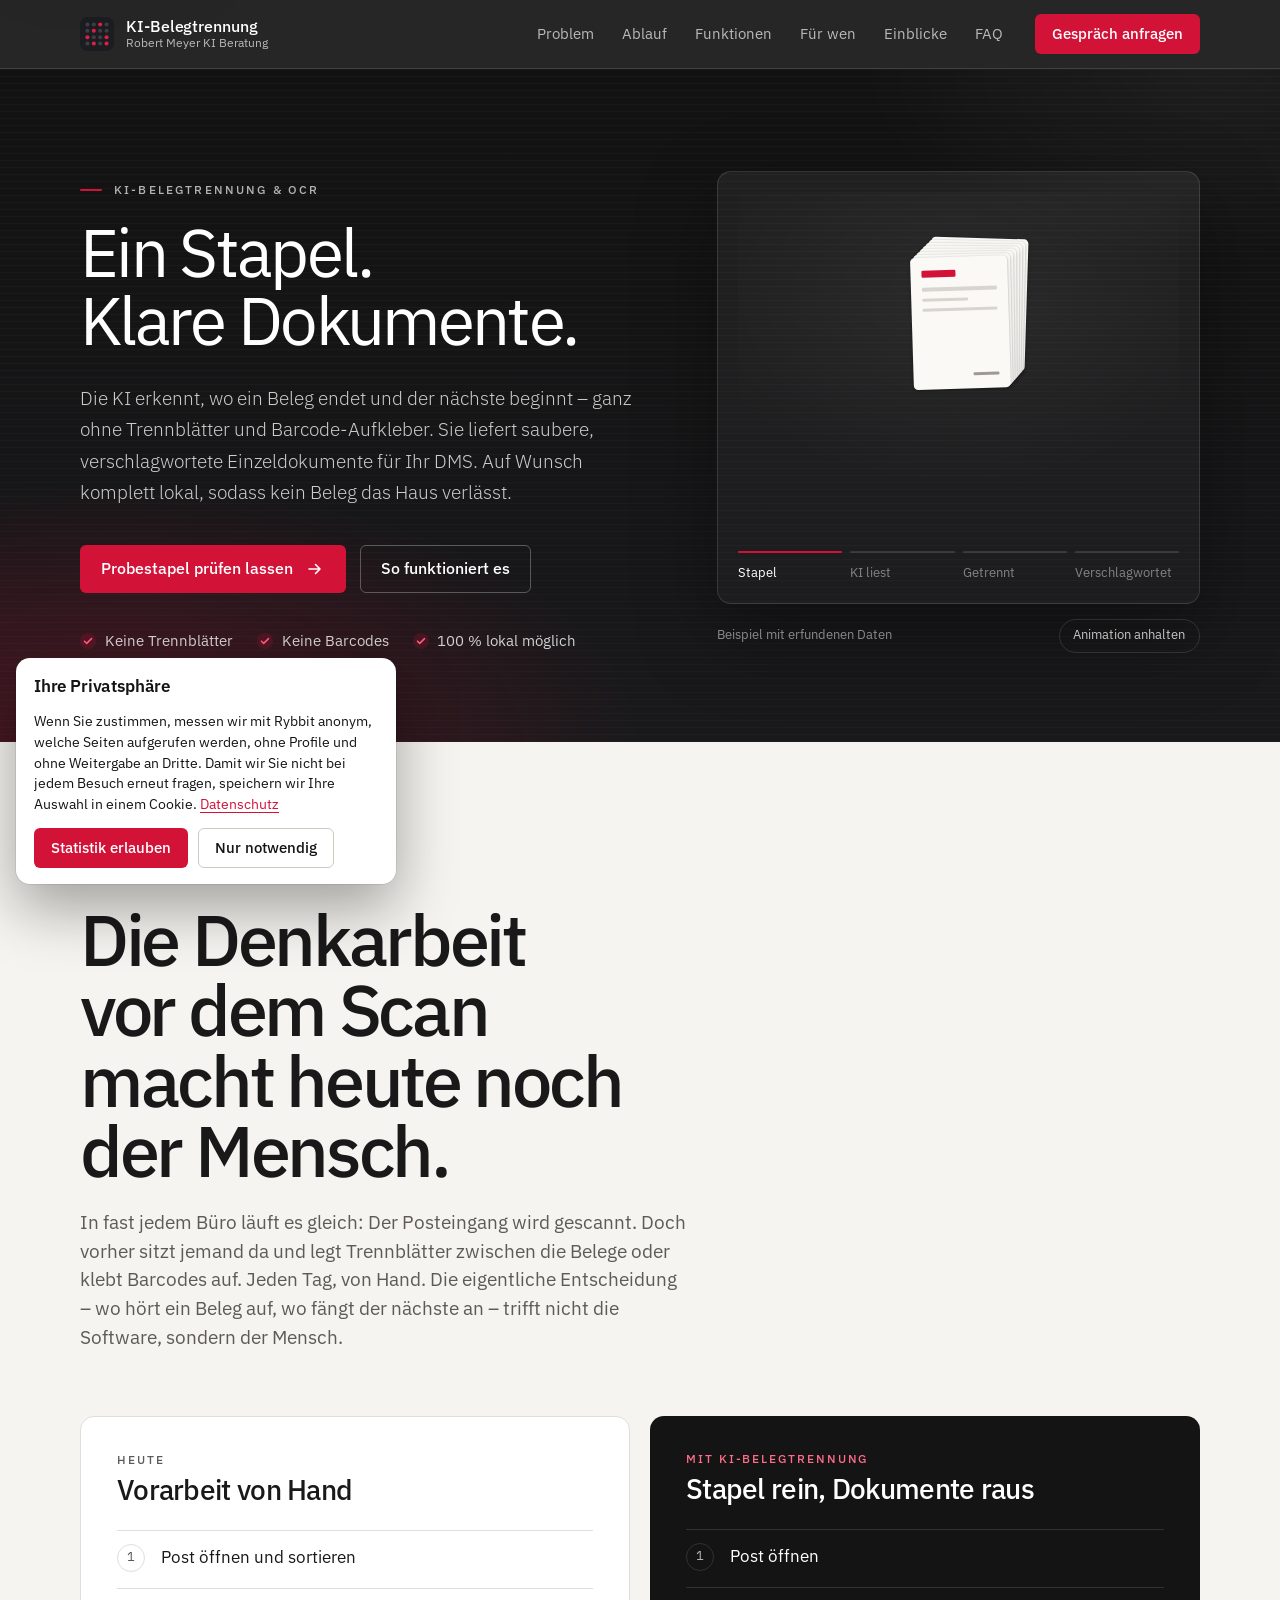
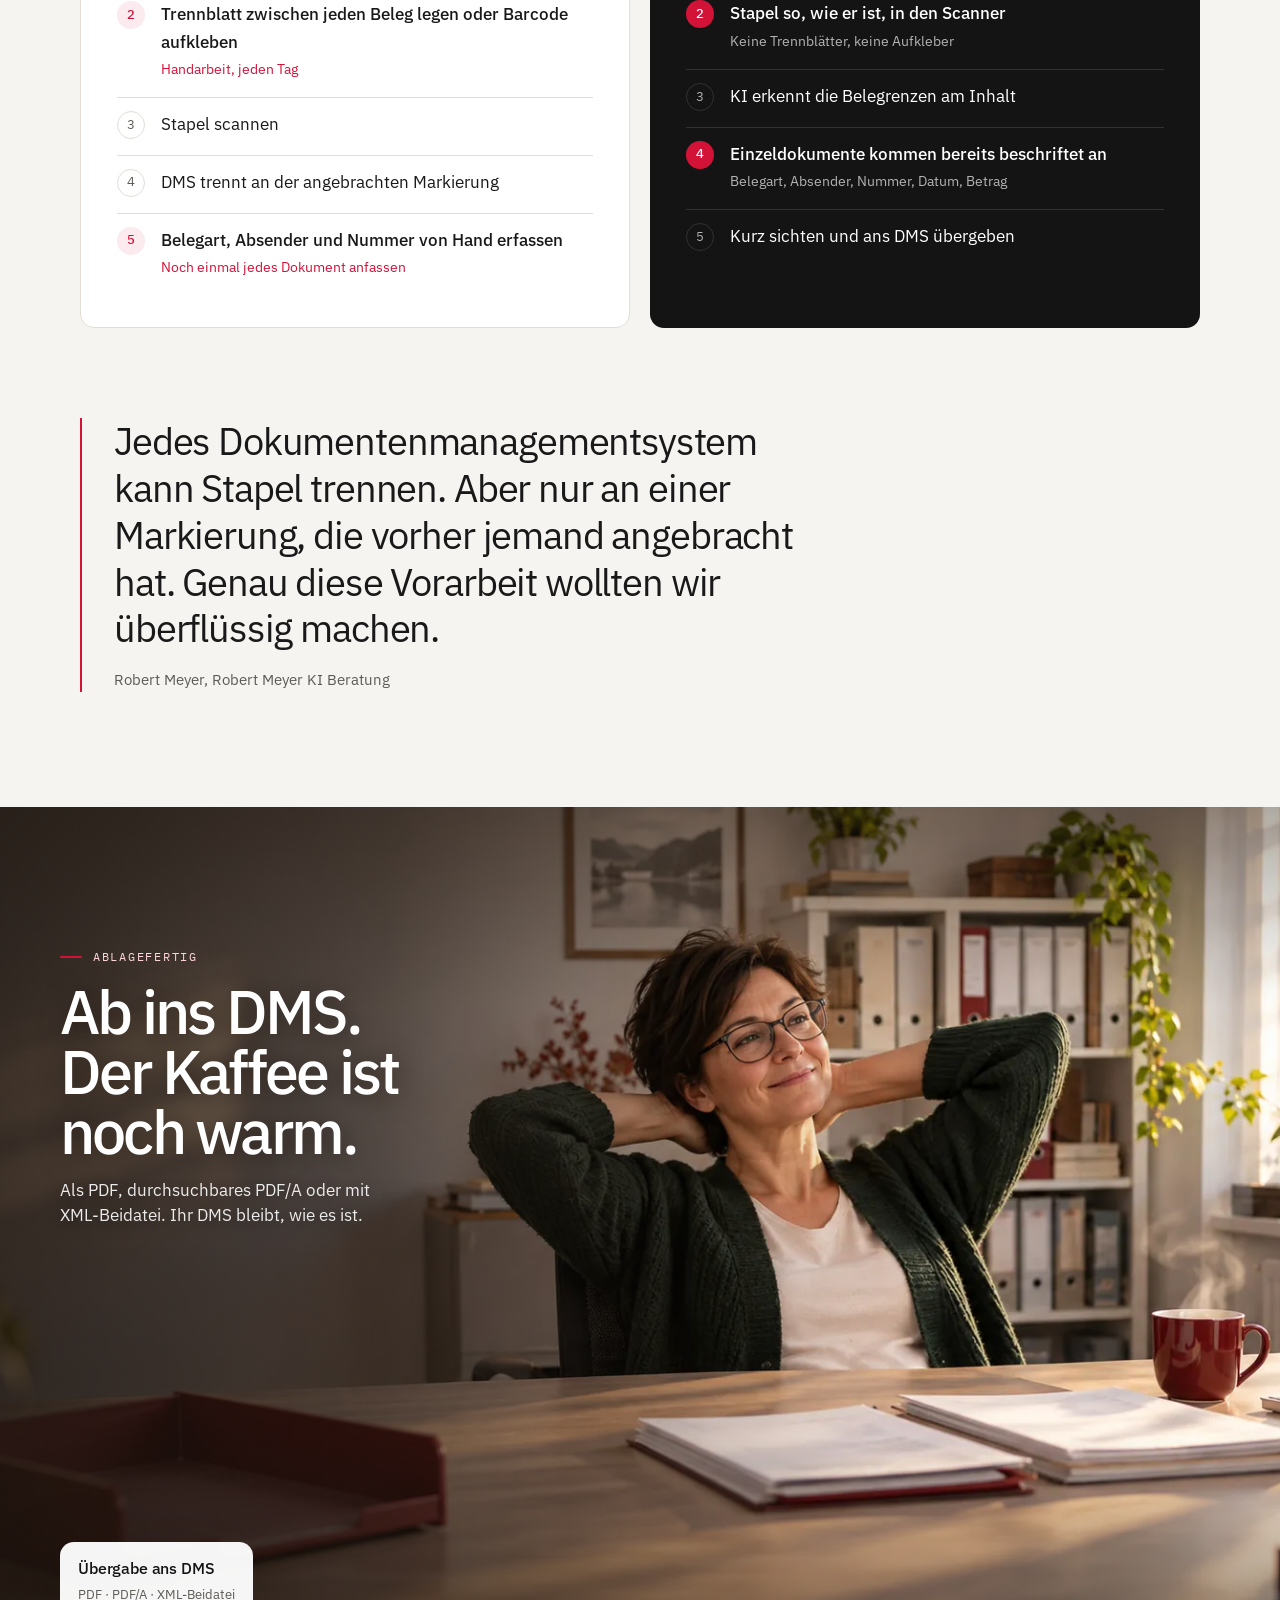
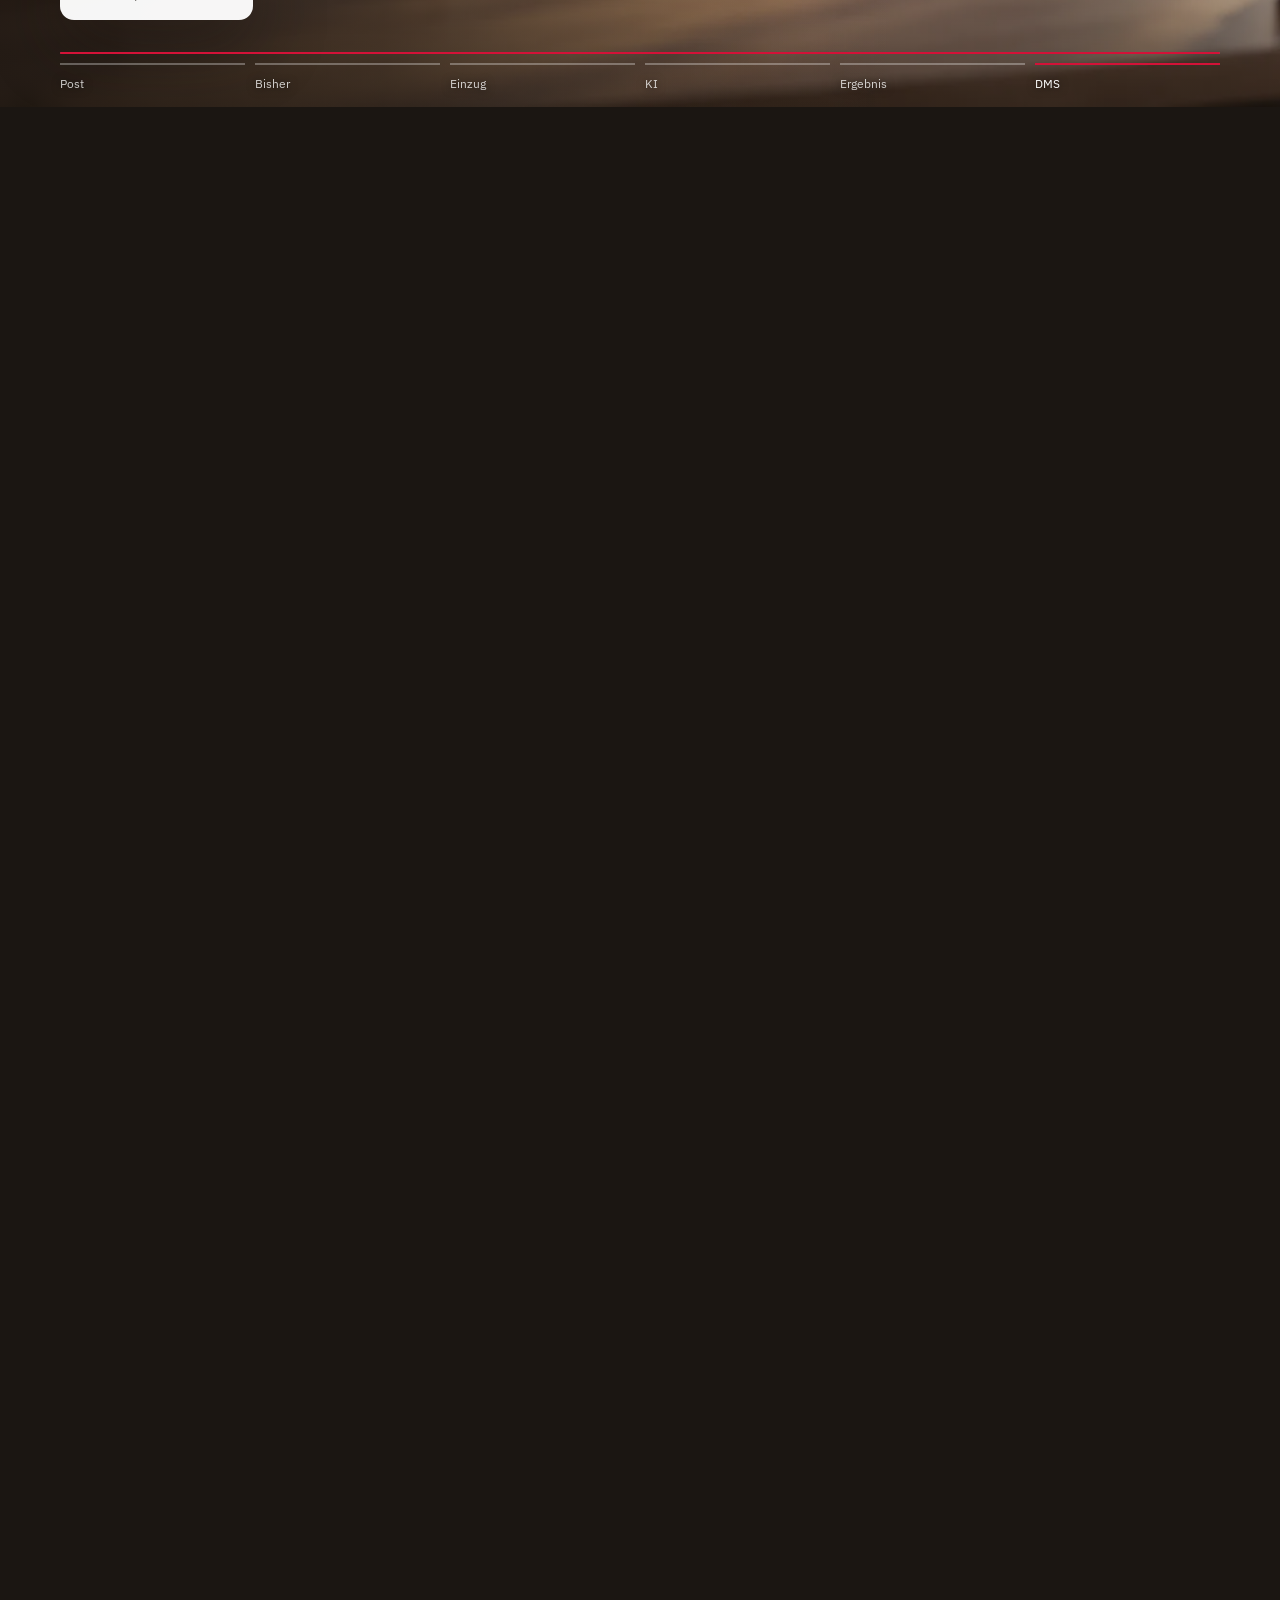
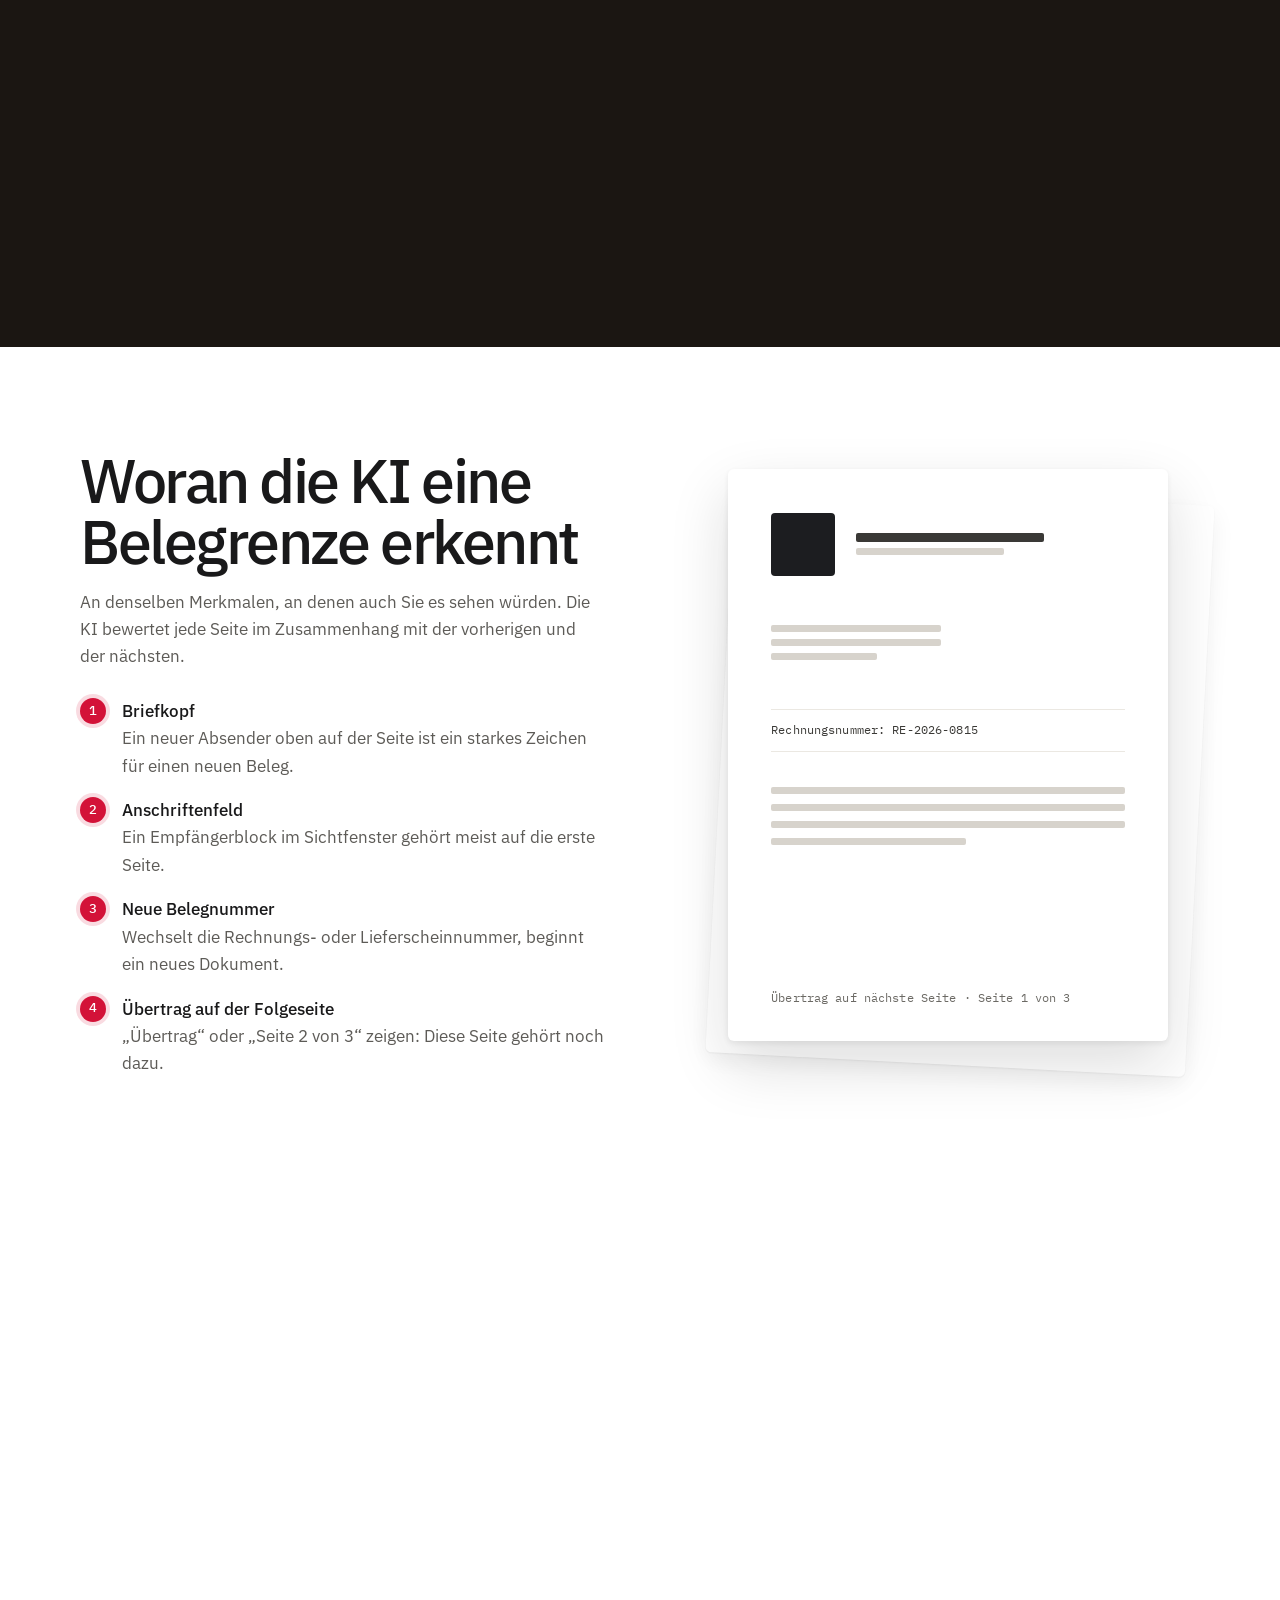
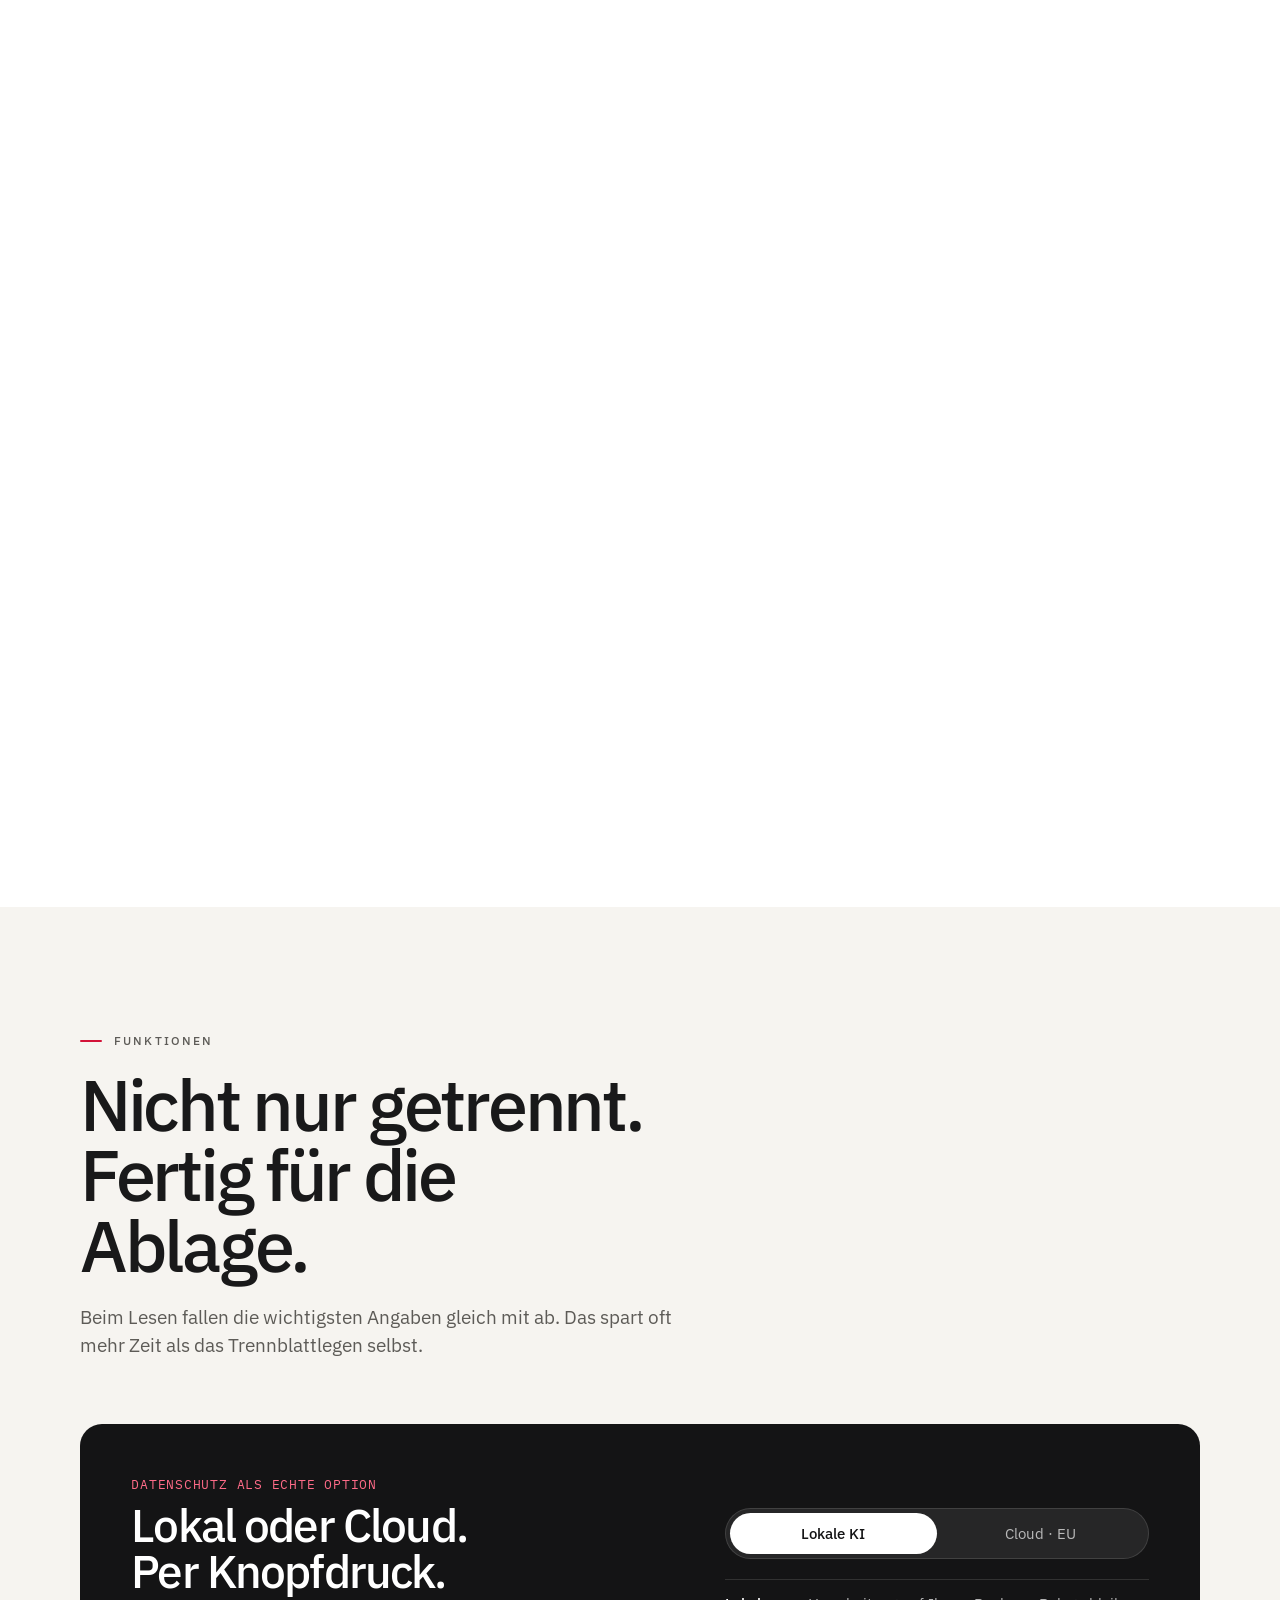
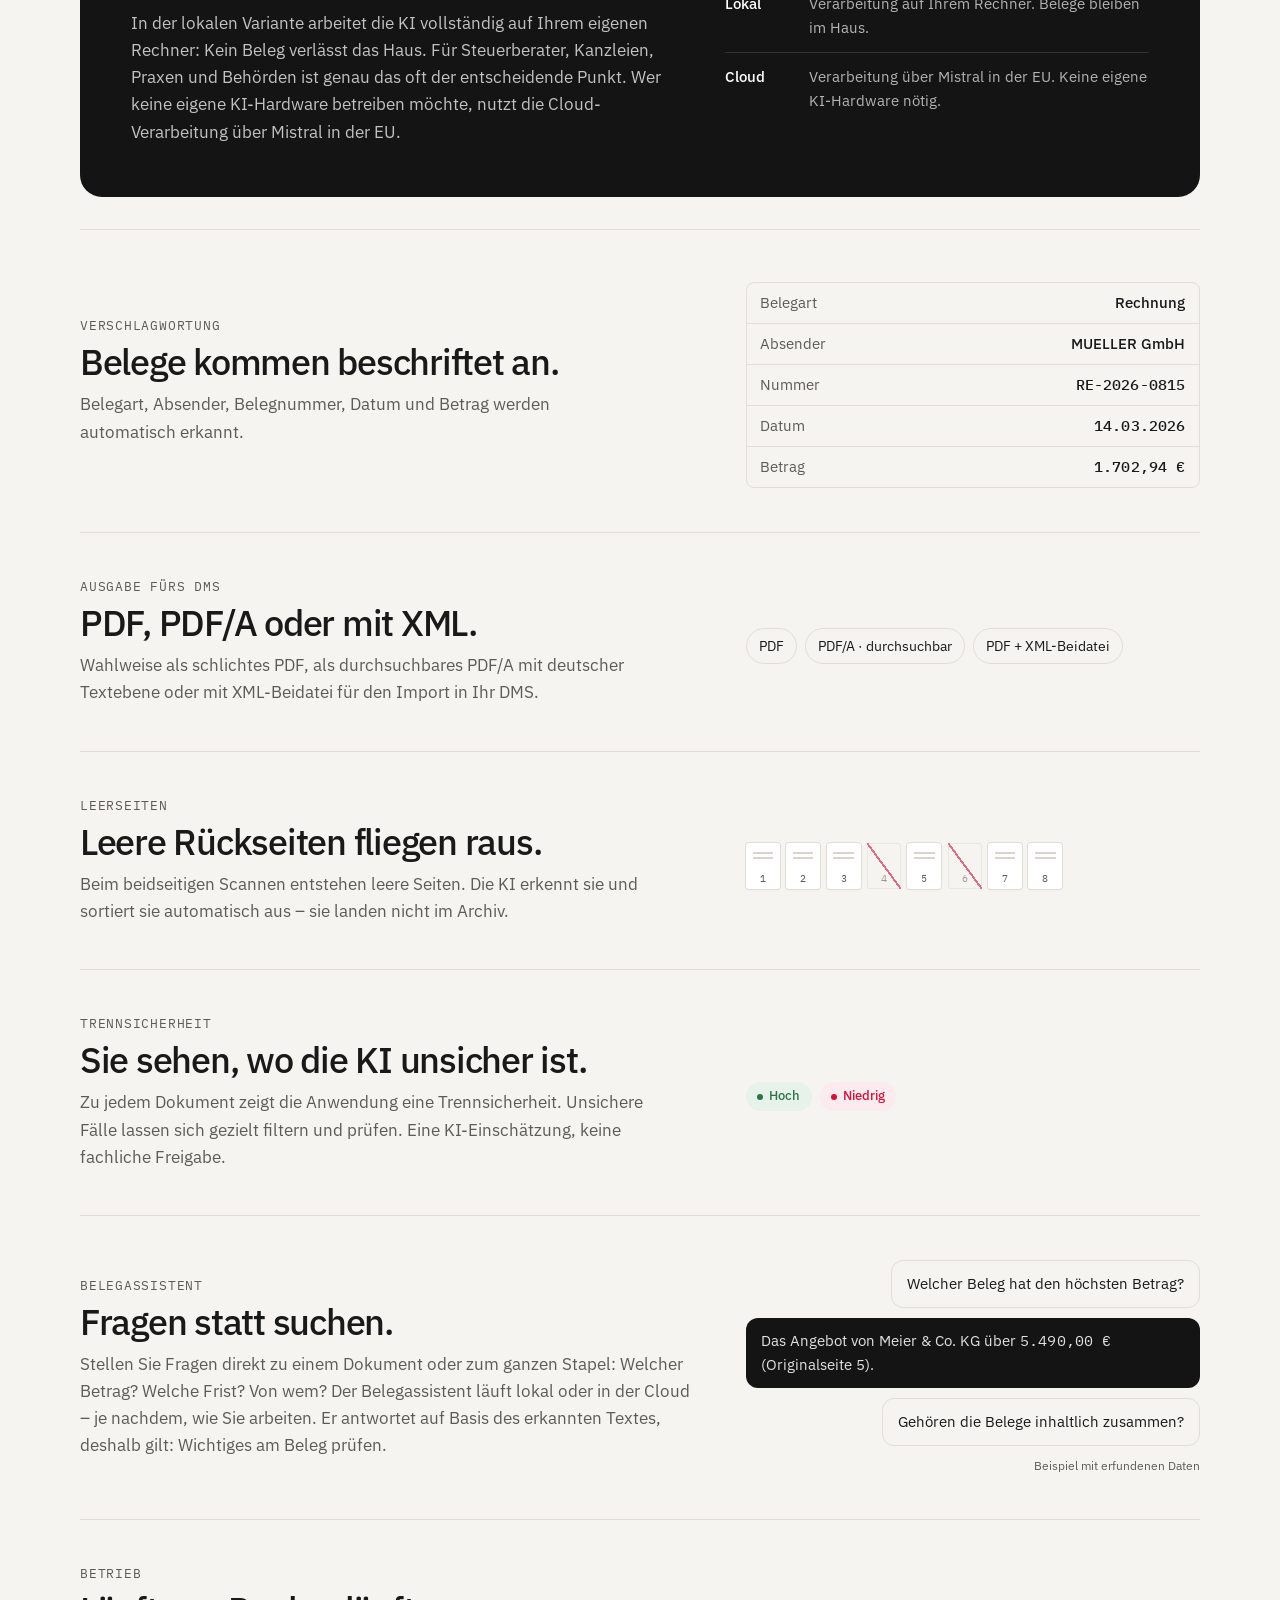
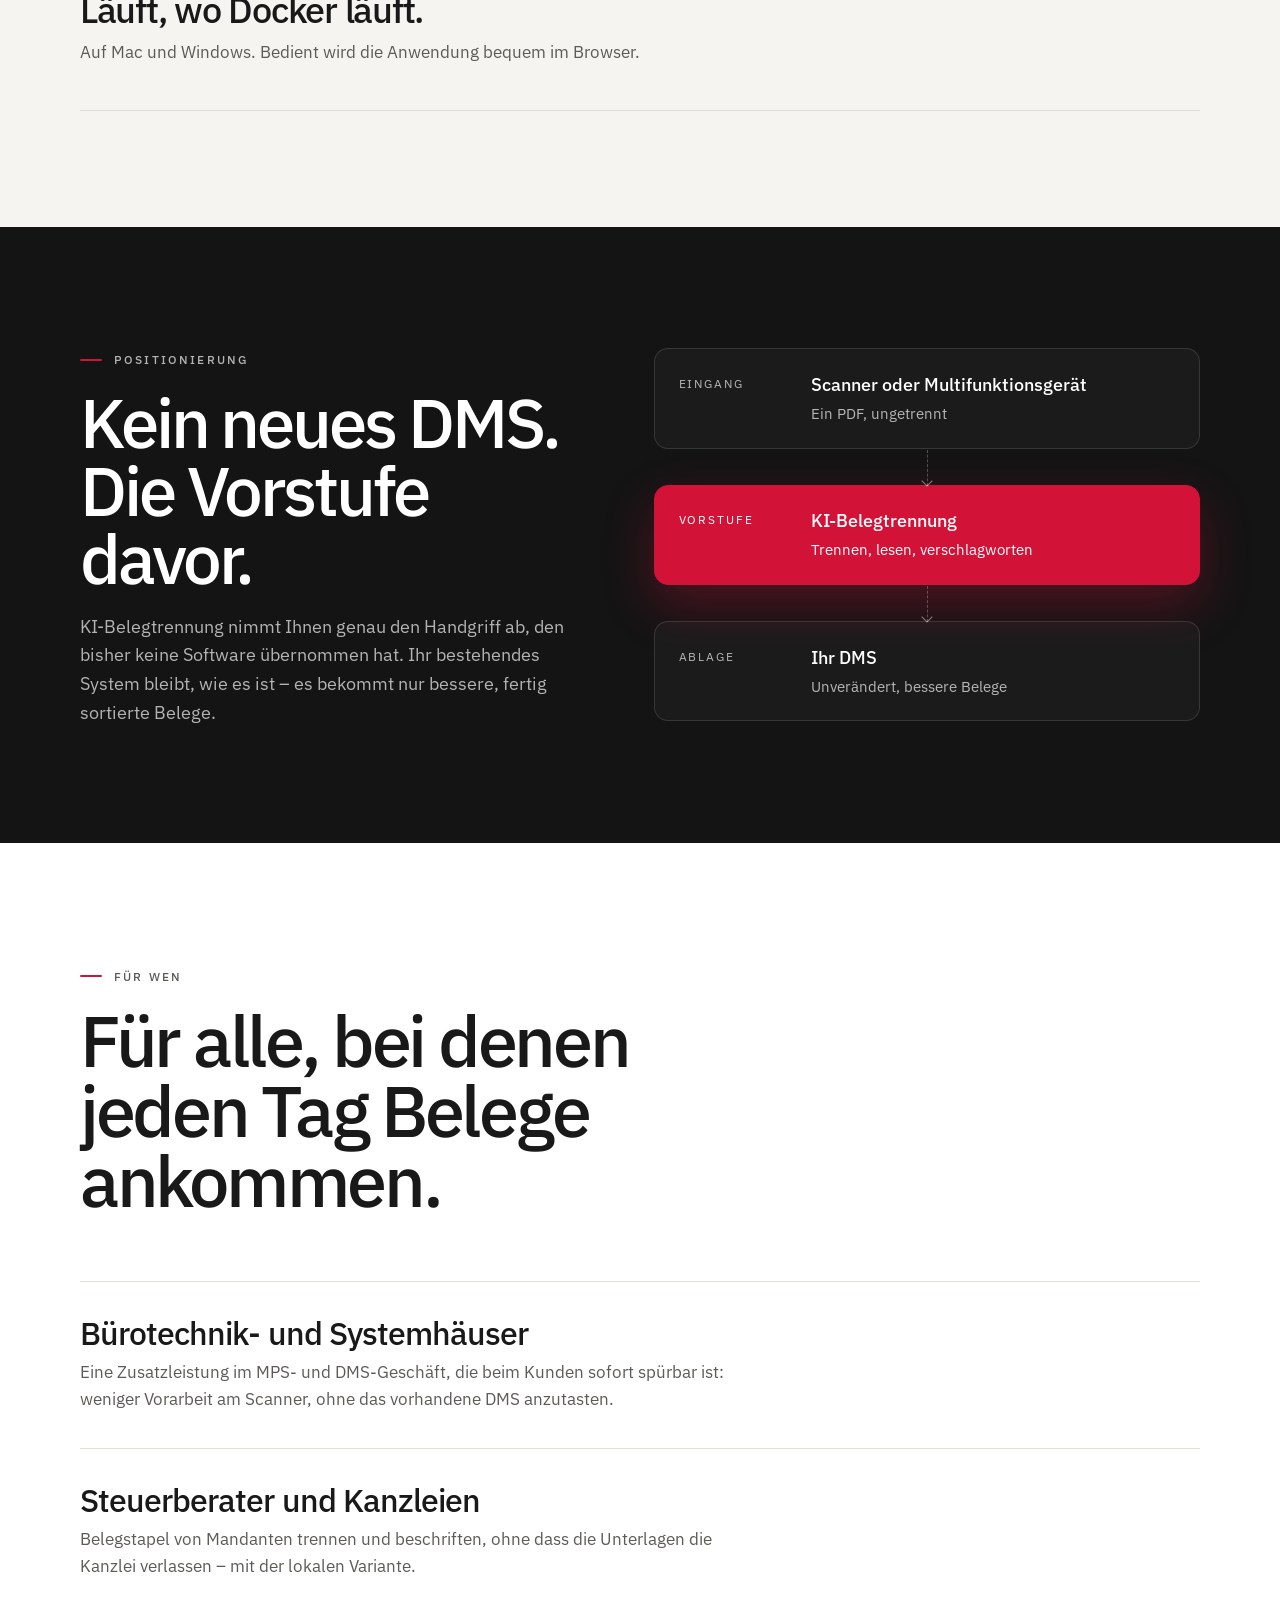
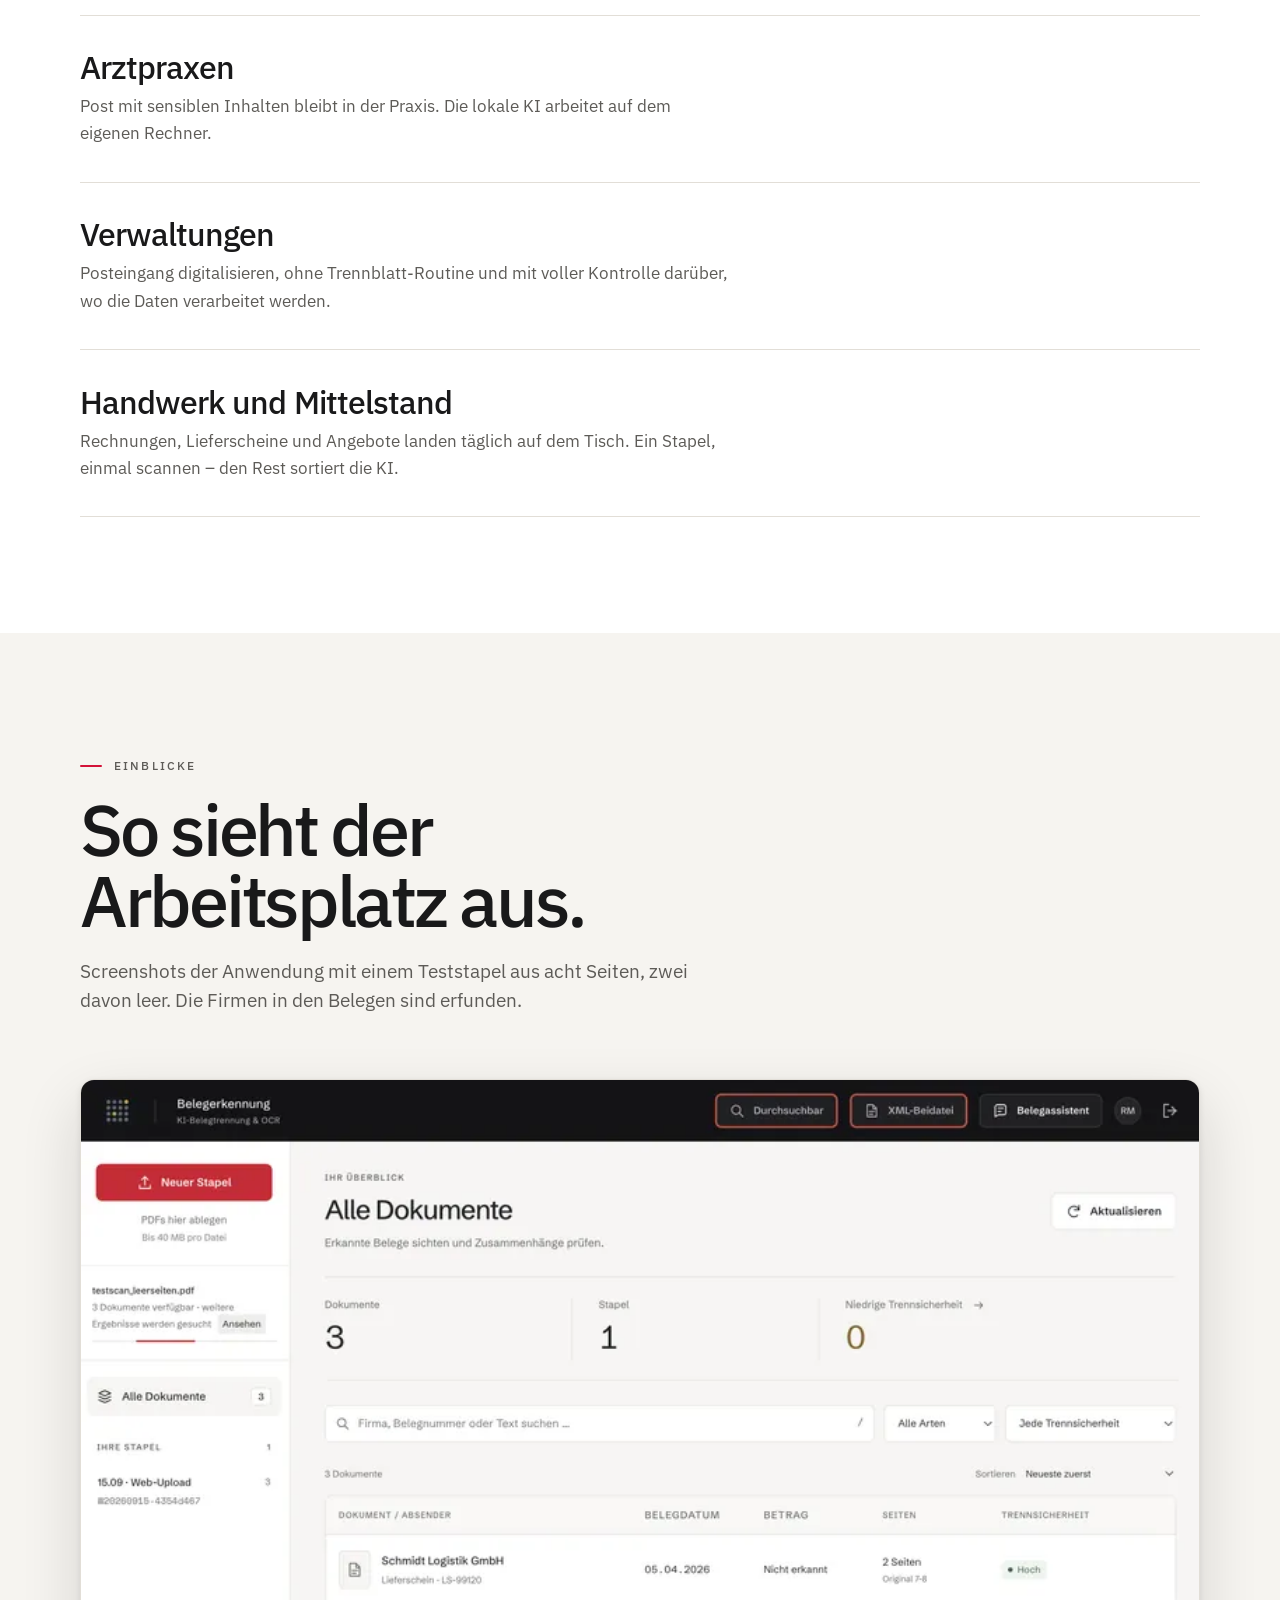
==== index.html @ b1c5a2e0 "feat: Landingpage KI-Belegtrennung Scroll-Story „Ein Morgen im Posteingang“, Merkmale einer Belegren" ====
<!doctype html>
<html lang="de" class="no-js">
<head>
  <meta charset="utf-8">
  <meta name="viewport" content="width=device-width, initial-scale=1">
  <title>KI-Belegtrennung: Belegstapel ohne Trennblatt trennen</title>
  <meta name="description" content="Gescannte Belegstapel ohne Trennblatt und Barcode automatisch in verschlagwortete Einzeldokumente trennen. PDF/A und XML fürs DMS, auf Wunsch 100 % lokal.">
  <link rel="canonical" href="https://ki-belegtrennung.de/">
  <meta name="robots" content="index, follow">
  <meta name="author" content="Robert Meyer KI Beratung">
  <meta name="theme-color" content="#151515">
  <link rel="alternate" type="text/plain" href="llms.txt" title="Kurzbeschreibung für KI-Assistenten">

  <meta property="og:type" content="website">
  <meta property="og:locale" content="de_DE">
  <meta property="og:site_name" content="KI-Belegtrennung">
  <meta property="og:title" content="KI-Belegtrennung – Ein Stapel. Klare Dokumente.">
  <meta property="og:description" content="Gescannte Belegstapel ohne Trennblatt und ohne Barcode in saubere, verschlagwortete Einzeldokumente trennen. Auf Wunsch vollständig lokal.">
  <meta property="og:url" content="https://ki-belegtrennung.de/">
  <meta property="og:image" content="https://ki-belegtrennung.de/assets/img/og-image.jpg">
  <meta property="og:image:width" content="1200">
  <meta property="og:image:height" content="630">
  <meta property="og:image:alt" content="KI-Belegtrennung: Ein Stapel. Klare Dokumente.">
  <meta name="twitter:image:alt" content="KI-Belegtrennung: Ein Stapel. Klare Dokumente.">
  <meta name="twitter:card" content="summary_large_image">
  <meta name="twitter:title" content="KI-Belegtrennung – Ein Stapel. Klare Dokumente.">
  <meta name="twitter:description" content="Belegstapel ohne Trennblatt und Barcode automatisch trennen und verschlagworten. Auf Wunsch 100 % lokal.">
  <meta name="twitter:image" content="https://ki-belegtrennung.de/assets/img/og-image.jpg">

  <link rel="icon" href="favicon.ico" sizes="32x32">
  <link rel="icon" href="assets/img/favicon.svg" type="image/svg+xml">
  <link rel="apple-touch-icon" href="assets/img/apple-touch-icon.png">
  <link rel="manifest" href="site.webmanifest">

  <link rel="preload" href="assets/fonts/ibm-plex-sans-latin-400-normal.woff2" as="font" type="font/woff2" crossorigin>
  <link rel="preload" href="assets/fonts/ibm-plex-sans-latin-300-normal.woff2" as="font" type="font/woff2" crossorigin>
  <link rel="stylesheet" href="assets/css/styles.css">
  <script>
    if (!window.matchMedia("(prefers-reduced-motion: reduce)").matches) {
      document.documentElement.classList.add("is-scrub");
      document.documentElement.classList.add("js-reveal");
    }
  </script>
  <script src="assets/js/main.js" defer></script>

  <script type="application/ld+json">
  {
    "@context": "https://schema.org",
    "@graph": [
      {
        "@type": "Organization",
        "@id": "https://ki-belegtrennung.de/#organization",
        "name": "Robert Meyer KI Beratung",
        "url": "https://ki-belegtrennung.de/",
        "email": "rm@kostenmanager.net",
        "founder": { "@id": "https://ki-belegtrennung.de/#robert" },
        "address": {
          "@type": "PostalAddress",
          "streetAddress": "c/o Online-Impressum.de #4759, Europaring 90",
          "postalCode": "53757",
          "addressLocality": "Sankt Augustin",
          "addressCountry": "DE"
        }
      },
      {
        "@type": "Person",
        "@id": "https://ki-belegtrennung.de/#robert",
        "name": "Robert Meyer",
        "jobTitle": "KI-Berater, Fachautor und Dozent",
        "image": "https://ki-belegtrennung.de/assets/img/robert.webp",
        "worksFor": { "@id": "https://ki-belegtrennung.de/#organization" }
      },
      {
        "@type": "WebPage",
        "@id": "https://ki-belegtrennung.de/#webpage",
        "url": "https://ki-belegtrennung.de/",
        "name": "KI-Belegtrennung: Belegstapel ohne Trennblatt trennen",
        "inLanguage": "de-DE",
        "isPartOf": { "@id": "https://ki-belegtrennung.de/#website" },
        "about": { "@id": "https://ki-belegtrennung.de/#software" },
        "primaryImageOfPage": "https://ki-belegtrennung.de/assets/img/og-image.jpg",
        "dateModified": "2026-09-27"
      },
      {
        "@type": "WebSite",
        "@id": "https://ki-belegtrennung.de/#website",
        "url": "https://ki-belegtrennung.de/",
        "name": "KI-Belegtrennung",
        "inLanguage": "de-DE",
        "publisher": { "@id": "https://ki-belegtrennung.de/#organization" }
      },
      {
        "@type": "SoftwareApplication",
        "@id": "https://ki-belegtrennung.de/#software",
        "name": "KI-Belegtrennung",
        "alternateName": "Belegerkennung",
        "applicationCategory": "BusinessApplication",
        "applicationSubCategory": "Dokumentenerfassung, OCR und Belegtrennung",
        "operatingSystem": "macOS, Windows (Docker)",
        "inLanguage": "de",
        "description": "KI-gestützte Belegtrennung: zerlegt gescannte Stapel ohne Trennblätter und ohne Barcodes in verschlagwortete Einzeldokumente. Ausgabe als PDF, durchsuchbares PDF/A oder mit XML-Beidatei für den DMS-Import. Wahlweise vollständig lokal oder in der Cloud (Mistral, EU).",
        "featureList": [
          "Belegtrennung ohne Trennblatt und ohne Barcode",
          "Automatische Verschlagwortung: Belegart, Absender, Belegnummer, Datum, Betrag",
          "Leere Rückseiten werden automatisch aussortiert",
          "Lokale KI oder Cloud (Mistral, EU) umschaltbar",
          "Ausgabe als PDF, durchsuchbares PDF/A oder mit XML-Beidatei",
          "Belegassistent für Fragen zu Dokument und Stapel"
        ],
        "screenshot": "https://ki-belegtrennung.de/assets/screenshots/alle-dokumente.jpg",
        "image": "https://ki-belegtrennung.de/assets/img/og-image.jpg",
        "url": "https://ki-belegtrennung.de/",
        "publisher": { "@id": "https://ki-belegtrennung.de/#organization" }
      },
      {
        "@type": "VideoObject",
        "@id": "https://ki-belegtrennung.de/#erklaert",
        "name": "Ein Stapel rein. Klare Dokumente raus.",
        "description": "Kurzvideo: so KI-Belegtrennung den Posteingang ohne Trennblätter trennt.",
        "thumbnailUrl": "https://ki-belegtrennung.de/assets/video/poster.jpg",
        "contentUrl": "https://ki-belegtrennung.de/assets/video/ki-belegtrennung-erklaert.mp4",
        "uploadDate": "2026-09-26",
        "duration": "PT1M0.5S",
        "inLanguage": "de",
        "publisher": { "@id": "https://ki-belegtrennung.de/#organization" }
      },
      {
        "@type": "FAQPage",
        "@id": "https://ki-belegtrennung.de/#faq",
        "mainEntity": [
          {
            "@type": "Question",
            "name": "Trennt die KI jeden Stapel fehlerfrei?",
            "acceptedAnswer": { "@type": "Answer", "text": "Nein, das kann keine automatische Erkennung versprechen. Zu jedem erkannten Dokument zeigt KI-Belegtrennung eine Trennsicherheit an. Dokumente mit niedriger Trennsicherheit lassen sich gezielt filtern und prüfen. Die Trennsicherheit ist eine KI-Einschätzung, keine fachliche Freigabe." }
          },
          {
            "@type": "Question",
            "name": "Verlassen unsere Belege das Haus?",
            "acceptedAnswer": { "@type": "Answer", "text": "In der lokalen Variante nicht: Erkennung, Trennung und Belegassistent laufen auf Ihrem eigenen Rechner. In der Cloud-Variante werden die Seiten zur Verarbeitung an Mistral in der EU übertragen. Sie entscheiden, welche Variante Sie nutzen." }
          },
          {
            "@type": "Question",
            "name": "Ersetzt KI-Belegtrennung unser Dokumentenmanagementsystem?",
            "acceptedAnswer": { "@type": "Answer", "text": "Nein. KI-Belegtrennung ist die Vorstufe vor Ihrem DMS. Es liefert fertig getrennte und beschriftete Belege als PDF, durchsuchbares PDF/A oder mit XML-Beidatei. Archivierung, Workflows und Aufbewahrung bleiben in Ihrem bestehenden System." }
          },
          {
            "@type": "Question",
            "name": "Funktioniert der Import mit unserem DMS?",
            "acceptedAnswer": { "@type": "Answer", "text": "Die Ausgabeformate sind bewusst allgemein gehalten. Wie Ihr DMS die XML-Beidatei oder die Dateinamen übernimmt, hängt vom System und seiner Konfiguration ab. Das prüfen wir gemeinsam mit Ihnen oder Ihrem Systemhaus an echten Belegen, bevor Sie sich festlegen." }
          },
          {
            "@type": "Question",
            "name": "Welche Technik brauchen wir für den lokalen Betrieb?",
            "acceptedAnswer": { "@type": "Answer", "text": "KI-Belegtrennung läuft überall, wo Docker läuft, auf Mac und Windows. Wie schnell die lokale KI arbeitet, hängt von der Hardware und Ihrem Belegaufkommen ab. Das ermitteln wir im Gespräch und am besten mit einem Probestapel." }
          },
          {
            "@type": "Question",
            "name": "Ist der Einsatz damit automatisch DSGVO-konform?",
            "acceptedAnswer": { "@type": "Answer", "text": "Das kann keine Software pauschal zusagen. Die lokale Variante sorgt dafür, dass Belege Ihr Haus nicht verlassen. Die rechtliche Bewertung Ihres konkreten Einsatzes bleibt bei Ihnen und Ihrer Datenschutzberatung." }
          },
          {
            "@type": "Question",
            "name": "Wie zuverlässig sind die Antworten des Belegassistenten?",
            "acceptedAnswer": { "@type": "Answer", "text": "Der Belegassistent antwortet auf Grundlage des erkannten Textes. Wenn die Texterkennung eine Ziffer falsch liest, kann auch die Antwort falsch sein. Deshalb gilt: Wichtige Angaben wie Beträge und Fristen am Beleg prüfen." }
          },
          {
            "@type": "Question",
            "name": "Was kostet KI-Belegtrennung?",
            "acceptedAnswer": { "@type": "Answer", "text": "Das hängt davon ab, ob Sie lokal oder in der Cloud arbeiten, wie viele Belege anfallen und ob ein Systemhaus beteiligt ist. Eine Preisliste veröffentlichen wir derzeit nicht. Schreiben Sie uns kurz Ihre Situation, Sie erhalten eine persönliche Antwort." }
          }
        ]
      }
    ]
  }
  </script>
</head>
<body>
  <a class="skip-link" href="#inhalt">Zum Inhalt springen</a>

  <header class="site-header" data-header>
    <div class="container header-inner">
      <a class="brand" href="./" aria-label="KI-Belegtrennung – Startseite">
        <svg class="brand-mark" viewBox="0 0 32 32" aria-hidden="true" focusable="false"><use href="#mark"/></svg>
        <span class="brand-text">
          <span class="brand-name">KI-Belegtrennung</span>
          <span class="brand-sub">Robert Meyer KI Beratung</span>
        </span>
      </a>
      <button class="nav-toggle" type="button" aria-expanded="false" aria-controls="hauptnavigation" data-nav-toggle>
        <span class="nav-toggle-bars" aria-hidden="true"></span>
        <span class="visually-hidden">Menü</span>
      </button>
      <nav id="hauptnavigation" class="site-nav" aria-label="Hauptnavigation" data-nav>
        <ul>
          <li><a href="#problem">Problem</a></li>
          <li><a href="#ablauf">Ablauf</a></li>
          <li><a href="#funktionen">Funktionen</a></li>
          <li><a href="#zielgruppen">Für wen</a></li>
          <li><a href="#einblicke">Einblicke</a></li>
          <li><a href="#faq">FAQ</a></li>
        </ul>
        <a class="btn btn-primary btn-sm" href="#kontakt" data-rybbit-event="cta_gespraech_header">Gespräch anfragen</a>
      </nav>
    </div>
  </header>

  <main id="inhalt">
    <!-- Hero -->
    <section class="hero" aria-labelledby="hero-title">
      <div class="hero-bg" aria-hidden="true"></div>
      <div class="container hero-grid">
        <div class="hero-copy">
          <p class="eyebrow eyebrow-light">KI-Belegtrennung &amp; OCR</p>
          <h1 id="hero-title">Ein Stapel.<br>Klare Dokumente.</h1>
          <p class="hero-lead">Die KI erkennt, wo ein Beleg endet und der nächste beginnt – ganz ohne Trennblätter und Barcode-Aufkleber. Sie liefert saubere, verschlagwortete Einzeldokumente für Ihr DMS. Auf Wunsch komplett lokal, sodass kein Beleg das Haus verlässt.</p>
          <div class="hero-actions">
            <a class="btn btn-primary" href="#kontakt" data-topic="Probestapel prüfen lassen" data-rybbit-event="cta_probestapel_hero">Probestapel prüfen lassen <svg class="icon" aria-hidden="true"><use href="#i-arrow"/></svg></a>
            <a class="btn btn-ghost-light" href="#ablauf" data-rybbit-event="cta_ablauf_hero">So funktioniert es</a>
          </div>
          <ul class="hero-points">
            <li>Keine Trennblätter</li>
            <li>Keine Barcodes</li>
            <li>100 % lokal möglich</li>
          </ul>
        </div>

        <figure class="hero-visual">
          <div class="story" data-story data-state="stack" aria-hidden="true">
            <div class="story-stage">
              <div class="scanline"></div>
              <div class="sheet doc-a first" style="--i:0;--g:0;--k:0"><span class="bar"></span><span class="ln"></span><span class="ln s"></span><span class="ln"></span><span class="ln m"></span></div>
              <div class="sheet doc-a" style="--i:1;--g:0;--k:1"><span class="ln"></span><span class="ln"></span><span class="ln s"></span><span class="ln m"></span></div>
              <div class="sheet doc-a" style="--i:2;--g:0;--k:2"><span class="ln"></span><span class="ln s"></span><span class="ln m"></span></div>
              <div class="sheet blank" style="--i:3;--k:0"></div>
              <div class="sheet doc-b first" style="--i:4;--g:1;--k:0"><span class="bar"></span><span class="ln"></span><span class="ln"></span><span class="ln s"></span><span class="ln m"></span></div>
              <div class="sheet blank" style="--i:5;--k:1"></div>
              <div class="sheet doc-c first" style="--i:6;--g:2;--k:0"><span class="bar"></span><span class="ln s"></span><span class="ln"></span><span class="ln m"></span></div>
              <div class="sheet doc-c" style="--i:7;--g:2;--k:1"><span class="ln"></span><span class="ln s"></span><span class="ln"></span></div>

              <div class="tag" style="--g:0"><b>Rechnung</b><span>MUELLER GmbH</span><em>S. 1–3 · 1.702,94 €</em></div>
              <div class="tag" style="--g:1"><b>Angebot</b><span>Meier &amp; Co. KG</span><em>S. 5 · 5.490,00 €</em></div>
              <div class="tag" style="--g:2"><b>Lieferschein</b><span>Schmidt Logistik</span><em>S. 7–8</em></div>
              <div class="bin">2 leere Seiten aussortiert</div>
            </div>
            <ol class="story-steps">
              <li data-step="stack">Stapel</li>
              <li data-step="scan">KI liest</li>
              <li data-step="split">Getrennt</li>
              <li data-step="tagged">Verschlagwortet</li>
            </ol>
          </div>
          <figcaption>
            <span class="visually-hidden">Animation: Ein Stapel aus acht gescannten Seiten wird von der KI gelesen und in drei Einzeldokumente getrennt – eine Rechnung, ein Angebot und einen Lieferschein. Zwei leere Seiten werden aussortiert.</span>
            <span class="story-note">Beispiel mit erfundenen Daten</span>
            <button class="story-toggle" type="button" data-story-toggle aria-pressed="false">Animation anhalten</button>
          </figcaption>
        </figure>
      </div>
    </section>

    <!-- Problem -->
    <section id="problem" class="section section-paper" aria-labelledby="problem-title">
      <div class="container">
        <div class="section-head" data-reveal>
          <p class="eyebrow">Das Problem</p>
          <h2 id="problem-title">Die Denkarbeit vor dem Scan<br>macht heute noch der Mensch.</h2>
          <p class="section-lead">In fast jedem Büro läuft es gleich: Der Posteingang wird gescannt. Doch vorher sitzt jemand da und legt Trennblätter zwischen die Belege oder klebt Barcodes auf. Jeden Tag, von Hand. Die eigentliche Entscheidung – wo hört ein Beleg auf, wo fängt der nächste an – trifft nicht die Software, sondern der Mensch.</p>
        </div>

        <div class="compare">
          <article class="compare-col compare-before" data-reveal aria-labelledby="heute-title">
            <h3 id="heute-title"><span class="compare-label">Heute</span> Vorarbeit von Hand</h3>
            <ol class="flow">
              <li>Post öffnen und sortieren</li>
              <li class="flow-pain">Trennblatt zwischen jeden Beleg legen oder Barcode aufkleben <span>Handarbeit, jeden Tag</span></li>
              <li>Stapel scannen</li>
              <li>DMS trennt an der angebrachten Markierung</li>
              <li class="flow-pain">Belegart, Absender und Nummer von Hand erfassen <span>Noch einmal jedes Dokument anfassen</span></li>
            </ol>
          </article>
          <article class="compare-col compare-after" data-reveal aria-labelledby="mit-title">
            <h3 id="mit-title"><span class="compare-label">Mit KI-Belegtrennung</span> Stapel rein, Dokumente raus</h3>
            <ol class="flow">
              <li>Post öffnen</li>
              <li class="flow-gain">Stapel so, wie er ist, in den Scanner <span>Keine Trennblätter, keine Aufkleber</span></li>
              <li>KI erkennt die Belegrenzen am Inhalt</li>
              <li class="flow-gain">Einzeldokumente kommen bereits beschriftet an <span>Belegart, Absender, Nummer, Datum, Betrag</span></li>
              <li>Kurz sichten und ans DMS übergeben</li>
            </ol>
          </article>
        </div>

        <blockquote class="pullquote" data-reveal>
          <p>Jedes Dokumentenmanagementsystem kann Stapel trennen. Aber nur an einer Markierung, die vorher jemand angebracht hat. Genau diese Vorarbeit wollten wir überflüssig machen.</p>
          <footer>Robert Meyer, Robert Meyer KI Beratung</footer>
        </blockquote>
      </div>
    </section>

    <!-- Ablauf: full-viewport scroll scene -->
    <section id="ablauf" class="scene" data-nav="dark" aria-labelledby="ablauf-title">
      <h2 id="ablauf-title" class="visually-hidden">Ein Morgen im Posteingang: vom Stapel ins DMS.</h2>
      <div class="scene-track" data-scene>
        <div class="scene-stage">
          <article class="scene-beat">
            <picture>
              <source type="image/webp" srcset="assets/story/story-1-posteingang.webp">
              <img class="scene-bg" src="assets/story/story-1-posteingang.jpg" width="1672" height="941" alt="Eine Sachbearbeiterin sitzt vor einem großen Haufen geöffneter Post und Belege auf ihrem Schreibtisch." decoding="async" fetchpriority="high">
            </picture>
            <div class="scene-veil" aria-hidden="true"></div>
            <div class="scene-foreground">
              <div class="scene-copy">
                <p class="scene-kicker">Montagmorgen, Posteingang</p>
                <h3>Die Post ist da.</h3>
                <p class="scene-lead">Rechnungen, Bescheide, Lieferscheine, alles durcheinander. Und jeder Beleg soll einzeln ins DMS.</p>
              </div>
            </div>
          </article>

          <article class="scene-beat">
            <picture>
              <source type="image/webp" srcset="assets/story/story-2-trennblaetter.webp">
              <img class="scene-bg" src="assets/story/story-2-trennblaetter.jpg" width="1672" height="941" alt="Sie legt gelbe Barcode-Trennblätter zwischen die Belege eines hohen Stapels." loading="lazy" decoding="async">
            </picture>
            <div class="scene-veil" aria-hidden="true"></div>
            <div class="scene-foreground">
              <div class="scene-copy">
                <p class="scene-kicker">Bisher</p>
                <h3>Trennblatt. Beleg. Trennblatt.</h3>
                <p class="scene-lead">Damit das DMS weiß, wo ein Beleg endet, kommt zwischen jeden Beleg ein Barcode-Blatt. Jeden Morgen, von Hand.</p>
              </div>
              <div class="scene-card scene-count">
                <span class="scene-count-num" data-sheets>17</span>
                <span class="scene-count-label">Trennblätter eingelegt, und der Stapel ist noch nicht durch</span>
              </div>
            </div>
          </article>

          <article class="scene-beat">
            <picture>
              <source type="image/webp" srcset="assets/story/story-3-einzug.webp">
              <img class="scene-bg" src="assets/story/story-3-einzug.jpg" width="1672" height="941" alt="Sie legt den ungetrennten Stapel ohne Trennblätter in den Dokumenteneinzug des Multifunktionsgeräts." loading="lazy" decoding="async">
            </picture>
            <div class="scene-veil" aria-hidden="true"></div>
            <div class="scene-foreground">
              <div class="scene-copy">
                <p class="scene-kicker">Mit KI-Belegtrennung</p>
                <h3>Der Stapel geht rein, wie er ist.</h3>
                <p class="scene-lead">Keine Trennblätter, keine Aufkleber. Ein Scan, ein PDF.</p>
              </div>
              <div class="scene-card scene-chip">
                <strong>Dokumenteneinzug</strong>
                <span>Ein Stapel, null Trennblätter</span>
              </div>
            </div>
          </article>

          <article class="scene-beat">
            <picture>
              <source type="image/webp" srcset="assets/story/story-4-monitor.webp">
              <img class="scene-bg" src="assets/story/story-4-monitor.jpg" width="1672" height="941" alt="Sie sitzt vor dem Bildschirm, während die KI den gescannten Stapel liest." loading="lazy" decoding="async">
            </picture>
            <div class="scene-veil" aria-hidden="true"></div>
            <div class="scene-foreground">
              <div class="scene-copy">
                <p class="scene-kicker">Die KI liest mit</p>
                <h3>Sie erkennt, wo ein Beleg endet.</h3>
                <p class="scene-lead">An Briefkopf, Anschrift und neuer Belegnummer, also an denselben Merkmalen wie Sie.</p>
              </div>
              <div class="scene-card scene-strip" data-strip style="--scan:1;--split:1;--tag:1">
                <p class="scene-card-label">Ein PDF, acht Seiten</p>
                <div class="strip" aria-hidden="true">
                  <span class="strip-scan"></span>
                  <i class="g0" style="--i:0;--g:0"></i><i class="g0" style="--i:1;--g:0"></i><i class="g0" style="--i:2;--g:0"></i>
                  <i class="blank g1" style="--i:3;--g:1"></i>
                  <i class="g1" style="--i:4;--g:1"></i>
                  <i class="blank g2" style="--i:5;--g:2"></i>
                  <i class="g2" style="--i:6;--g:2"></i><i class="g2" style="--i:7;--g:2"></i>
                  <b style="--g:0;--c:1.5">Rechnung</b><b style="--g:1;--c:4">Angebot</b><b style="--g:2;--c:6.5">Lieferschein</b>
                </div>
                <p class="scene-card-note">Zwei leere Seiten aussortiert · erfundene Daten</p>
              </div>
            </div>
          </article>

          <article class="scene-beat">
            <picture>
              <source type="image/webp" srcset="assets/story/story-4-monitor-dms.webp">
              <img class="scene-bg" src="assets/story/story-4-monitor-dms.jpg" width="1672" height="941" alt="Auf ihrem Bildschirm: die Übersicht „Alle Dokumente“ mit drei erkannten Belegen." loading="lazy" decoding="async">
            </picture>
            <div class="scene-veil" aria-hidden="true"></div>
            <div class="scene-foreground">
              <div class="scene-copy">
                <p class="scene-kicker">Ergebnis</p>
                <h3>Getrennt. Beschriftet. Prüfbar.</h3>
                <p class="scene-lead">Jeder Beleg mit Absender, Nummer, Datum, Betrag und Trennsicherheit. Unsichere Fälle sieht sie sofort.</p>
              </div>
              <div class="scene-card scene-docs">
                <p class="scene-card-label">Einzeldokumente</p>
                <ul>
                  <li><b>Rechnung</b><span>MUELLER GmbH · S. 1–3</span></li>
                  <li><b>Angebot</b><span>Meier &amp; Co. KG · S. 5</span></li>
                  <li><b>Lieferschein</b><span>Schmidt Logistik · S. 7–8</span></li>
                </ul>
                <p class="scene-card-note">Beispiel mit erfundenen Daten</p>
              </div>
            </div>
          </article>

          <article class="scene-beat">
            <picture>
              <source type="image/webp" srcset="assets/story/story-5-ablage.webp">
              <img class="scene-bg" src="assets/story/story-5-ablage.jpg" width="1672" height="941" alt="Der Schreibtisch ist aufgeräumt, das Ablagefach leer. Sie lehnt sich entspannt zurück, der Kaffee dampft noch." loading="lazy" decoding="async">
            </picture>
            <div class="scene-veil" aria-hidden="true"></div>
            <div class="scene-foreground">
              <div class="scene-copy">
                <p class="scene-kicker">Ablagefertig</p>
                <h3>Ab ins DMS. Der Kaffee ist noch warm.</h3>
                <p class="scene-lead">Als PDF, durchsuchbares PDF/A oder mit XML-Beidatei. Ihr DMS bleibt, wie es ist.</p>
              </div>
              <div class="scene-card scene-chip">
                <strong>Übergabe ans DMS</strong>
                <span>PDF · PDF/A · XML-Beidatei</span>
              </div>
            </div>
          </article>

          <div class="scene-meter" aria-hidden="true"><span data-meter></span></div>
          <ol class="scene-nav" aria-label="Stationen im Ablauf">
            <li><button type="button" data-goto="0" aria-current="step">Post</button></li>
            <li><button type="button" data-goto="1">Bisher</button></li>
            <li><button type="button" data-goto="2">Einzug</button></li>
            <li><button type="button" data-goto="3">KI</button></li>
            <li><button type="button" data-goto="4">Ergebnis</button></li>
            <li><button type="button" data-goto="5">DMS</button></li>
          </ol>
        </div>
      </div>
    </section>
    <section class="signals-band" aria-labelledby="signale-title">
      <div class="container">
        <div class="signals" data-signals>
          <div class="signals-copy" data-reveal>
            <h2 id="signale-title">Woran die KI eine Belegrenze erkennt</h2>
            <p>An denselben Merkmalen, an denen auch Sie es sehen würden. Die KI bewertet jede Seite im Zusammenhang mit der vorherigen und der nächsten.</p>
            <ol class="signal-list">
              <li data-sig="1"><span class="marker">1</span><div><strong>Briefkopf</strong> Ein neuer Absender oben auf der Seite ist ein starkes Zeichen für einen neuen Beleg.</div></li>
              <li data-sig="2"><span class="marker">2</span><div><strong>Anschriftenfeld</strong> Ein Empfängerblock im Sichtfenster gehört meist auf die erste Seite.</div></li>
              <li data-sig="3"><span class="marker">3</span><div><strong>Neue Belegnummer</strong> Wechselt die Rechnungs- oder Lieferscheinnummer, beginnt ein neues Dokument.</div></li>
              <li data-sig="4"><span class="marker">4</span><div><strong>Übertrag auf der Folgeseite</strong> „Übertrag“ oder „Seite 2 von 3“ zeigen: Diese Seite gehört noch dazu.</div></li>
            </ol>
          </div>
          <div class="signals-art" data-reveal aria-hidden="true">
            <div class="paper">
              <div class="paper-head" data-sig="1"><span class="p-logo"></span><span class="p-lines"><i></i><i class="s"></i></span><span class="marker">1</span></div>
              <div class="paper-address" data-sig="2"><i></i><i></i><i class="s"></i><span class="marker">2</span></div>
              <div class="paper-meta" data-sig="3"><span class="mono">Rechnungsnummer: RE-2026-0815</span><span class="marker">3</span></div>
              <div class="paper-table"><i></i><i></i><i></i><i class="s"></i></div>
              <div class="paper-foot" data-sig="4"><span class="mono">Übertrag auf nächste Seite · Seite 1 von 3</span><span class="marker">4</span></div>
            </div>
            <div class="paper paper-behind"></div>
          </div>
        </div>
      </div>
    </section>

    <!-- Funktionen -->
    <section id="funktionen" class="section section-paper" aria-labelledby="funktionen-title">
      <div class="container">
        <div class="section-head">
          <p class="eyebrow">Funktionen</p>
          <h2 id="funktionen-title">Nicht nur getrennt.<br>Fertig für die Ablage.</h2>
          <p class="section-lead">Beim Lesen fallen die wichtigsten Angaben gleich mit ab. Das spart oft mehr Zeit als das Trennblattlegen selbst.</p>
        </div>

        <article class="statement" aria-labelledby="f-lokal">
          <div>
            <p class="feature-kicker">Datenschutz als echte Option</p>
            <h3 id="f-lokal">Lokal oder Cloud.<br>Per Knopfdruck.</h3>
            <p>In der lokalen Variante arbeitet die KI vollständig auf Ihrem eigenen Rechner: Kein Beleg verlässt das Haus. Für Steuerberater, Kanzleien, Praxen und Behörden ist genau das oft der entscheidende Punkt. Wer keine eigene KI-Hardware betreiben möchte, nutzt die Cloud-Verarbeitung über Mistral in der EU.</p>
          </div>
          <div class="mode" aria-hidden="true">
            <div class="mode-switch"><span class="is-on">Lokale KI</span><span>Cloud · EU</span></div>
            <dl class="mode-list">
              <div><dt>Lokal</dt><dd>Verarbeitung auf Ihrem Rechner. Belege bleiben im Haus.</dd></div>
              <div><dt>Cloud</dt><dd>Verarbeitung über Mistral in der EU. Keine eigene KI-Hardware nötig.</dd></div>
            </dl>
          </div>
        </article>

        <div class="feature-list">
          <article aria-labelledby="f-tags">
            <div>
              <p class="feature-kicker">Verschlagwortung</p>
              <h3 id="f-tags">Belege kommen beschriftet an.</h3>
              <p>Belegart, Absender, Belegnummer, Datum und Betrag werden automatisch erkannt.</p>
              <p class="visually-hidden">Beispiel erkannter Angaben mit erfundenen Daten:</p>
            </div>
            <dl class="fields">
              <div><dt>Belegart</dt><dd>Rechnung</dd></div>
              <div><dt>Absender</dt><dd>MUELLER GmbH</dd></div>
              <div><dt>Nummer</dt><dd class="mono">RE-2026-0815</dd></div>
              <div><dt>Datum</dt><dd class="mono">14.03.2026</dd></div>
              <div><dt>Betrag</dt><dd class="mono">1.702,94 €</dd></div>
            </dl>
          </article>

          <article aria-labelledby="f-output">
            <div>
              <p class="feature-kicker">Ausgabe fürs DMS</p>
              <h3 id="f-output">PDF, PDF/A oder mit XML.</h3>
              <p>Wahlweise als schlichtes PDF, als durchsuchbares PDF/A mit deutscher Textebene oder mit XML-Beidatei für den Import in Ihr DMS.</p>
            </div>
            <ul class="chips">
              <li>PDF</li>
              <li>PDF/A · durchsuchbar</li>
              <li>PDF + XML-Beidatei</li>
            </ul>
          </article>

          <article aria-labelledby="f-blank">
            <div>
              <p class="feature-kicker">Leerseiten</p>
              <h3 id="f-blank">Leere Rückseiten fliegen raus.</h3>
              <p>Beim beidseitigen Scannen entstehen leere Seiten. Die KI erkennt sie und sortiert sie automatisch aus – sie landen nicht im Archiv.</p>
              <p class="visually-hidden">Beispiel: In einem Stapel aus acht Seiten sind die Seiten 4 und 6 leer und werden aussortiert.</p>
            </div>
            <ol class="pages" aria-hidden="true">
              <li>1</li><li>2</li><li>3</li><li class="pg-blank">4</li><li>5</li><li class="pg-blank">6</li><li>7</li><li>8</li>
            </ol>
          </article>

          <article aria-labelledby="f-confidence">
            <div>
              <p class="feature-kicker">Trennsicherheit</p>
              <h3 id="f-confidence">Sie sehen, wo die KI unsicher ist.</h3>
              <p>Zu jedem Dokument zeigt die Anwendung eine Trennsicherheit. Unsichere Fälle lassen sich gezielt filtern und prüfen. Eine KI-Einschätzung, keine fachliche Freigabe.</p>
            </div>
            <ul class="levels" aria-hidden="true"><li class="lv-high">Hoch</li><li class="lv-low">Niedrig</li></ul>
          </article>

          <article aria-labelledby="f-assist">
            <div>
              <p class="feature-kicker">Belegassistent</p>
              <h3 id="f-assist">Fragen statt suchen.</h3>
              <p>Stellen Sie Fragen direkt zu einem Dokument oder zum ganzen Stapel: Welcher Betrag? Welche Frist? Von wem? Der Belegassistent läuft lokal oder in der Cloud – je nachdem, wie Sie arbeiten. Er antwortet auf Basis des erkannten Textes, deshalb gilt: Wichtiges am Beleg prüfen.</p>
            </div>
            <div class="chat" aria-hidden="true">
              <p class="chat-q">Welcher Beleg hat den höchsten Betrag?</p>
              <p class="chat-a">Das Angebot von Meier &amp; Co. KG über <span class="mono">5.490,00 €</span> (Originalseite 5).</p>
              <p class="chat-q">Gehören die Belege inhaltlich zusammen?</p>
              <p class="chat-note">Beispiel mit erfundenen Daten</p>
            </div>
          </article>

          <article class="feature-solo" aria-labelledby="f-docker">
            <div>
              <p class="feature-kicker">Betrieb</p>
              <h3 id="f-docker">Läuft, wo Docker läuft.</h3>
              <p>Auf Mac und Windows. Bedient wird die Anwendung bequem im Browser.</p>
            </div>
          </article>
        </div>
      </div>
    </section>

    <!-- DMS -->
    <section class="section section-dark" aria-labelledby="dms-title">
      <div class="container dms">
        <div class="dms-copy">
          <p class="eyebrow eyebrow-light">Positionierung</p>
          <h2 id="dms-title">Kein neues DMS.<br>Die Vorstufe davor.</h2>
          <p>KI-Belegtrennung nimmt Ihnen genau den Handgriff ab, den bisher keine Software übernommen hat. Ihr bestehendes System bleibt, wie es ist – es bekommt nur bessere, fertig sortierte Belege.</p>
        </div>
        <ol class="pipeline">
          <li><span class="pipe-kicker">Eingang</span><strong>Scanner oder Multifunktionsgerät</strong><span>Ein PDF, ungetrennt</span></li>
          <li class="pipe-core"><span class="pipe-kicker">Vorstufe</span><strong>KI-Belegtrennung</strong><span>Trennen, lesen, verschlagworten</span></li>
          <li><span class="pipe-kicker">Ablage</span><strong>Ihr DMS</strong><span>Unverändert, bessere Belege</span></li>
        </ol>
      </div>
    </section>

    <!-- Zielgruppen -->
    <section id="zielgruppen" class="section" aria-labelledby="zielgruppen-title">
      <div class="container">
        <div class="section-head">
          <p class="eyebrow">Für wen</p>
          <h2 id="zielgruppen-title">Für alle, bei denen<br>jeden Tag Belege ankommen.</h2>
        </div>
        <ol class="roster">
          <li>
            <div>
              <h3>Bürotechnik- und Systemhäuser</h3>
              <p>Eine Zusatzleistung im MPS- und DMS-Geschäft, die beim Kunden sofort spürbar ist: weniger Vorarbeit am Scanner, ohne das vorhandene DMS anzutasten.</p>
            </div>
          </li>
          <li>
            <div>
              <h3>Steuerberater und Kanzleien</h3>
              <p>Belegstapel von Mandanten trennen und beschriften, ohne dass die Unterlagen die Kanzlei verlassen – mit der lokalen Variante.</p>
            </div>
          </li>
          <li>
            <div>
              <h3>Arztpraxen</h3>
              <p>Post mit sensiblen Inhalten bleibt in der Praxis. Die lokale KI arbeitet auf dem eigenen Rechner.</p>
            </div>
          </li>
          <li>
            <div>
              <h3>Verwaltungen</h3>
              <p>Posteingang digitalisieren, ohne Trennblatt-Routine und mit voller Kontrolle darüber, wo die Daten verarbeitet werden.</p>
            </div>
          </li>
          <li>
            <div>
              <h3>Handwerk und Mittelstand</h3>
              <p>Rechnungen, Lieferscheine und Angebote landen täglich auf dem Tisch. Ein Stapel, einmal scannen – den Rest sortiert die KI.</p>
            </div>
          </li>
        </ol>
      </div>
    </section>

    <!-- Einblicke -->
    <section id="einblicke" class="section section-paper" aria-labelledby="einblicke-title">
      <div class="container">
        <div class="section-head" data-reveal>
          <p class="eyebrow">Einblicke</p>
          <h2 id="einblicke-title">So sieht der<br>Arbeitsplatz aus.</h2>
          <p class="section-lead">Screenshots der Anwendung mit einem Teststapel aus acht Seiten, zwei davon leer. Die Firmen in den Belegen sind erfunden.</p>
        </div>

        <ul class="gallery">
          <li class="shot shot-lead" data-reveal>
            <button type="button" class="shot-btn" data-lightbox="assets/screenshots/alle-dokumente.webp" data-caption="Alle Dokumente: erkannte Belege mit Absender, Belegart, Datum, Betrag, Seiten und Trennsicherheit.">
              <picture>
                <source type="image/webp" srcset="assets/screenshots/alle-dokumente-800.webp 800w, assets/screenshots/alle-dokumente.webp 1600w" sizes="(min-width: 960px) 60vw, 100vw">
                <img src="assets/screenshots/alle-dokumente.jpg" width="1600" height="1042" loading="lazy" decoding="async" alt="Übersicht „Alle Dokumente“: drei aus einem Stapel erkannte Belege – Lieferschein von Schmidt Logistik GmbH, Rechnung von MUELLER GmbH über 1.702,94 Euro und Angebot von Meier &amp; Co. KG über 5.490,00 Euro, jeweils mit Trennsicherheit „Hoch“.">
              </picture>
              <span class="visually-hidden">Vergrößern</span>
            </button>
            <p class="shot-caption"><strong>Alle Dokumente</strong> Erkannte Belege mit Datum, Betrag, Originalseiten und Trennsicherheit.</p>
          </li>
          <li class="shot" data-reveal>
            <button type="button" class="shot-btn" data-lightbox="assets/screenshots/stapel-detail.webp" data-caption="Stapel-Detail: erkannte Aufteilung nach Originalseiten, Vorschau und erkannte Angaben.">
              <picture>
                <source type="image/webp" srcset="assets/screenshots/stapel-detail-800.webp 800w, assets/screenshots/stapel-detail.webp 1600w" sizes="(min-width: 960px) 30vw, 100vw">
                <img src="assets/screenshots/stapel-detail.jpg" width="1600" height="1042" loading="lazy" decoding="async" alt="Stapel-Detail: Die erkannte Aufteilung zeigt Rechnung auf Originalseiten 1 bis 3, Angebot auf Seite 5 und Lieferschein auf Seiten 7 bis 8, daneben die PDF-Vorschau und die erkannten Angaben.">
              </picture>
              <span class="visually-hidden">Vergrößern</span>
            </button>
            <p class="shot-caption"><strong>Stapel-Detail</strong> Erkannte Aufteilung, Vorschau, Angaben und OCR-Text.</p>
          </li>
          <li class="shot" data-reveal>
            <button type="button" class="shot-btn" data-lightbox="assets/screenshots/belegassistent.webp" data-caption="Belegassistent: Fragen zu diesem Dokument oder zum ganzen Stapel.">
              <picture>
                <source type="image/webp" srcset="assets/screenshots/belegassistent-800.webp 800w, assets/screenshots/belegassistent.webp 1600w" sizes="(min-width: 960px) 30vw, 100vw">
                <img src="assets/screenshots/belegassistent.jpg" width="1600" height="1042" loading="lazy" decoding="async" alt="Belegassistent: Seitenleiste mit Vorschlägen wie „Fasse die Belege dieses Stapels zusammen“ und „Welcher Beleg hat den höchsten Betrag?“, wahlweise für dieses Dokument oder den ganzen Stapel.">
              </picture>
              <span class="visually-hidden">Vergrößern</span>
            </button>
            <p class="shot-caption"><strong>Belegassistent</strong> Fragen zum Dokument oder zum ganzen Stapel.</p>
          </li>
          <li class="shot" data-reveal>
            <button type="button" class="shot-btn" data-lightbox="assets/screenshots/login.webp" data-caption="Anmeldung: Ihr Dokumentenarbeitsplatz im Browser.">
              <picture>
                <source type="image/webp" srcset="assets/screenshots/login-800.webp 800w, assets/screenshots/login.webp 1600w" sizes="(min-width: 960px) 30vw, 100vw">
                <img src="assets/screenshots/login.jpg" width="1600" height="1042" loading="lazy" decoding="async" alt="Anmeldeseite der Belegerkennung mit dem Leitsatz „Ein Stapel. Klare Dokumente.“ und den Schritten Hochladen, KI trennt und liest, Ergebnisse sichten.">
              </picture>
              <span class="visually-hidden">Vergrößern</span>
            </button>
            <p class="shot-caption"><strong>Anmeldung</strong> Ihr Dokumentenarbeitsplatz, bequem im Browser.</p>
          </li>
        </ul>
      </div>
    </section>

    <!-- Kurz erklärt -->
    <section id="erklaert" class="section section-dark" aria-labelledby="erklaert-title">
      <div class="container explainer">
        <div class="explainer-copy" data-reveal>
          <p class="eyebrow eyebrow-light">Kurz erklärt</p>
          <h2 id="erklaert-title">Ein Stapel rein.<br>Klare Dokumente raus.</h2>
          <p>Eine Minute, mit Ton. Ein gescannter Stapel geht hinein, einzelne Belege kommen heraus – ohne Trennblatt und ohne Barcode.</p>
        </div>
        <figure class="phone" data-reveal>
          <div class="phone-shell">
            <div class="phone-screen">
              <video controls playsinline preload="none" poster="assets/video/poster.jpg" width="720" height="1224" aria-label="Kurzvideo: so KI-Belegtrennung den Posteingang ohne Trennblätter trennt">
                <source src="assets/video/ki-belegtrennung-erklaert.mp4" type="video/mp4">
              </video>
            </div>
          </div>
          <figcaption>Kurzvideo: so KI-Belegtrennung den Posteingang ohne Trennblätter trennt.</figcaption>
        </figure>
      </div>
    </section>

    <!-- FAQ -->
    <section id="faq" class="section" aria-labelledby="faq-title">
      <div class="container faq-grid">
        <div class="section-head">
          <p class="eyebrow">Häufige Fragen</p>
          <h2 id="faq-title">Was die KI kann&nbsp;– und was nicht.</h2>
          <p class="section-lead">Wir versprechen nichts, was eine Software nicht halten kann. Wenn Ihre Frage fehlt, schreiben Sie uns.</p>
        </div>
        <div class="faq">
          <details>
            <summary>Trennt die KI jeden Stapel fehlerfrei?</summary>
            <p>Nein, das kann keine automatische Erkennung versprechen. Zu jedem erkannten Dokument zeigt KI-Belegtrennung eine Trennsicherheit an. Dokumente mit niedriger Trennsicherheit lassen sich gezielt filtern und prüfen. Die Trennsicherheit ist eine KI-Einschätzung, keine fachliche Freigabe.</p>
          </details>
          <details>
            <summary>Verlassen unsere Belege das Haus?</summary>
            <p>In der lokalen Variante nicht: Erkennung, Trennung und Belegassistent laufen auf Ihrem eigenen Rechner. In der Cloud-Variante werden die Seiten zur Verarbeitung an Mistral in der EU übertragen. Sie entscheiden, welche Variante Sie nutzen.</p>
          </details>
          <details>
            <summary>Ersetzt KI-Belegtrennung unser Dokumentenmanagementsystem?</summary>
            <p>Nein. KI-Belegtrennung ist die Vorstufe vor Ihrem DMS. Es liefert fertig getrennte und beschriftete Belege als PDF, durchsuchbares PDF/A oder mit XML-Beidatei. Archivierung, Workflows und Aufbewahrung bleiben in Ihrem bestehenden System.</p>
          </details>
          <details>
            <summary>Funktioniert der Import mit unserem DMS?</summary>
            <p>Die Ausgabeformate sind bewusst allgemein gehalten. Wie Ihr DMS die XML-Beidatei oder die Dateinamen übernimmt, hängt vom System und seiner Konfiguration ab. Das prüfen wir gemeinsam mit Ihnen oder Ihrem Systemhaus an echten Belegen, bevor Sie sich festlegen.</p>
          </details>
          <details>
            <summary>Welche Technik brauchen wir für den lokalen Betrieb?</summary>
            <p>KI-Belegtrennung läuft überall, wo Docker läuft, auf Mac und Windows. Wie schnell die lokale KI arbeitet, hängt von der Hardware und Ihrem Belegaufkommen ab. Das ermitteln wir im Gespräch und am besten mit einem Probestapel.</p>
          </details>
          <details>
            <summary>Ist der Einsatz damit automatisch DSGVO-konform?</summary>
            <p>Das kann keine Software pauschal zusagen. Die lokale Variante sorgt dafür, dass Belege Ihr Haus nicht verlassen. Die rechtliche Bewertung Ihres konkreten Einsatzes bleibt bei Ihnen und Ihrer Datenschutzberatung.</p>
          </details>
          <details>
            <summary>Wie zuverlässig sind die Antworten des Belegassistenten?</summary>
            <p>Der Belegassistent antwortet auf Grundlage des erkannten Textes. Wenn die Texterkennung eine Ziffer falsch liest, kann auch die Antwort falsch sein. Deshalb gilt: Wichtige Angaben wie Beträge und Fristen am Beleg prüfen.</p>
          </details>
          <details>
            <summary>Was kostet KI-Belegtrennung?</summary>
            <p>Das hängt davon ab, ob Sie lokal oder in der Cloud arbeiten, wie viele Belege anfallen und ob ein Systemhaus beteiligt ist. Eine Preisliste veröffentlichen wir derzeit nicht. Schreiben Sie uns kurz Ihre Situation, Sie erhalten eine persönliche Antwort.</p>
          </details>
        </div>
      </div>
    </section>

    <!-- Person -->
    <section class="section section-paper person" aria-labelledby="person-title">
      <div class="container person-grid">
        <img class="person-photo" src="assets/img/robert.webp" width="820" height="1230" alt="Robert Meyer bei einem Vortrag" loading="lazy" decoding="async">
        <div data-reveal>
          <p class="eyebrow">Wer dahinter steht</p>
          <h2 id="person-title">Robert Meyer</h2>
          <p class="person-role">KI-Berater, Fachautor und Dozent</p>
          <p class="person-text">Ich entwickle Werkzeuge, die KI in den Büroalltag bringen, ohne dass sensible Daten das Haus verlassen müssen. Neben KI-Belegtrennung gehört dazu der <a href="https://anonymisierer-tools.de/" target="_blank" rel="noopener">KI-Anonymisierer</a>. Ihre Anfrage landet direkt bei mir, nicht in einem Callcenter.</p>
        </div>
      </div>
    </section>

    <!-- Kontakt -->
    <section id="kontakt" class="section contact" aria-labelledby="kontakt-title">
      <div class="container contact-grid">
        <div data-reveal>
          <p class="eyebrow eyebrow-light">Kontakt</p>
          <h2 id="kontakt-title">Zeigen Sie uns Ihren Stapel.</h2>
          <p class="contact-lead">Kanzlei, Praxis, Verwaltung, Systemhaus oder Mittelstand: Schildern Sie kurz Ihren Posteingang – ungefähres Belegaufkommen, vorhandenes DMS und ob Sie lokal oder in der Cloud arbeiten möchten. Sie erhalten eine persönliche Antwort von Robert Meyer.</p>
          <p class="contact-mail">oder direkt an <a href="mailto:rm@kostenmanager.net" data-rybbit-event="kontakt_mail">rm@kostenmanager.net</a></p>
        </div>
        <form class="contact-form" id="contactForm" data-reveal>
          <label>Name
            <input name="name" type="text" autocomplete="name" required>
          </label>
          <label>E-Mail
            <input name="email" type="email" autocomplete="email" required>
          </label>
          <label>Anliegen
            <select name="topic" id="topic">
              <option>Allgemeine Frage</option>
              <option>Probestapel prüfen lassen</option>
              <option>Lokaler Betrieb</option>
              <option>Cloud-Betrieb (Mistral, EU)</option>
              <option>Angebot für ein Systemhaus</option>
            </select>
          </label>
          <label>Nachricht
            <textarea name="message" placeholder="Zum Beispiel: Steuerkanzlei, täglicher Belegstapel, vorhandenes DMS, lieber lokal."></textarea>
          </label>
          <div class="trap" aria-hidden="true"><label>Website<input name="website" type="text" tabindex="-1" autocomplete="off"></label></div>
          <p class="form-note">Ihre Angaben werden zur Bearbeitung Ihrer Anfrage an Robert Meyer übermittelt. <a href="datenschutz.html" data-frame="Datenschutz">Datenschutz</a></p>
          <button class="btn btn-primary" type="submit" id="sendBtn">Anfrage senden</button>
          <p class="form-status" id="formStatus" role="status" aria-live="polite"></p>
        </form>
      </div>
    </section>
  </main>

  <footer class="site-footer">
    <div class="container footer-inner">
      <div class="footer-brand">
        <a class="brand" href="./">
          <svg class="brand-mark" viewBox="0 0 32 32" aria-hidden="true" focusable="false"><use href="#mark"/></svg>
          <span class="brand-name">KI-Belegtrennung</span>
        </a>
        <p>Die intelligente Vorstufe vor Ihrem DMS. Ein Produkt von Robert Meyer KI Beratung.</p>
      </div>
      <nav aria-label="Rechtliches">
        <ul class="footer-links">
          <li><a href="#kontakt">Kontakt</a></li>
          <li><a href="impressum.html" data-frame="Impressum">Impressum</a></li>
          <li><a href="datenschutz.html" data-frame="Datenschutz">Datenschutz</a></li>
          <li><button class="footer-btn" type="button" data-a11y-open>Barrierefreiheit</button></li>
          <li><button class="footer-btn" type="button" data-consent-open>Datenschutzeinstellungen</button></li>
        </ul>
      </nav>
      <p class="footer-copy">© 2026 Robert Meyer KI Beratung</p>
    </div>
  </footer>

  <dialog class="frame" id="frame" aria-labelledby="frameTitle">
    <div class="frame-head">
      <strong id="frameTitle"></strong>
      <a id="frameOpen" href="#" target="_blank" rel="noopener">In neuem Tab öffnen ↗</a>
      <button class="frame-close" type="button" id="frameClose" autofocus aria-label="Schließen">×</button>
    </div>
    <iframe id="frameView" title="Detailansicht" src="about:blank"></iframe>
  </dialog>

  <div class="cookie-note" role="region" aria-labelledby="consentTitle" data-consent hidden>
    <p class="cookie-title" id="consentTitle">Ihre Privatsphäre</p>
    <p>Wenn Sie zustimmen, messen wir mit Rybbit anonym, welche Seiten aufgerufen werden, ohne Profile und ohne Weitergabe an Dritte. Damit wir Sie nicht bei jedem Besuch erneut fragen, speichern wir Ihre Auswahl in einem Cookie. <a href="datenschutz.html" data-frame="Datenschutz">Datenschutz</a></p>
    <div class="cookie-actions">
      <button class="btn btn-primary btn-sm" type="button" data-consent-choice="granted">Statistik erlauben</button>
      <button class="btn btn-outline btn-sm" type="button" data-consent-choice="denied">Nur notwendig</button>
    </div>
  </div>

  <nav class="dock" aria-label="Schnellzugriff" data-dock>
    <a href="#ablauf" data-rybbit-event="dock_ablauf"><svg viewBox="0 0 24 24" aria-hidden="true"><path d="M5 4h14M5 9h14M5 14h9M5 19h6"/></svg>Ablauf</a>
    <a class="dock-main" href="#kontakt" data-topic="Probestapel prüfen lassen" data-rybbit-event="dock_probestapel"><svg viewBox="0 0 24 24" aria-hidden="true"><path d="M6 3h9l4 4v14H6z"/><path d="M14 3v5h5"/></svg>Probestapel</a>
    <a href="#kontakt" data-call data-rybbit-event="dock_anrufen"><svg viewBox="0 0 24 24" aria-hidden="true"><path d="M5 4h4l2 5-2.5 1.5a11 11 0 0 0 5 5L15 13l5 2v4a2 2 0 0 1-2 2A16 16 0 0 1 3 6a2 2 0 0 1 2-2z"/></svg>Anrufen</a>
  </nav>

  <dialog class="a11y" id="a11y" aria-labelledby="a11yTitle">
    <form method="dialog">
      <h2 id="a11yTitle">Barrierefreiheit</h2>
      <p class="a11y-intro">Passen Sie die Darstellung für diesen Besuch an.</p>
      <label class="a11y-opt">Hoher Kontrast<small>Kräftigere Schrift- und Linienfarben</small><input type="checkbox" data-a11y="hc"></label>
      <label class="a11y-opt">Animationen reduzieren<small>Statische Darstellung ohne Scroll-Effekte</small><input type="checkbox" data-a11y="motion"></label>
      <p class="a11y-hint">Schrift vergrößern: Strg + Plus (Mac: ⌘ + Plus). Die Seite ist vollständig mit der Tastatur bedienbar.</p>
      <div class="a11y-row"><button class="btn btn-primary btn-sm" value="close">Fertig</button></div>
    </form>
  </dialog>

  <dialog class="lightbox" data-lightbox-dialog aria-labelledby="lightbox-caption">
    <form method="dialog"><button class="lightbox-close" type="submit" aria-label="Schließen">×</button></form>
    <div data-lightbox-media></div>
    <p id="lightbox-caption" data-lightbox-caption></p>
  </dialog>

  <svg width="0" height="0" style="position:absolute" aria-hidden="true" focusable="false">
    <symbol id="mark" viewBox="0 0 32 32">
      <rect width="32" height="32" rx="7" fill="#1c1d20"/>
      <g fill="#3b3f46">
        <circle cx="7" cy="7" r="1.9"/><circle cx="13" cy="7" r="1.9"/><circle cx="25" cy="7" r="1.9"/>
        <circle cx="7" cy="13" r="1.9"/><circle cx="19" cy="13" r="1.9"/><circle cx="25" cy="13" r="1.9"/>
        <circle cx="13" cy="19" r="1.9"/><circle cx="19" cy="19" r="1.9"/>
        <circle cx="7" cy="25" r="1.9"/><circle cx="19" cy="25" r="1.9"/>
      </g>
      <g fill="#e11d48">
        <circle cx="19" cy="7" r="1.9"/><circle cx="13" cy="13" r="1.9"/><circle cx="7" cy="19" r="1.9"/><circle cx="25" cy="19" r="1.9"/><circle cx="13" cy="25" r="1.9"/><circle cx="25" cy="25" r="1.9"/>
      </g>
    </symbol>
    <symbol id="i-arrow" viewBox="0 0 20 20"><path d="M4 10h11m-4.5-4.5L15 10l-4.5 4.5" fill="none" stroke="currentColor" stroke-width="1.6" stroke-linecap="round" stroke-linejoin="round"/></symbol>
  </svg>
</body>
</html>
---- assets/css/styles.css ----
/* KI-Belegtrennung – styles */

@font-face { font-family: "Plex Sans"; src: url("../fonts/ibm-plex-sans-latin-300-normal.woff2") format("woff2"); font-weight: 300; font-style: normal; font-display: swap; }
@font-face { font-family: "Plex Sans"; src: url("../fonts/ibm-plex-sans-latin-400-normal.woff2") format("woff2"); font-weight: 400; font-style: normal; font-display: swap; }
@font-face { font-family: "Plex Sans"; src: url("../fonts/ibm-plex-sans-latin-500-normal.woff2") format("woff2"); font-weight: 500; font-style: normal; font-display: swap; }
@font-face { font-family: "Plex Sans"; src: url("../fonts/ibm-plex-sans-latin-600-normal.woff2") format("woff2"); font-weight: 600; font-style: normal; font-display: swap; }
@font-face { font-family: "Plex Mono"; src: url("../fonts/ibm-plex-mono-latin-400-normal.woff2") format("woff2"); font-weight: 400; font-style: normal; font-display: swap; }
@font-face { font-family: "Plex Mono"; src: url("../fonts/ibm-plex-mono-latin-500-normal.woff2") format("woff2"); font-weight: 500; font-style: normal; font-display: swap; }

:root {
  --ink: #141415;
  --ink-2: #1c1d20;
  --ink-3: #26272b;
  --paper: #f6f4f0;
  --paper-2: #eeebe5;
  --white: #fff;
  --line: #e2ded7;
  --line-dark: rgba(255, 255, 255, .12);
  --text: #19191a;
  --muted: #5d5b57;
  --muted-light: rgba(255, 255, 255, .68);
  --red: #d31238;
  --red-hover: #b50f30;
  --red-soft: #fbeaee;
  --green: #2c7446;
  --green-soft: #e7f2ea;

  --font: "Plex Sans", "IBM Plex Sans", -apple-system, BlinkMacSystemFont, "Segoe UI", Roboto, Helvetica, Arial, sans-serif;
  --mono: "Plex Mono", "IBM Plex Mono", ui-monospace, SFMono-Regular, Menlo, Consolas, monospace;

  --radius: 8px;
  --radius-lg: 14px;
  --shadow: 0 1px 2px rgba(20, 20, 21, .06), 0 8px 24px rgba(20, 20, 21, .06);
  --shadow-lg: 0 2px 6px rgba(20, 20, 21, .08), 0 24px 60px rgba(20, 20, 21, .14);
  --container: 1200px;
  --gutter: clamp(1.25rem, 4vw, 2.5rem);
  --header-h: 68px;
}

*, *::before, *::after { box-sizing: border-box; }
html { -webkit-text-size-adjust: 100%; scroll-behavior: smooth; scroll-padding-top: calc(var(--header-h) + 16px); }
body {
  margin: 0;
  font-family: var(--font);
  font-size: 1.0625rem;
  line-height: 1.6;
  color: var(--text);
  background: var(--white);
  -webkit-font-smoothing: antialiased;
  -moz-osx-font-smoothing: grayscale;
  text-rendering: optimizeLegibility;
}
img, svg, picture { display: block; max-width: 100%; }
img { height: auto; }
a { color: inherit; text-underline-offset: .18em; text-decoration-thickness: 1px; }
a:hover { color: var(--red); }
h1, h2, h3 { margin: 0; font-weight: 400; letter-spacing: -.02em; line-height: 1.12; text-wrap: balance; }
p { margin: 0; text-wrap: pretty; }
ul, ol { margin: 0; padding: 0; list-style: none; }
button { font: inherit; color: inherit; }
.mono { font-family: var(--mono); letter-spacing: .01em; }

:focus-visible { outline: 2px solid var(--red); outline-offset: 3px; border-radius: 3px; }
.section-dark :focus-visible, .hero :focus-visible, .site-header :focus-visible, .contact :focus-visible, .scene :focus-visible { outline-color: #ff6b88; }

.visually-hidden {
  position: absolute !important; width: 1px; height: 1px; padding: 0; margin: -1px;
  overflow: hidden; clip: rect(0 0 0 0); white-space: nowrap; border: 0;
}
.skip-link {
  position: absolute; left: 1rem; top: -100px; z-index: 100;
  background: var(--white); color: var(--ink); padding: .75rem 1rem; border-radius: var(--radius);
  font-weight: 500; box-shadow: var(--shadow-lg);
}
.skip-link:focus { top: 1rem; }

.container { width: 100%; max-width: var(--container); margin: 0 auto; padding: 0 var(--gutter); }

/* Buttons */
.btn {
  display: inline-flex; align-items: center; justify-content: center; gap: .75rem;
  min-height: 48px; padding: .75rem 1.25rem;
  border-radius: 6px; border: 1px solid transparent;
  font-size: 1rem; font-weight: 500; line-height: 1.2; text-decoration: none;
  cursor: pointer; transition: background-color .2s, border-color .2s, color .2s, transform .2s;
}
.btn .icon { width: 20px; height: 20px; transition: transform .2s; }
.btn:hover .icon { transform: translateX(3px); }
.btn-primary { background: var(--red); color: var(--white); }
.btn-primary:hover { background: var(--red-hover); color: var(--white); }
.btn-ghost-light { color: var(--white); border-color: rgba(255, 255, 255, .28); }
.btn-ghost-light:hover { color: var(--white); border-color: rgba(255, 255, 255, .6); background: rgba(255, 255, 255, .05); }
.btn-sm { min-height: 40px; padding: .5rem 1rem; font-size: .9375rem; }
.btn-lg { min-height: 56px; padding: 1rem 1.5rem; font-size: 1.0625rem; }

/* Eyebrow */
.eyebrow {
  display: inline-flex; align-items: center; gap: .75rem;
  font-size: .75rem; font-weight: 500; letter-spacing: .18em; text-transform: uppercase;
  color: var(--muted); margin-bottom: 1.25rem;
}
.eyebrow::before { content: ""; width: 22px; height: 2px; background: var(--red); border-radius: 2px; }
.eyebrow-light { color: var(--muted-light); }

/* Header */
.site-header {
  position: sticky; top: 0; z-index: 50;
  background: rgba(20, 20, 21, .92);
  -webkit-backdrop-filter: saturate(140%) blur(10px);
  backdrop-filter: saturate(140%) blur(10px);
  border-bottom: 1px solid var(--line-dark);
  color: var(--white);
}
.header-inner { display: flex; align-items: center; justify-content: space-between; gap: 1.5rem; height: var(--header-h); }
.brand { display: inline-flex; align-items: center; gap: .75rem; text-decoration: none; color: inherit; }
.brand:hover { color: inherit; }
.brand-mark { width: 34px; height: 34px; flex: none; }
.brand-text { display: flex; flex-direction: column; line-height: 1.2; }
.brand-name { font-weight: 500; font-size: 1rem; letter-spacing: -.005em; }
.brand-sub { font-size: .75rem; color: var(--muted-light); }

.site-nav { display: flex; align-items: center; gap: 2rem; }
.site-nav ul { display: flex; gap: 1.75rem; }
.site-nav ul a { color: var(--muted-light); text-decoration: none; font-size: .9375rem; padding: .5rem 0; transition: color .2s; }
.site-nav ul a:hover { color: var(--white); }

.nav-toggle { display: none; width: 44px; height: 44px; border: 1px solid var(--line-dark); background: transparent; border-radius: var(--radius); cursor: pointer; position: relative; }
.nav-toggle-bars, .nav-toggle-bars::before, .nav-toggle-bars::after {
  position: absolute; left: 50%; width: 18px; height: 1.5px; background: currentColor; border-radius: 2px;
  transform: translateX(-50%); transition: transform .25s, opacity .25s;
}
.nav-toggle-bars { top: 50%; }
.nav-toggle-bars::before { content: ""; top: -6px; }
.nav-toggle-bars::after { content: ""; top: 6px; }
.nav-toggle[aria-expanded="true"] .nav-toggle-bars { background: transparent; }
.nav-toggle[aria-expanded="true"] .nav-toggle-bars::before { transform: translate(-50%, 6px) rotate(45deg); }
.nav-toggle[aria-expanded="true"] .nav-toggle-bars::after { transform: translate(-50%, -6px) rotate(-45deg); }

@media (max-width: 1080px) { .brand-sub { display: none; } }
@media (max-width: 960px) {
  .nav-toggle { display: block; }
  .site-nav {
    position: absolute; top: var(--header-h); left: 0; right: 0;
    flex-direction: column; align-items: stretch; gap: 1rem;
    padding: 1rem var(--gutter) 1.5rem;
    background: var(--ink); border-bottom: 1px solid var(--line-dark);
    display: none;
  }
  .site-nav.is-open { display: flex; }
  .site-nav ul { flex-direction: column; gap: 0; }
  .site-nav ul a { display: block; padding: .85rem 0; border-bottom: 1px solid var(--line-dark); font-size: 1.0625rem; }
  .no-js .site-nav { position: static; display: flex; }
}

/* Hero */
.hero {
  position: relative; overflow: hidden; isolation: isolate;
  background: var(--ink); color: var(--white);
  padding: clamp(3.5rem, 8vw, 6.5rem) 0 clamp(3.5rem, 7vw, 6rem);
}
.hero-bg {
  position: absolute; inset: 0; z-index: -1;
  background:
    radial-gradient(60% 55% at 8% 100%, rgba(211, 18, 56, .28), transparent 70%),
    radial-gradient(40% 40% at 95% 0%, rgba(255, 255, 255, .05), transparent 70%),
    repeating-linear-gradient(180deg, rgba(255, 255, 255, .025) 0 1px, transparent 1px 7px),
    linear-gradient(180deg, #121213, #19191b);
}
.hero-grid { display: grid; grid-template-columns: minmax(0, 1.2fr) minmax(0, 1fr); gap: clamp(2.5rem, 4.5vw, 4rem); align-items: center; }
.hero h1 {
  font-size: clamp(2.625rem, 5.2vw, 4.5rem);
  font-weight: 400; letter-spacing: -.04em; line-height: 1.02;
  margin-bottom: 1.75rem;
}
.hero-lead { font-size: clamp(1.0625rem, 1.5vw, 1.1875rem); color: rgba(255, 255, 255, .78); max-width: 36rem; font-weight: 300; line-height: 1.65; }
.hero-actions { display: flex; flex-wrap: wrap; gap: .875rem; margin-top: 2.25rem; }
.hero-points { display: flex; flex-wrap: wrap; gap: .5rem 1.5rem; margin-top: 2.25rem; font-size: .9375rem; color: rgba(255, 255, 255, .8); }
.hero-points li { display: inline-flex; align-items: center; gap: .55rem; }
.hero-points li::before {
  content: ""; width: 16px; height: 16px; flex: none; border-radius: 50%;
  background: rgba(211, 18, 56, .18) url("data:image/svg+xml,%3Csvg xmlns='http://www.w3.org/2000/svg' viewBox='0 0 16 16'%3E%3Cpath d='M4.5 8.2l2.2 2.2 4.8-4.8' fill='none' stroke='%23ff5c7c' stroke-width='1.6' stroke-linecap='round' stroke-linejoin='round'/%3E%3C/svg%3E") center / 16px no-repeat;
}

@media (max-width: 960px) {
  .hero-grid { grid-template-columns: 1fr; }
  .hero-visual { max-width: 560px; }
}

/* Story animation */
.hero-visual { margin: 0; }
.story {
  background: linear-gradient(180deg, rgba(255, 255, 255, .06), rgba(255, 255, 255, .025));
  border: 1px solid var(--line-dark);
  border-radius: var(--radius-lg);
  padding: clamp(.75rem, 2vw, 1.25rem);
  box-shadow: 0 30px 80px rgba(0, 0, 0, .35);
}
.story-stage {
  position: relative; aspect-ratio: 100 / 78; container-type: inline-size;
  overflow: hidden; border-radius: 10px;
  background: radial-gradient(90% 80% at 50% 30%, rgba(255, 255, 255, .05), transparent 70%);
  transition: opacity .45s ease;
}
.story.is-fading .story-stage { opacity: 0; }
.story.no-anim .sheet, .story.no-anim .tag, .story.no-anim .bin, .story.no-anim .scanline { transition: none !important; }

.sheet {
  --x: calc(39cqw + var(--i) * .7cqw);
  --y: calc(15cqw - var(--i) * .7cqw);
  --r: calc((var(--i) - 3.5) * .5deg);
  --s: 1;
  position: absolute; left: 0; top: 0;
  width: 22cqw; height: 30cqw;
  padding: 3cqw 2.6cqw;
  display: flex; flex-direction: column; gap: 1.5cqw;
  background: #faf9f6;
  border-radius: 1cqw;
  box-shadow: 0 .3cqw .8cqw rgba(0, 0, 0, .25), 0 0 0 1px rgba(0, 0, 0, .04);
  z-index: calc(20 - var(--i));
  transform: translate(var(--x), var(--y)) rotate(var(--r)) scale(var(--s));
  transform-origin: 0 0;
  transition: transform .95s cubic-bezier(.65, 0, .35, 1), opacity .6s ease, box-shadow .4s;
}
.sheet .bar { display: block; width: 45%; height: 1.6cqw; background: var(--red); border-radius: .3cqw; margin-bottom: .8cqw; }
.sheet .ln { display: block; height: .8cqw; background: #d9d5ce; border-radius: .3cqw; }
.sheet .ln.s { width: 62%; }
.sheet .ln.m { width: 34%; margin-left: auto; margin-top: auto; background: #9d9a94; }

.story[data-state="split"] .sheet,
.story[data-state="tagged"] .sheet {
  --x: calc(4.5cqw + var(--g) * 34.5cqw + var(--k) * 1.8cqw);
  --y: calc(5cqw + var(--k) * 1.8cqw);
  --r: 0deg;
  transition-delay: calc(var(--i) * 70ms);
}
.story[data-state="split"] .sheet.blank,
.story[data-state="tagged"] .sheet.blank {
  --x: calc(41cqw + var(--k) * 9.5cqw);
  --y: calc(58cqw + var(--k) * 1cqw);
  --r: calc(-6deg + var(--k) * 11deg);
  --s: .4;
  opacity: .45;
}

.scanline {
  position: absolute; left: 36cqw; width: 30cqw; top: 8cqw; height: .5cqw; z-index: 40;
  background: linear-gradient(90deg, transparent, #ff3d64 20%, #ff3d64 80%, transparent);
  box-shadow: 0 0 2.4cqw 1cqw rgba(255, 61, 100, .45);
  border-radius: 1cqw; opacity: 0;
  transition: opacity .3s;
}
.story[data-state="scan"] .scanline { opacity: 1; animation: scan 1.25s ease-in-out infinite alternate; }
@keyframes scan { from { transform: translateY(0); } to { transform: translateY(34cqw); } }
.story.is-paused .scanline { animation-play-state: paused; }
.story[data-state="scan"] .sheet.first .bar { box-shadow: 0 0 0 .5cqw rgba(211, 18, 56, .25); }

.tag {
  position: absolute; left: calc(4.5cqw + var(--g) * 34.5cqw); top: 42cqw; width: 26cqw;
  display: flex; flex-direction: column; gap: .3cqw;
  padding: 1.6cqw 1.8cqw;
  background: rgba(255, 255, 255, .08); border: 1px solid rgba(255, 255, 255, .14); border-radius: 1.2cqw;
  font-size: max(9px, 2.1cqw); line-height: 1.3; color: rgba(255, 255, 255, .72);
  opacity: 0; transform: translateY(2cqw);
  transition: opacity .5s ease, transform .5s ease;
  transition-delay: calc(var(--g) * 120ms);
}
.tag b { color: var(--white); font-weight: 500; display: flex; align-items: center; gap: 1cqw; }
.tag b::after { content: "Hoch"; font-size: .78em; font-weight: 500; color: #7fd49b; background: rgba(76, 175, 110, .16); padding: .1em .5em; border-radius: 99px; margin-left: auto; }
.tag span { white-space: nowrap; overflow: hidden; text-overflow: ellipsis; }
.tag em { font-style: normal; font-family: var(--mono); font-size: .88em; letter-spacing: -.02em; color: rgba(255, 255, 255, .55); white-space: nowrap; overflow: hidden; text-overflow: ellipsis; }
.story[data-state="tagged"] .tag { opacity: 1; transform: none; }

.bin {
  position: absolute; left: 0; right: 0; top: 71.5cqw; text-align: center;
  font-size: max(9px, 1.9cqw); color: rgba(255, 255, 255, .55); letter-spacing: .02em;
  opacity: 0; transition: opacity .5s ease .5s;
}
.story[data-state="split"] .bin, .story[data-state="tagged"] .bin { opacity: 1; }

.story-steps { display: grid; grid-template-columns: repeat(4, 1fr); gap: .5rem; margin-top: .9rem; counter-reset: st; }
.story-steps li {
  counter-increment: st; position: relative;
  font-size: .8125rem; color: rgba(255, 255, 255, .45); padding-top: .75rem;
  transition: color .3s;
}
.story-steps li::before { content: ""; position: absolute; top: 0; left: 0; right: 0; height: 2px; border-radius: 2px; background: rgba(255, 255, 255, .12); transition: background .3s; }
.story[data-state="stack"] [data-step="stack"],
.story[data-state="scan"] [data-step="scan"],
.story[data-state="split"] [data-step="split"],
.story[data-state="tagged"] [data-step="tagged"] { color: var(--white); }
.story[data-state="stack"] [data-step="stack"]::before,
.story[data-state="scan"] [data-step="scan"]::before,
.story[data-state="split"] [data-step="split"]::before,
.story[data-state="tagged"] [data-step="tagged"]::before { background: var(--red); }

.hero-visual figcaption { display: flex; justify-content: space-between; align-items: center; gap: 1rem; margin-top: .9rem; font-size: .8125rem; color: rgba(255, 255, 255, .5); }
.story-toggle {
  background: none; border: 1px solid var(--line-dark); color: rgba(255, 255, 255, .75);
  border-radius: 99px; padding: .35rem .85rem; font-size: .8125rem; cursor: pointer; min-height: 32px;
}
.story-toggle:hover { color: var(--white); border-color: rgba(255, 255, 255, .4); }
.no-js .story-toggle { display: none; }

/* Sections */
.section { padding: clamp(4.5rem, 9vw, 8rem) 0; }
.section-paper { background: var(--paper); }
.section-dark { background: var(--ink); color: var(--white); }
.section-head { max-width: 52rem; margin-bottom: clamp(2.5rem, 5vw, 4.5rem); }
.section-head h2 {
  font-size: clamp(2.6rem, 5.6vw, 4.75rem);
  font-weight: 500;
  letter-spacing: -.046em;
  line-height: .98;
  max-width: 14ch;
}
.section-lead { margin-top: 1.35rem; font-size: clamp(1.125rem, 1.5vw, 1.3rem); line-height: 1.5; color: var(--muted); max-width: 38rem; }

/* Problem / compare */
.compare { display: grid; grid-template-columns: 1fr 1fr; gap: 1.25rem; }
.compare-col { border-radius: var(--radius-lg); padding: clamp(1.5rem, 3vw, 2.25rem); }
.compare-before { background: var(--white); border: 1px solid var(--line); }
.compare-after { background: var(--ink); color: var(--white); }
.compare-col h3 { font-size: clamp(1.45rem, 2.2vw, 1.9rem); font-weight: 500; letter-spacing: -.025em; margin-bottom: 1.5rem; display: flex; flex-direction: column; gap: .5rem; }
.compare-label { font-size: .75rem; letter-spacing: .16em; text-transform: uppercase; font-weight: 500; color: var(--muted); }
.compare-after .compare-label { color: #ff6b88; }
.flow { counter-reset: f; display: grid; gap: .25rem; }
.flow li {
  counter-increment: f; position: relative;
  padding: .8rem 0 .8rem 2.75rem; border-top: 1px solid var(--line);
}
.compare-after .flow li { border-top-color: var(--line-dark); }
.flow li::before {
  content: counter(f); position: absolute; left: 0; top: .8rem;
  width: 1.75rem; height: 1.75rem; border-radius: 50%;
  display: grid; place-items: center;
  font-family: var(--mono); font-size: .8125rem;
  border: 1px solid var(--line); color: var(--muted);
}
.compare-after .flow li::before { border-color: var(--line-dark); color: var(--muted-light); }
.flow li span { display: block; font-size: .875rem; margin-top: .15rem; }
.flow-pain { color: var(--text); font-weight: 500; }
.flow-pain::before { background: var(--red-soft); border-color: transparent !important; color: var(--red) !important; }
.flow-pain span { color: var(--red); font-weight: 400; }
.flow-gain { font-weight: 500; }
.flow-gain::before { background: var(--red); border-color: transparent !important; color: var(--white) !important; }
.flow-gain span { color: var(--muted-light); font-weight: 400; }

.pullquote { margin: clamp(3.5rem, 7vw, 6rem) 0 0; max-width: 46rem; padding-left: clamp(1.25rem, 3vw, 2rem); border-left: 2px solid var(--red); }
.pullquote p { font-size: clamp(1.6rem, 3vw, 2.45rem); line-height: 1.22; letter-spacing: -.03em; font-weight: 400; }
.pullquote footer { margin-top: 1rem; font-size: .9375rem; color: var(--muted); }

@media (max-width: 800px) { .compare { grid-template-columns: 1fr; } }

/* Signals */
.signals-band { background: var(--white); color: var(--text); padding: clamp(4.5rem, 9vw, 8rem) 0; }
.signals {
  display: grid; grid-template-columns: 1fr 1fr; gap: clamp(2rem, 5vw, 4.5rem); align-items: center;
}
.signals-copy h2 {
  font-size: clamp(2.4rem, 4.8vw, 4rem);
  font-weight: 500;
  letter-spacing: -.04em;
  line-height: 1;
  max-width: 14ch;
}
.signals-copy > p { color: var(--muted); margin: 1rem 0 1.75rem; }
.signal-list { display: grid; gap: 1.1rem; }
.signal-list li { display: grid; grid-template-columns: auto 1fr; gap: 1rem; align-items: start; color: var(--muted); }
.signal-list strong { display: block; color: var(--text); font-weight: 500; }
.marker {
  display: inline-grid; place-items: center; width: 26px; height: 26px; flex: none;
  border-radius: 50%; background: var(--red); color: var(--white);
  font-family: var(--mono); font-size: .8125rem; font-weight: 500;
  box-shadow: 0 0 0 4px rgba(211, 18, 56, .15);
}
.signals-art { position: relative; padding: 1.5rem 2rem 2.5rem 1rem; }
.paper {
  position: relative; z-index: 2;
  aspect-ratio: 1 / 1.3; max-width: 440px; margin-left: auto;
  background: var(--white); border-radius: 6px; box-shadow: var(--shadow-lg);
  padding: 9% 9% 7%;
  display: flex; flex-direction: column; gap: 7%;
  font-size: clamp(.625rem, 1.1vw, .78rem); color: #3a3936;
}
.paper-behind { position: absolute; z-index: 1; inset: 3rem 0 1rem 3rem; aspect-ratio: auto; max-width: none; transform: rotate(3deg); box-shadow: var(--shadow); }
.paper-head, .paper-address, .paper-meta, .paper-foot { position: relative; }
/* rows are 82 % of the paper width (9 % padding each side): -10.98 % puts the marker centre on the paper edge */
.paper .marker { position: absolute; top: 50%; right: calc(-10.98% - 13px); transform: translateY(-50%); }
.paper-head { display: flex; align-items: center; gap: 6%; }
.p-logo { width: 18%; aspect-ratio: 1; border-radius: 4px; background: var(--ink-2); }
.p-lines { flex: 1; display: grid; gap: 6px; }
.p-lines i, .paper-address i, .paper-table i { display: block; height: 7px; border-radius: 2px; background: #d7d3cc; }
.p-lines i:first-child { background: #3a3936; width: 70%; height: 9px; }
.p-lines i.s, .paper-table i.s { width: 55%; }
.paper-address { display: grid; gap: 7px; padding: 4% 0; }
.paper-address i { width: 48%; }
.paper-address i.s { width: 30%; }
.paper-meta { padding: 3% 0; border-top: 1px solid #ebe8e2; border-bottom: 1px solid #ebe8e2; }
.paper-table { display: grid; gap: 10px; flex: 1; align-content: start; }
.paper-foot { color: #6b6964; }

@media (max-width: 860px) {
  .signals { grid-template-columns: 1fr; }
  .paper { margin: 0 auto; }
  .signals-art { padding: 1rem 2.5rem 2rem 1rem; }
}

.mode { display: grid; gap: 1.25rem; }
.mode-switch { display: inline-grid; grid-template-columns: 1fr 1fr; padding: 4px; border-radius: 99px; background: rgba(255, 255, 255, .08); border: 1px solid var(--line-dark); font-size: .9375rem; }
.mode-switch span { text-align: center; padding: .55rem .75rem; border-radius: 99px; color: var(--muted-light); }
.mode-switch .is-on { background: var(--white); color: var(--ink); font-weight: 500; }
.mode-list { margin: 0; display: grid; gap: .75rem; }
.mode-list div { display: grid; grid-template-columns: 4.5rem 1fr; gap: .75rem; padding-top: .75rem; border-top: 1px solid var(--line-dark); font-size: .9375rem; }
.mode-list dt { color: var(--white); font-weight: 500; }
.mode-list dd { margin: 0; color: var(--muted-light); }

.fields { margin: .5rem 0 0; border: 1px solid var(--line); border-radius: var(--radius); overflow: hidden; font-size: .9375rem; }
.fields div { display: flex; justify-content: space-between; gap: 1rem; padding: .5rem .85rem; }
.fields div + div { border-top: 1px solid var(--line); }
.fields dt { color: var(--muted); }
.fields dd { margin: 0; font-weight: 500; text-align: right; }

.chips { display: flex; flex-wrap: wrap; gap: .5rem; margin-top: auto; padding-top: .5rem; }
.chips li { font-size: .875rem; padding: .35rem .75rem; border-radius: 99px; background: var(--paper); border: 1px solid var(--line); }

.levels { display: flex; gap: .5rem; margin-top: auto; padding-top: .5rem; }
.levels li { font-size: .8125rem; font-weight: 500; padding: .25rem .7rem; border-radius: 99px; display: inline-flex; align-items: center; gap: .4rem; }
.levels li::before { content: ""; width: 6px; height: 6px; border-radius: 50%; background: currentColor; }
.lv-high { background: var(--green-soft); color: var(--green); }
.lv-low { background: var(--red-soft); color: var(--red); }

.pages { display: flex; gap: .4rem; margin-top: auto; padding-top: .75rem; }
.pages li {
  flex: 1; aspect-ratio: 1 / 1.35; max-width: 34px; border-radius: 3px; position: relative;
  background: var(--white); box-shadow: 0 0 0 1px var(--line), 0 1px 2px rgba(0, 0, 0, .06);
  display: grid; place-items: end center; padding-bottom: 2px;
  font-family: var(--mono); font-size: .625rem; color: var(--muted);
}
.pages li::before { content: ""; position: absolute; left: 20%; right: 20%; top: 18%; height: 22%; background: repeating-linear-gradient(180deg, #d9d5ce 0 2px, transparent 2px 5px); }
.pages .pg-blank { background: var(--paper); opacity: .6; box-shadow: 0 0 0 1px var(--line) inset; }
.pages .pg-blank::before { background: none; }
.pages .pg-blank::after {
  content: ""; position: absolute; inset: 0;
  background: linear-gradient(to top right, transparent calc(50% - 1px), var(--red) calc(50% - 1px), var(--red) calc(50% + 1px), transparent calc(50% + 1px));
}

.chat { display: grid; gap: .6rem; font-size: .9375rem; }
.chat p { padding: .7rem .95rem; border-radius: 12px; max-width: 92%; }
.chat-q { justify-self: end; background: var(--paper); border: 1px solid var(--line); color: var(--text) !important; border-bottom-right-radius: 4px; }
.chat-a { justify-self: start; background: var(--ink); color: rgba(255, 255, 255, .88) !important; border-bottom-left-radius: 4px; }
.chat .chat-note { padding: 0; font-size: .75rem; color: var(--muted); justify-self: end; }

/* DMS pipeline */
.dms { display: grid; grid-template-columns: 1fr 1.1fr; gap: clamp(2.5rem, 6vw, 5rem); align-items: center; }
.dms h2 { font-size: clamp(2.6rem, 5.4vw, 4.5rem); font-weight: 500; letter-spacing: -.045em; line-height: .98; margin-bottom: 1.25rem; max-width: 12ch; }
.dms-copy p:not(.eyebrow) { color: var(--muted-light); font-size: 1.125rem; }
.pipeline { display: grid; gap: 0; }
.pipeline li {
  position: relative; display: grid; grid-template-columns: 7rem 1fr; column-gap: 1.25rem; row-gap: .15rem;
  padding: 1.35rem 1.5rem; border: 1px solid var(--line-dark); border-radius: var(--radius-lg);
  background: rgba(255, 255, 255, .03);
}
.pipeline li + li { margin-top: 2.25rem; }
.pipeline li + li::before {
  content: ""; position: absolute; left: 50%; top: -2.25rem; height: 2.25rem; border-left: 1.5px dashed rgba(255, 255, 255, .25);
}
.pipeline li + li::after {
  content: ""; position: absolute; left: calc(50% - 4px); top: -9px; width: 8px; height: 8px;
  border-right: 1.5px solid rgba(255, 255, 255, .45); border-bottom: 1.5px solid rgba(255, 255, 255, .45); transform: rotate(45deg);
}
.pipe-kicker { grid-row: span 2; font-size: .75rem; letter-spacing: .16em; text-transform: uppercase; color: var(--muted-light); padding-top: .2rem; }
.pipeline strong { font-weight: 500; font-size: 1.125rem; }
.pipeline li > span:last-child { color: var(--muted-light); font-size: .9375rem; }
.pipe-core { background: var(--red) !important; border-color: var(--red) !important; box-shadow: 0 20px 50px rgba(211, 18, 56, .3); }
.pipe-core .pipe-kicker, .pipe-core > span:last-child { color: var(--white) !important; }

@media (max-width: 860px) { .dms { grid-template-columns: 1fr; } }
@media (max-width: 480px) { .pipeline li { grid-template-columns: 1fr; } .pipe-kicker { grid-row: auto; } }

/* Audience */
.roster { display: grid; }
.roster li {
  padding: clamp(1.5rem, 3vw, 2.15rem) 0; border-top: 1px solid var(--line);
}
.roster li:last-child { border-bottom: 1px solid var(--line); }
.roster h3 { font-size: clamp(1.55rem, 2.5vw, 2.2rem); font-weight: 500; letter-spacing: -.03em; margin-bottom: .45rem; }
.roster p { color: var(--muted); max-width: 42rem; }

/* Gallery */
.gallery { display: grid; grid-template-columns: repeat(3, 1fr); gap: 1.5rem; }
.shot { display: flex; flex-direction: column; gap: .85rem; }
.shot-lead { grid-column: 1 / -1; }
.shot-btn {
  display: block; width: 100%; padding: 0; border: 1px solid var(--line); background: var(--white);
  border-radius: var(--radius-lg); overflow: hidden; cursor: zoom-in; box-shadow: var(--shadow);
  transition: box-shadow .25s, transform .25s;
}
.shot-lead .shot-btn { box-shadow: var(--shadow-lg); }
.shot-btn:hover { box-shadow: var(--shadow-lg); transform: translateY(-2px); }
.shot-btn img { width: 100%; aspect-ratio: 1600 / 1042; object-fit: cover; object-position: top left; background: var(--paper-2); }
.shot-caption { font-size: .9375rem; color: var(--muted); }
.shot-caption strong { display: block; color: var(--text); font-weight: 500; }
.shot-lead .shot-caption { max-width: 40rem; }
@media (max-width: 860px) { .gallery { grid-template-columns: 1fr; } }

/* Portrait explainer */
.explainer {
  display: grid;
  grid-template-columns: minmax(0, 1.15fr) minmax(260px, 380px);
  gap: clamp(2rem, 5vw, 4.5rem);
  align-items: center;
}
.explainer h2 {
  font-size: clamp(2.2rem, 3.6vw, 3.35rem);
  font-weight: 500;
  letter-spacing: -.045em;
  line-height: .98;
}
.explainer-copy p:not(.eyebrow) {
  margin-top: 1.25rem;
  color: var(--muted-light);
  font-size: 1.125rem;
  max-width: 34rem;
}
.phone { margin: 0; width: 100%; max-width: 380px; justify-self: end; }
.phone-shell {
  position: relative;
  padding: 1.7rem .72rem .78rem;
  background: linear-gradient(180deg, #f7f5f1, #e6e2da);
  border-radius: 2.5rem;
  box-shadow:
    inset 0 1px 0 rgba(255, 255, 255, .7),
    0 24px 64px rgba(0, 0, 0, .4);
}
.phone-shell::before {
  content: "";
  position: absolute;
  top: .68rem;
  left: 50%;
  width: 3.4rem;
  height: .28rem;
  transform: translateX(-50%);
  border-radius: 99px;
  background: rgba(20, 20, 21, .22);
}
.phone-screen {
  overflow: hidden;
  border-radius: 1.7rem;
  background: #d7dde3;
  line-height: 0;
}
.phone-screen video {
  display: block;
  width: 100%;
  height: auto;
  aspect-ratio: 720 / 1224;
  object-fit: contain;
  background: #d7dde3;
}
.phone figcaption {
  margin-top: .9rem;
  font-size: .875rem;
  line-height: 1.45;
  color: var(--muted-light);
}
@media (max-width: 860px) {
  .explainer { grid-template-columns: 1fr; }
  .phone { justify-self: center; max-width: 340px; margin-inline: auto; }
}

.lightbox {
  width: min(96vw, 1600px); max-height: 94vh; padding: 0; border: 0; border-radius: var(--radius-lg);
  background: var(--ink); color: var(--white); box-shadow: 0 40px 120px rgba(0, 0, 0, .5); overflow: auto;
}
.lightbox::backdrop { background: rgba(10, 10, 11, .82); }
.lightbox img { width: 100%; height: auto; }
.lightbox p { padding: 1rem 1.25rem 1.25rem; font-size: .9375rem; color: var(--muted-light); }
.lightbox form { position: sticky; top: 0; height: 0; z-index: 2; }
.lightbox-close {
  position: absolute; right: .75rem; top: .75rem; width: 44px; height: 44px; border-radius: 50%;
  border: 0; background: rgba(20, 20, 21, .85); color: var(--white); font-size: 1.75rem; line-height: 1; cursor: pointer;
}
.lightbox-close:hover { background: var(--red); }

/* FAQ */
.faq-grid { display: grid; grid-template-columns: minmax(0, .8fr) minmax(0, 1.2fr); gap: clamp(2rem, 6vw, 5rem); align-items: start; }
.faq-grid .section-head { position: sticky; top: calc(var(--header-h) + 2rem); margin-bottom: 0; }
.faq details { border-top: 1px solid var(--line); }
.faq details:last-child { border-bottom: 1px solid var(--line); }
.faq summary {
  list-style: none; cursor: pointer; position: relative;
  padding: 1.4rem 3rem 1.4rem 0; font-size: clamp(1.15rem, 1.6vw, 1.35rem); font-weight: 500; letter-spacing: -.02em;
}
.faq summary::-webkit-details-marker { display: none; }
.faq summary::after {
  content: ""; position: absolute; right: .25rem; top: 50%; width: 22px; height: 22px; margin-top: -11px;
  background:
    linear-gradient(var(--text), var(--text)) center / 12px 1.5px no-repeat,
    linear-gradient(var(--text), var(--text)) center / 1.5px 12px no-repeat;
  border: 1px solid var(--line); border-radius: 50%;
  transition: transform .25s;
}
.faq details[open] summary::after { transform: rotate(45deg); }
.faq summary:hover { color: var(--red); }
.faq details p { padding: 0 3rem 1.5rem 0; color: var(--muted); }
@media (max-width: 860px) {
  .faq-grid { grid-template-columns: 1fr; }
  .faq-grid .section-head { position: static; }
}

/* Contact */
.contact {
  background: var(--ink); color: var(--white); position: relative; overflow: hidden; isolation: isolate;
}
.contact::before {
  content: ""; position: absolute; inset: 0; z-index: -1;
  background: radial-gradient(50% 80% at 100% 100%, rgba(211, 18, 56, .3), transparent 70%);
}
.contact-grid { display: grid; grid-template-columns: minmax(0, 1fr) minmax(0, 1fr); gap: clamp(2rem, 6vw, 5rem); align-items: start; }
.contact h2 { font-size: clamp(2.6rem, 5.4vw, 4.6rem); font-weight: 500; letter-spacing: -.045em; line-height: .98; max-width: 12ch; }
.contact-lead { margin-top: 1.25rem; color: var(--muted-light); font-size: 1.125rem; max-width: 36rem; }
.contact-mail { margin-top: 1.25rem; font-size: .9375rem; color: var(--muted-light); }
.contact-mail a { color: var(--white); }
.contact-mail a:hover { color: #ff8aa2; }
.contact-form { display: grid; gap: .85rem; }
.contact-form label { display: grid; gap: .4rem; font-size: .875rem; color: rgba(255, 255, 255, .72); }
.contact-form input,
.contact-form select,
.contact-form textarea {
  font: inherit; font-size: 1rem; color: var(--ink); background: #fff;
  border: 0; border-radius: 8px; padding: .8rem .95rem; width: 100%; min-height: 48px;
}
.contact-form textarea { min-height: 140px; resize: vertical; }
.contact-form button { justify-self: start; margin-top: .15rem; }
.contact-form button:disabled { opacity: .65; cursor: progress; }
.form-note { margin: 0; font-size: .8125rem; color: rgba(255, 255, 255, .62); }
.form-note a { color: #fff; }
.trap { position: absolute; left: -9999px; width: 1px; height: 1px; overflow: hidden; }
.form-status { margin: 0; font-size: .9375rem; min-height: 1.5em; color: rgba(255, 255, 255, .8); }
.form-status.ok { color: #8ddeaf; }
.form-status.err { color: #ffb0a1; }
@media (max-width: 860px) { .contact-grid { grid-template-columns: 1fr; } }

/* Footer */
.site-footer { background: #0f0f10; color: var(--muted-light); padding: 3rem 0; font-size: .9375rem; }
.footer-inner { display: grid; grid-template-columns: 1.5fr auto auto; gap: 2rem 3rem; align-items: center; }
.footer-brand .brand { color: var(--white); margin-bottom: .75rem; }
.footer-brand p { max-width: 28rem; }
.footer-links { display: flex; gap: 1.5rem; flex-wrap: wrap; }
.footer-links a { text-decoration: none; }
.footer-links a:hover { color: var(--white); text-decoration: underline; }
@media (max-width: 760px) { .footer-inner { grid-template-columns: 1fr; } }

/* Legal pages */
.legal { padding: clamp(3rem, 7vw, 5.5rem) 0 clamp(4rem, 8vw, 7rem); background: var(--paper); }
.legal .container { max-width: 820px; }
.legal h1 { font-size: clamp(2.25rem, 5vw, 3.5rem); letter-spacing: -.035em; margin-bottom: 2.5rem; }
.legal section { padding: 1.75rem 0; border-top: 1px solid var(--line); }
.legal h2 { font-size: 1.375rem; font-weight: 500; letter-spacing: -.01em; margin-bottom: .85rem; }
.legal p + p { margin-top: .85rem; }
.legal address { font-style: normal; }
.legal a { color: var(--red); }
.legal a:hover { color: var(--red-hover); }
.back-link { display: inline-flex; align-items: center; gap: .5rem; font-size: .9375rem; color: var(--muted); text-decoration: none; margin-bottom: 1.5rem; }
.back-link:hover { color: var(--red); }
.back-link svg { width: 18px; height: 18px; transform: rotate(180deg); }
.legal-note { font-size: .9375rem; color: var(--muted); }

/* Full-viewport scroll scene */
.scene { background: #1b1612; color: #fff; }
.scene-track { position: relative; }
.scene-stage { position: relative; }
.scene-beat {
  position: relative;
  min-height: 100vh;
  min-height: 100svh;
  display: flex;
  flex-direction: column;
  justify-content: flex-end;
  overflow: hidden;
  background: #1b1612;
}
.scene-beat picture { position: absolute; inset: 0; z-index: 0; display: block; overflow: hidden; }
.scene-bg {
  position: absolute; inset: 0;
  width: 100%; height: 100%; max-width: none;
  object-fit: cover;
  object-position: var(--focus, 50% 40%);
}
.scene-beat:nth-child(1) .scene-bg { --focus: 56% 40%; }
.scene-beat:nth-child(2) .scene-bg { --focus: 62% 40%; }
.scene-beat:nth-child(3) .scene-bg { --focus: 52% 40%; }
.scene-beat:nth-child(4) .scene-bg,
.scene-beat:nth-child(5) .scene-bg { --focus: 22% 42%; }
.scene-beat:nth-child(6) .scene-bg { --focus: 52% 40%; }
.scene-veil {
  position: absolute; inset: 0; z-index: 1; pointer-events: none;
  background:
    linear-gradient(90deg, rgba(27, 20, 15, .82) 0%, rgba(27, 20, 15, .58) 30%, rgba(27, 20, 15, .12) 56%, transparent 70%),
    linear-gradient(180deg, rgba(27, 20, 15, .35) 0%, transparent 22%, transparent 70%, rgba(27, 20, 15, .6) 100%);
}
.scene-foreground {
  position: relative; z-index: 2;
  width: min(1120px, calc(100% - 2 * var(--gutter)));
  margin: 0 auto;
  padding: calc(var(--header-h) + 1.5rem) 0 calc(2.25rem + env(safe-area-inset-bottom));
  display: grid;
  gap: 1.25rem;
  align-items: end;
}
.scene-kicker {
  display: flex; align-items: center; gap: .7rem;
  margin: 0 0 .85rem;
  font-family: var(--mono); font-size: .78rem; letter-spacing: .14em; text-transform: uppercase;
  color: #ffd5de;
}
.scene-kicker::before { content: ""; width: 1.35rem; height: 2px; background: var(--red); border-radius: 2px; }
.scene-copy h3 {
  font-size: clamp(2.4rem, 4.8vw, 4.4rem);
  font-weight: 500; letter-spacing: -.045em; line-height: .98;
  max-width: 12ch;
  text-shadow: 0 2px 24px rgba(27, 20, 15, .55);
}
.scene-lead {
  margin-top: 1rem;
  max-width: 32ch;
  font-size: clamp(1.02rem, 1.35vw, 1.2rem);
  line-height: 1.45;
  color: rgba(255, 255, 255, .9);
  text-shadow: 0 2px 16px rgba(27, 20, 15, .7);
}
.scene-card {
  margin: 0;
  width: fit-content;
  max-width: 100%;
  background: rgba(255, 255, 255, .96);
  color: var(--ink);
  border-radius: 14px;
  box-shadow: 0 24px 70px rgba(27, 20, 15, .4);
  overflow: hidden;
}
.scene-chip { padding: 14px 18px; }
.scene-chip strong { display: block; font-weight: 500; font-size: .98rem; letter-spacing: -.01em; }
.scene-chip span { display: block; margin-top: .2rem; font-size: .84rem; color: var(--muted); }
.scene-count { display: flex; align-items: center; gap: 14px; padding: 12px 18px 12px 14px; max-width: 300px; }
.scene-count-num {
  flex: none; min-width: 2.2ch;
  font-family: var(--mono); font-size: 2.1rem; line-height: 1; font-weight: 500; letter-spacing: -.02em;
  color: #9a7400;
}
.scene-count-label { font-size: .84rem; line-height: 1.35; color: var(--muted); }
.scene-docs { padding: 14px 18px 12px; min-width: 230px; }
.scene-card-label {
  margin: 0 0 8px;
  font-family: var(--mono); font-size: .68rem; letter-spacing: .12em; text-transform: uppercase; color: var(--red);
}
.scene-docs ul { display: grid; gap: 8px; }
.scene-docs li { display: grid; gap: 1px; }
.scene-docs b { font-weight: 500; font-size: .92rem; }
.scene-docs span { font-size: .78rem; color: var(--muted); }
.scene-card-note { margin: 10px 0 0; font-size: .68rem; letter-spacing: .04em; text-transform: uppercase; color: var(--muted); }

.scene-strip { padding: 14px 18px 12px; --pw: 42px; --gap: 6px; --open: 26px; }
.strip {
  position: relative;
  width: calc(8 * var(--pw) + 7 * var(--gap) + 2 * var(--open));
  height: calc(var(--pw) * 1.41 + 34px);
  margin-top: 28px;
}
.strip i {
  position: absolute; top: 0;
  left: calc(var(--i) * (var(--pw) + var(--gap)) + var(--g) * var(--open) * var(--split));
  width: var(--pw); height: calc(var(--pw) * 1.41);
  border-radius: 3px;
  background:
    linear-gradient(var(--line), var(--line)) 18% 22% / 50% 3px no-repeat,
    linear-gradient(var(--line), var(--line)) 18% 38% / 64% 3px no-repeat,
    linear-gradient(var(--line), var(--line)) 18% 50% / 56% 3px no-repeat,
    linear-gradient(var(--line), var(--line)) 18% 62% / 64% 3px no-repeat,
    #fff;
  box-shadow: 0 0 0 1px #d9d4cc, 0 3px 8px rgba(27, 20, 15, .08);
}
.strip i.g0 { box-shadow: 0 0 0 1px #d9d4cc, inset 0 3px 0 calc(var(--split) * 3px) rgba(211, 18, 56, calc(var(--split))); }
.strip i.g1:not(.blank) { box-shadow: 0 0 0 1px #d9d4cc, inset 0 3px 0 calc(var(--split) * 3px) rgba(44, 116, 70, calc(var(--split))); }
.strip i.g2:not(.blank) { box-shadow: 0 0 0 1px #d9d4cc, inset 0 3px 0 calc(var(--split) * 3px) rgba(154, 116, 0, calc(var(--split))); }
.strip i.blank {
  background: #fff;
  left: calc(var(--i) * (var(--pw) + var(--gap)) + (var(--g) - .5) * var(--open) * var(--split));
  transform: translateY(calc(var(--split) * 30px)) rotate(calc(var(--split) * -8deg));
  opacity: calc(1 - var(--split) * .75);
  border: 1px dashed rgba(93, 91, 87, calc(var(--split)));
}
.strip-scan {
  position: absolute; z-index: 2; top: -6px;
  left: calc(var(--scan) * 100%);
  width: 2px; height: calc(var(--pw) * 1.41 + 12px);
  background: var(--red);
  box-shadow: 0 0 14px 3px rgba(211, 18, 56, .45);
  opacity: calc(1 - var(--split));
}
.strip b {
  position: absolute; top: -26px;
  left: calc(var(--c) * (var(--pw) + var(--gap)) + var(--g) * var(--open));
  transform: translate(-50%, calc((1 - var(--tag)) * 6px));
  opacity: var(--tag);
  padding: 2px 8px; border-radius: 999px;
  background: var(--ink); color: #fff;
  font-size: .72rem; font-weight: 500; white-space: nowrap;
}
.scene-nav, .scene-meter { display: none; }

html.is-scrub:not(.no-js) .scene-track { height: 660vh; height: 660svh; }
html.is-scrub:not(.no-js) .scene-stage {
  position: sticky; top: 0;
  height: 100vh; height: 100svh;
  overflow: hidden;
}
html.is-scrub:not(.no-js) .scene-beat {
  position: absolute; inset: 0;
  min-height: 0; height: 100%;
  display: block;
  pointer-events: none;
  background: transparent;
}
html.is-scrub:not(.no-js) .scene-beat:nth-child(1) { z-index: 1; }
html.is-scrub:not(.no-js) .scene-beat:nth-child(2) { z-index: 2; }
html.is-scrub:not(.no-js) .scene-beat:nth-child(3) { z-index: 3; }
html.is-scrub:not(.no-js) .scene-beat:nth-child(4) { z-index: 4; }
html.is-scrub:not(.no-js) .scene-beat:nth-child(5) { z-index: 5; }
html.is-scrub:not(.no-js) .scene-beat:nth-child(6) { z-index: 6; }
html.is-scrub:not(.no-js) .scene-bg,
html.is-scrub:not(.no-js) .scene-veil { opacity: 0; }
html.is-scrub:not(.no-js) .scene-beat:first-child .scene-bg,
html.is-scrub:not(.no-js) .scene-beat:first-child .scene-veil { opacity: 1; }
html.is-scrub:not(.no-js) .scene-foreground {
  position: absolute; inset: 0;
  width: auto; margin: 0; padding: 0;
  display: block;
}
html.is-scrub:not(.no-js) .scene-copy,
html.is-scrub:not(.no-js) .scene-card {
  position: absolute;
  opacity: 0;
  will-change: opacity, transform;
}
html.is-scrub:not(.no-js) .scene-beat:first-child .scene-copy { opacity: 1; transform: none; }
html.is-scrub:not(.no-js) .scene-copy {
  top: calc(var(--header-h) + 8svh);
  left: max(var(--gutter), calc((100% - 1160px) / 2));
  max-width: min(34rem, 44vw);
}
html.is-scrub:not(.no-js) .scene-card {
  left: max(var(--gutter), calc((100% - 1160px) / 2));
  bottom: calc(5.5rem + env(safe-area-inset-bottom));
}
html.is-scrub:not(.no-js) .scene-meter {
  display: block;
  position: absolute; z-index: 8;
  left: max(var(--gutter), calc((100% - 1160px) / 2));
  right: max(var(--gutter), calc((100% - 1160px) / 2));
  bottom: calc(3.35rem + env(safe-area-inset-bottom));
  height: 2px;
  background: rgba(255, 255, 255, .25);
  border-radius: 2px;
}
html.is-scrub:not(.no-js) .scene-meter span {
  display: block; height: 100%; width: 0; background: var(--red); border-radius: 2px;
}
html.is-scrub:not(.no-js) .scene-nav {
  display: grid;
  grid-template-columns: repeat(6, minmax(0, 1fr));
  gap: .6rem;
  position: absolute; z-index: 9;
  left: max(var(--gutter), calc((100% - 1160px) / 2));
  right: max(var(--gutter), calc((100% - 1160px) / 2));
  bottom: calc(.7rem + env(safe-area-inset-bottom));
  margin: 0; padding: 0;
  list-style: none;
  pointer-events: auto;
}
.scene-nav button {
  appearance: none; background: none; border: 0;
  border-top: 2px solid rgba(255, 255, 255, .3);
  color: rgba(255, 255, 255, .78);
  text-align: left; padding: .55rem 0 0; cursor: pointer;
  font-size: .78rem; width: 100%;
  text-shadow: 0 1px 8px rgba(0, 0, 0, .65);
}
.scene-nav button[aria-current="step"] { color: #fff; border-top-color: var(--red); }
.scene-nav button:hover { color: #fff; }

@media (max-width: 800px) {
  .scene-veil {
    background:
      linear-gradient(180deg, rgba(27, 20, 15, .9) 0%, rgba(27, 20, 15, .8) 36%, rgba(27, 20, 15, .22) 56%, rgba(27, 20, 15, .2) 72%, rgba(27, 20, 15, .8) 100%);
  }
  .scene-beat:nth-child(4) .scene-bg,
  .scene-beat:nth-child(5) .scene-bg { --focus: 60% 42%; }
  .scene-copy h3 { font-size: clamp(2rem, 9vw, 2.6rem); max-width: 13ch; }
  .scene-strip { --pw: 29px; --gap: 4px; --open: 16px; }
  html.is-scrub:not(.no-js) .scene-copy {
    left: max(1.1rem, env(safe-area-inset-left));
    right: max(1.1rem, env(safe-area-inset-right));
    top: calc(var(--header-h) + 1.25rem);
    max-width: none;
  }
  html.is-scrub:not(.no-js) .scene-lead { font-size: 1rem; max-width: 36ch; }
  html.is-scrub:not(.no-js) .scene-card {
    left: max(1rem, env(safe-area-inset-left));
    right: auto;
    max-width: calc(100% - 2rem);
    bottom: calc(4.6rem + env(safe-area-inset-bottom));
  }
  html.is-scrub:not(.no-js) .scene-nav { gap: .3rem; }
  html.is-scrub:not(.no-js) .scene-nav button { font-size: .66rem; padding-top: .45rem; }
  html.is-scrub:not(.no-js) .scene-meter {
    left: 1.1rem; right: 1.1rem;
    bottom: calc(3.15rem + env(safe-area-inset-bottom));
  }
}
@media (max-height: 700px) {
  html.is-scrub:not(.no-js) .scene-copy { top: calc(var(--header-h) + 1rem); }
  html.is-scrub:not(.no-js) .scene-copy h3 { font-size: clamp(1.8rem, 4.2vw, 2.5rem); }
  html.is-scrub:not(.no-js) .scene-lead {
    display: -webkit-box; -webkit-line-clamp: 2; -webkit-box-orient: vertical; overflow: hidden;
  }
  html.is-scrub:not(.no-js) .scene-card { bottom: calc(4.2rem + env(safe-area-inset-bottom)); }
  html.is-scrub:not(.no-js) .scene-card-note { display: none; }
}

/* Scroll reveals */
html.js-reveal:not(.no-js) .reveal {
  opacity: 0;
  transform: translateY(18px);
  transition: opacity .7s cubic-bezier(.22, .8, .2, 1), transform .7s cubic-bezier(.22, .8, .2, 1);
}
html.js-reveal:not(.no-js) .reveal.is-in { opacity: 1; transform: none; }
.compare .reveal:nth-child(2),
.signals .reveal + .reveal,
.contact-grid .reveal + .reveal { transition-delay: .1s; }
.gallery .reveal:nth-child(2) { transition-delay: .08s; }
.gallery .reveal:nth-child(3) { transition-delay: .16s; }
.gallery .reveal:nth-child(4) { transition-delay: .24s; }

/* Feature rhythm */
.statement {
  display: grid; grid-template-columns: 1.15fr .9fr; gap: clamp(1.5rem, 4vw, 3.5rem); align-items: center;
  background: var(--ink); color: #fff; border-radius: 22px;
  padding: clamp(1.75rem, 4vw, 3.25rem);
  margin-bottom: clamp(1rem, 3vw, 2rem);
}
.statement h3 {
  font-size: clamp(2rem, 3.6vw, 3.15rem);
  font-weight: 500; letter-spacing: -.04em; line-height: 1;
  margin: .35rem 0 1rem;
}
.statement p { color: rgba(255, 255, 255, .74); max-width: 40rem; }
.feature-kicker {
  font-family: var(--mono); font-size: .8125rem; letter-spacing: .06em; text-transform: uppercase; color: var(--red);
}
.statement .feature-kicker { color: #ff6b88; }
.feature-list { display: grid; }
.feature-list article {
  display: grid; grid-template-columns: minmax(0, 1.15fr) minmax(220px, .85fr);
  gap: clamp(1.25rem, 4vw, 3.5rem); align-items: center;
  padding: clamp(1.85rem, 3.5vw, 2.75rem) 0;
  border-top: 1px solid var(--line);
}
.feature-list article:last-child { border-bottom: 1px solid var(--line); }
.feature-list h3 {
  font-size: clamp(1.7rem, 2.8vw, 2.45rem);
  font-weight: 500; letter-spacing: -.035em; line-height: 1.05;
  margin: .4rem 0 .65rem;
}
.feature-list p { color: var(--muted); max-width: 40rem; }
.feature-solo { grid-template-columns: 1fr !important; }
.feature-list .chips, .feature-list .levels, .feature-list .pages { margin-top: 0; }
.feature-list .pages { max-width: 340px; }
@media (max-width: 800px) {
  .statement, .feature-list article { grid-template-columns: 1fr; }
}

/* Legal iframe */
.frame {
  padding: 0; border: 0; border-radius: 20px;
  width: min(1180px, 96vw); height: min(92svh, 1100px);
  max-width: none; max-height: none;
  background: #fff; color: var(--ink); overflow: hidden;
  box-shadow: 0 40px 120px rgba(0, 0, 0, .6);
}
.frame[open] { display: flex; flex-direction: column; }
.frame::backdrop { background: rgba(8, 12, 22, .72); backdrop-filter: blur(6px); -webkit-backdrop-filter: blur(6px); }
.frame-head {
  display: flex; align-items: center; gap: 16px;
  padding: 8px 10px 8px 20px; border-bottom: 1px solid var(--line); font-size: 15px;
}
.frame-head strong { margin-right: auto; white-space: nowrap; overflow: hidden; text-overflow: ellipsis; }
.frame-head a { font-size: 14px; color: var(--muted); text-decoration: none; white-space: nowrap; }
.frame-head a:hover { color: var(--ink); }
.frame-close {
  width: 40px; height: 40px; flex: none; border-radius: 50%; border: 0;
  background: var(--paper); color: var(--ink); font-size: 22px; line-height: 1; cursor: pointer;
}
.frame-close:hover { background: var(--paper-2); }
.frame iframe { flex: 1; border: 0; width: 100%; background: #fff; }
@media (max-width: 640px) {
  .frame { width: 100vw; height: 100svh; max-height: none; border-radius: 0; }
  .frame-head a { display: none; }
}
html.embedded .site-header,
html.embedded .site-footer,
html.embedded .skip-link,
html.embedded .back-link { display: none; }
html.embedded body,
html.embedded .legal { background: #fff; }
html.embedded .legal { padding-top: 1.25rem; }

/* Person */
.person-grid { display: grid; grid-template-columns: minmax(160px, 240px) minmax(0, 1fr); gap: clamp(1.75rem, 5vw, 4rem); align-items: center; }
.person-photo { width: 100%; aspect-ratio: 4 / 5; object-fit: cover; object-position: 50% 22%; border-radius: var(--radius-lg); box-shadow: var(--shadow); }
.person h2 { font-size: clamp(2rem, 3.6vw, 3rem); font-weight: 500; letter-spacing: -.04em; }
.person-role { margin-top: .35rem; color: var(--muted); }
.person-text { margin-top: 1.1rem; max-width: 40rem; font-size: 1.125rem; }
.person-text a { color: var(--red); }
@media (max-width: 640px) {
  .person-grid { grid-template-columns: 1fr; }
  .person-photo { width: 180px; }
}

/* Footer button */
.footer-btn { padding: 0; border: 0; background: none; color: inherit; font: inherit; cursor: pointer; }
.footer-btn:hover { color: var(--white); text-decoration: underline; }

/* Mobile quick access */
.dock { display: none; }
@media (max-width: 860px) {
  .dock {
    display: grid; grid-template-columns: repeat(3, 1fr); gap: 6px;
    position: fixed; z-index: 45;
    left: 10px; right: 10px; bottom: calc(10px + env(safe-area-inset-bottom));
    padding: 6px; border-radius: 18px;
    background: rgba(20, 20, 21, .9);
    -webkit-backdrop-filter: saturate(140%) blur(12px); backdrop-filter: saturate(140%) blur(12px);
    box-shadow: 0 18px 40px -10px rgba(0, 0, 0, .55), inset 0 0 0 1px rgba(255, 255, 255, .1);
    transition: transform .3s, opacity .3s;
  }
  .dock a {
    display: flex; flex-direction: column; align-items: center; justify-content: center; gap: 3px;
    min-height: 54px; border-radius: 12px;
    color: #fff; font-size: .78rem; font-weight: 500; text-decoration: none;
  }
  .dock a:hover { color: #fff; }
  .dock svg { width: 22px; height: 22px; fill: none; stroke: currentColor; stroke-width: 1.8; stroke-linecap: round; stroke-linejoin: round; }
  .dock .dock-main { background: var(--red); }
  .dock.is-hidden { transform: translateY(140%); opacity: 0; pointer-events: none; }
  .site-footer { padding-bottom: calc(3rem + 84px); }
  html.is-scrub:not(.no-js) .scene-nav { bottom: calc(86px + env(safe-area-inset-bottom)); }
  html.is-scrub:not(.no-js) .scene-meter { bottom: calc(86px + 2.45rem + env(safe-area-inset-bottom)); }
  html.is-scrub:not(.no-js) .scene-card { bottom: calc(86px + 3.9rem + env(safe-area-inset-bottom)); }
}

/* Signals walkthrough */
.paper [data-sig] { isolation: isolate; }
.paper [data-sig]::before {
  content: ""; position: absolute; z-index: -1; inset: -6px -4% -6px -4%;
  border-radius: 6px; background: rgba(211, 18, 56, .07); box-shadow: inset 0 0 0 1.5px rgba(211, 18, 56, .45);
  opacity: 0; transition: opacity .35s;
}
.paper [data-sig].is-current::before { opacity: 1; }
.signal-list li { transition: opacity .5s, transform .5s; }
.signal-list li.is-current strong { color: var(--red); }
.signals.is-anim .signal-list li:not(.is-on) { opacity: .28; transform: translateX(-6px); }
.paper .marker { transition: transform .45s cubic-bezier(.3, 1.6, .5, 1); }
.signals.is-anim .paper [data-sig]:not(.is-on) .marker { transform: translateY(-50%) scale(0); }
.signals-band.is-pinned { height: 240vh; height: 240svh; padding: 0; }
.signals-band.is-pinned > .container {
  position: sticky; top: var(--header-h);
  height: calc(100vh - var(--header-h)); height: calc(100svh - var(--header-h));
  display: flex; flex-direction: column; justify-content: center;
}

/* Cookie note */
.cookie-note {
  position: fixed; z-index: 60; left: 16px; bottom: 16px;
  width: min(380px, calc(100% - 32px));
  display: grid; gap: .8rem;
  padding: 16px 18px; border-radius: var(--radius-lg);
  background: #fff; color: var(--ink); font-size: .9rem; line-height: 1.45;
  box-shadow: 0 24px 60px rgba(0, 0, 0, .35), 0 0 0 1px rgba(20, 20, 21, .08);
}
.cookie-note[hidden] { display: none; }
.cookie-note p { margin: 0; }
.cookie-title { font-size: 1.05rem; font-weight: 600; letter-spacing: -.01em; }
.cookie-note a { color: var(--red); }
.cookie-actions { display: flex; flex-wrap: wrap; gap: .6rem; }
.btn-outline { color: var(--ink); border-color: #cfcac2; background: #fff; }
.btn-outline:hover { color: var(--ink); border-color: var(--ink); }
@media (max-width: 860px) {
  .cookie-note { left: 10px; right: 10px; width: auto; bottom: calc(88px + env(safe-area-inset-bottom)); }
}

/* Accessibility dialog */
.a11y {
  width: min(440px, calc(100% - 32px)); padding: 0; border: 0; border-radius: var(--radius-lg);
  background: #fff; color: var(--ink); box-shadow: 0 40px 120px rgba(0, 0, 0, .55);
}
.a11y::backdrop { background: rgba(10, 10, 12, .7); }
.a11y form { padding: 22px 24px 20px; }
.a11y h2 { font-size: 1.4rem; font-weight: 500; letter-spacing: -.02em; margin-bottom: .35rem; }
.a11y-intro { color: var(--muted); font-size: .95rem; margin-bottom: .9rem; }
.a11y-opt {
  display: grid; grid-template-columns: 1fr auto; gap: 2px 16px; align-items: center;
  padding: 14px 0; border-top: 1px solid var(--line); font-weight: 500; cursor: pointer;
}
.a11y-opt small { grid-column: 1; font-weight: 400; font-size: .875rem; color: var(--muted); }
.a11y-opt input {
  grid-column: 2; grid-row: 1 / 3; appearance: none; -webkit-appearance: none; position: relative;
  width: 48px; height: 28px; margin: 0; border-radius: 999px; background: #c9c5be; cursor: pointer;
}
.a11y-opt input::after {
  content: ""; position: absolute; left: 3px; top: 3px; width: 22px; height: 22px; border-radius: 50%;
  background: #fff; box-shadow: 0 1px 3px rgba(0, 0, 0, .3); transition: transform .2s;
}
.a11y-opt input:checked { background: var(--red); }
.a11y-opt input:checked::after { transform: translateX(20px); }
.a11y-hint { margin-top: .75rem; font-size: .85rem; color: var(--muted); }
.a11y-row { display: flex; justify-content: flex-end; margin-top: 1rem; }

/* High contrast */
html.hc {
  --muted: #2f2e2c;
  --muted-light: rgba(255, 255, 255, .92);
  --line: #a9a39a;
  --line-dark: rgba(255, 255, 255, .35);
}
html.hc .scene-veil { background: linear-gradient(90deg, rgba(20, 15, 11, .9) 0%, rgba(20, 15, 11, .76) 42%, rgba(20, 15, 11, .2) 70%, rgba(20, 15, 11, .1) 100%); }
@media (max-width: 800px) {
  html.hc .scene-veil { background: linear-gradient(180deg, rgba(20, 15, 11, .94) 0%, rgba(20, 15, 11, .86) 40%, rgba(20, 15, 11, .25) 60%, rgba(20, 15, 11, .85) 100%); }
}
html.hc .form-note, html.hc .contact-form label { color: rgba(255, 255, 255, .92); }
html.hc .scene-nav button { color: #fff; }

/* Calm mode chosen in the accessibility dialog */
html.calm { scroll-behavior: auto; }
html.calm *, html.calm *::before, html.calm *::after { animation: none !important; transition: none !important; }
html.calm .reveal, html.calm [data-reveal] { opacity: 1 !important; transform: none !important; }


/* Motion preferences */
@media (prefers-reduced-motion: reduce) {
  html { scroll-behavior: auto; }
  *, *::before, *::after { animation-duration: .001ms !important; animation-iteration-count: 1 !important; transition-duration: .001ms !important; transition-delay: 0s !important; }
  html.js-reveal .reveal,
  html.js-reveal:not(.no-js) .reveal { opacity: 1 !important; transform: none !important; }
}
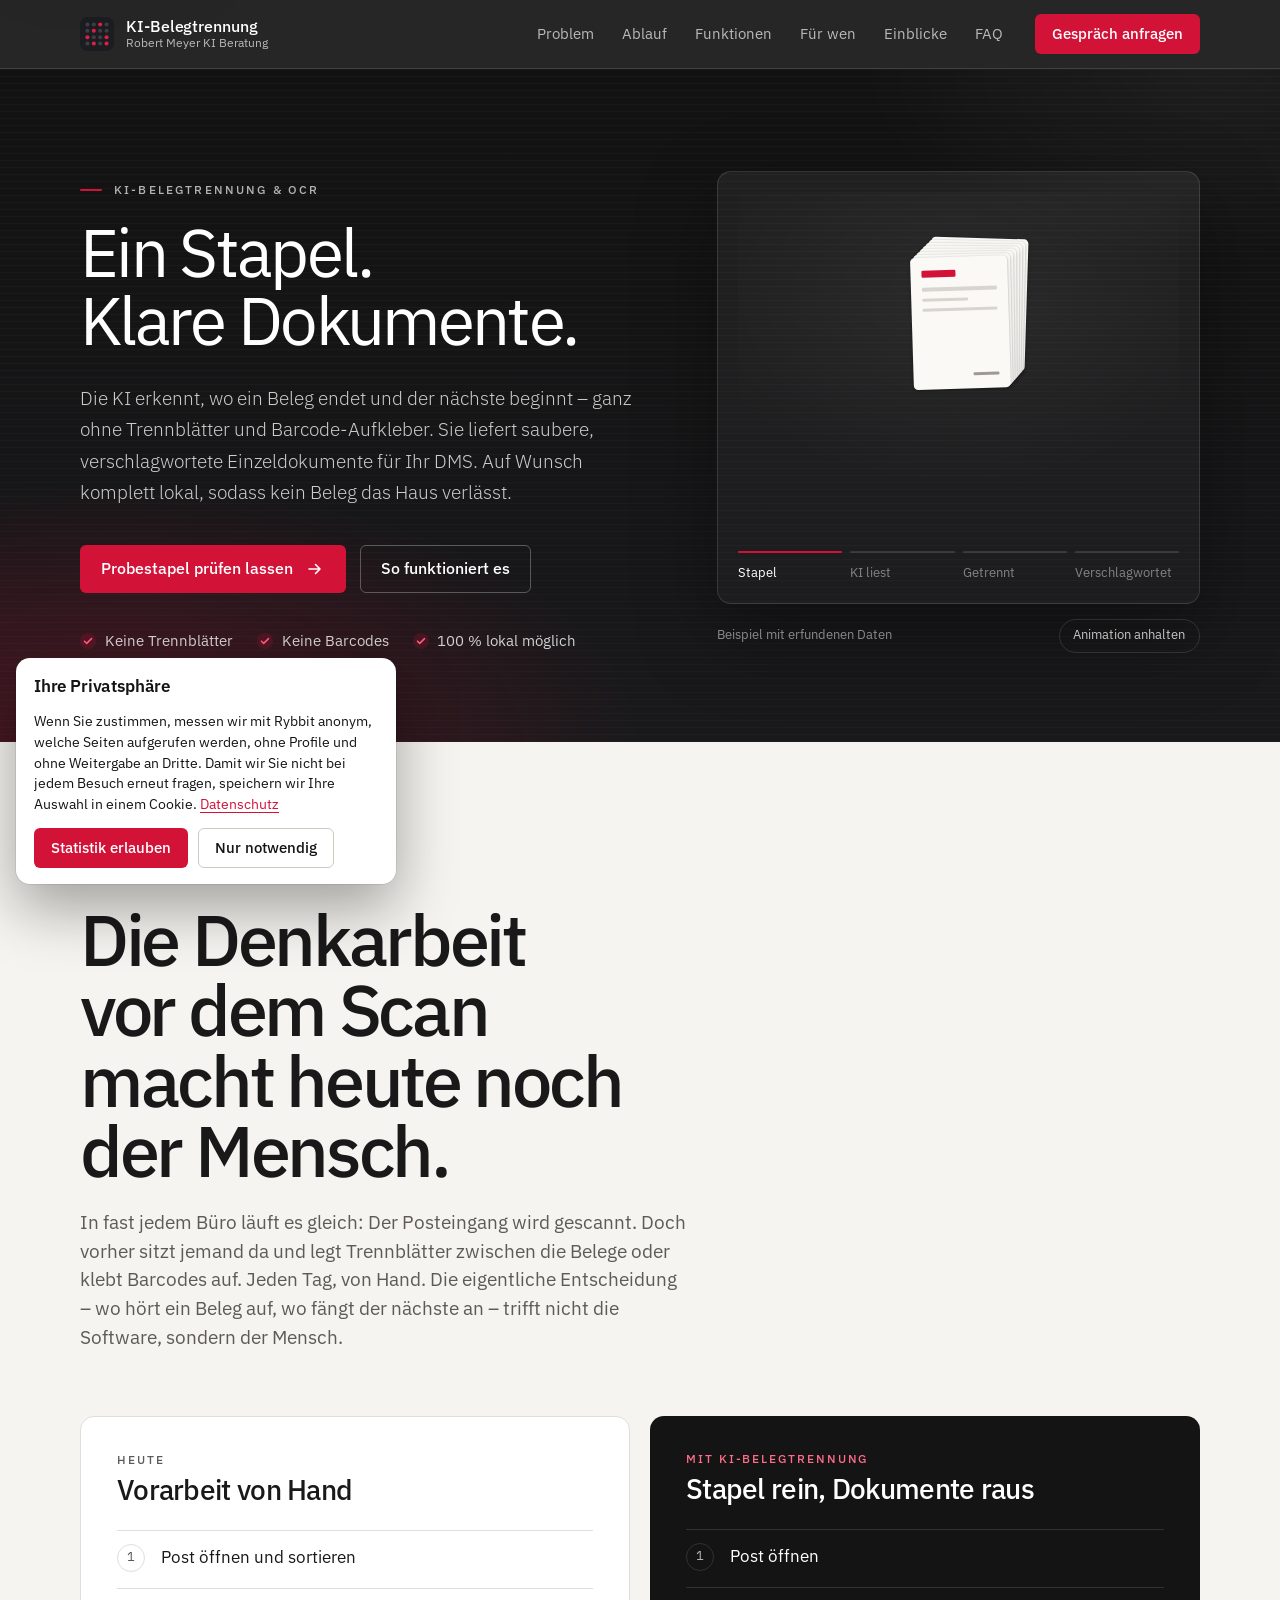
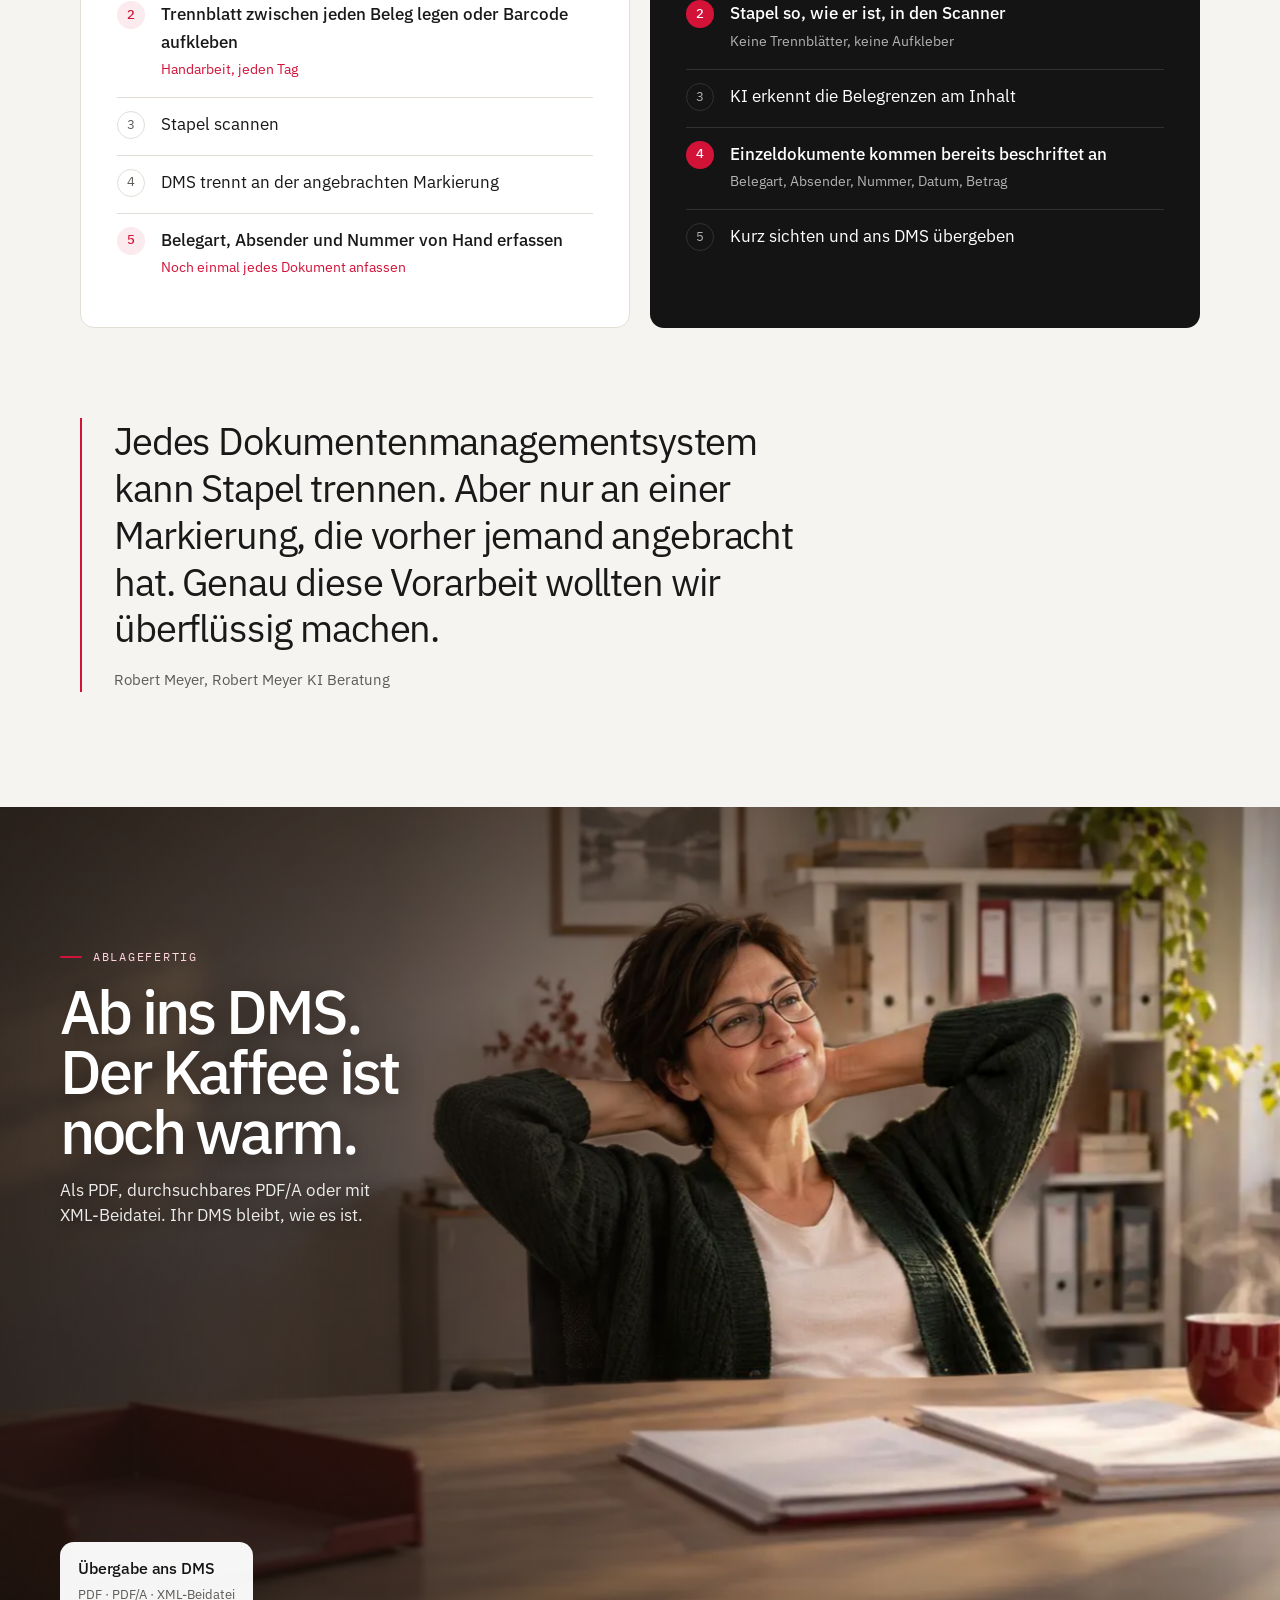
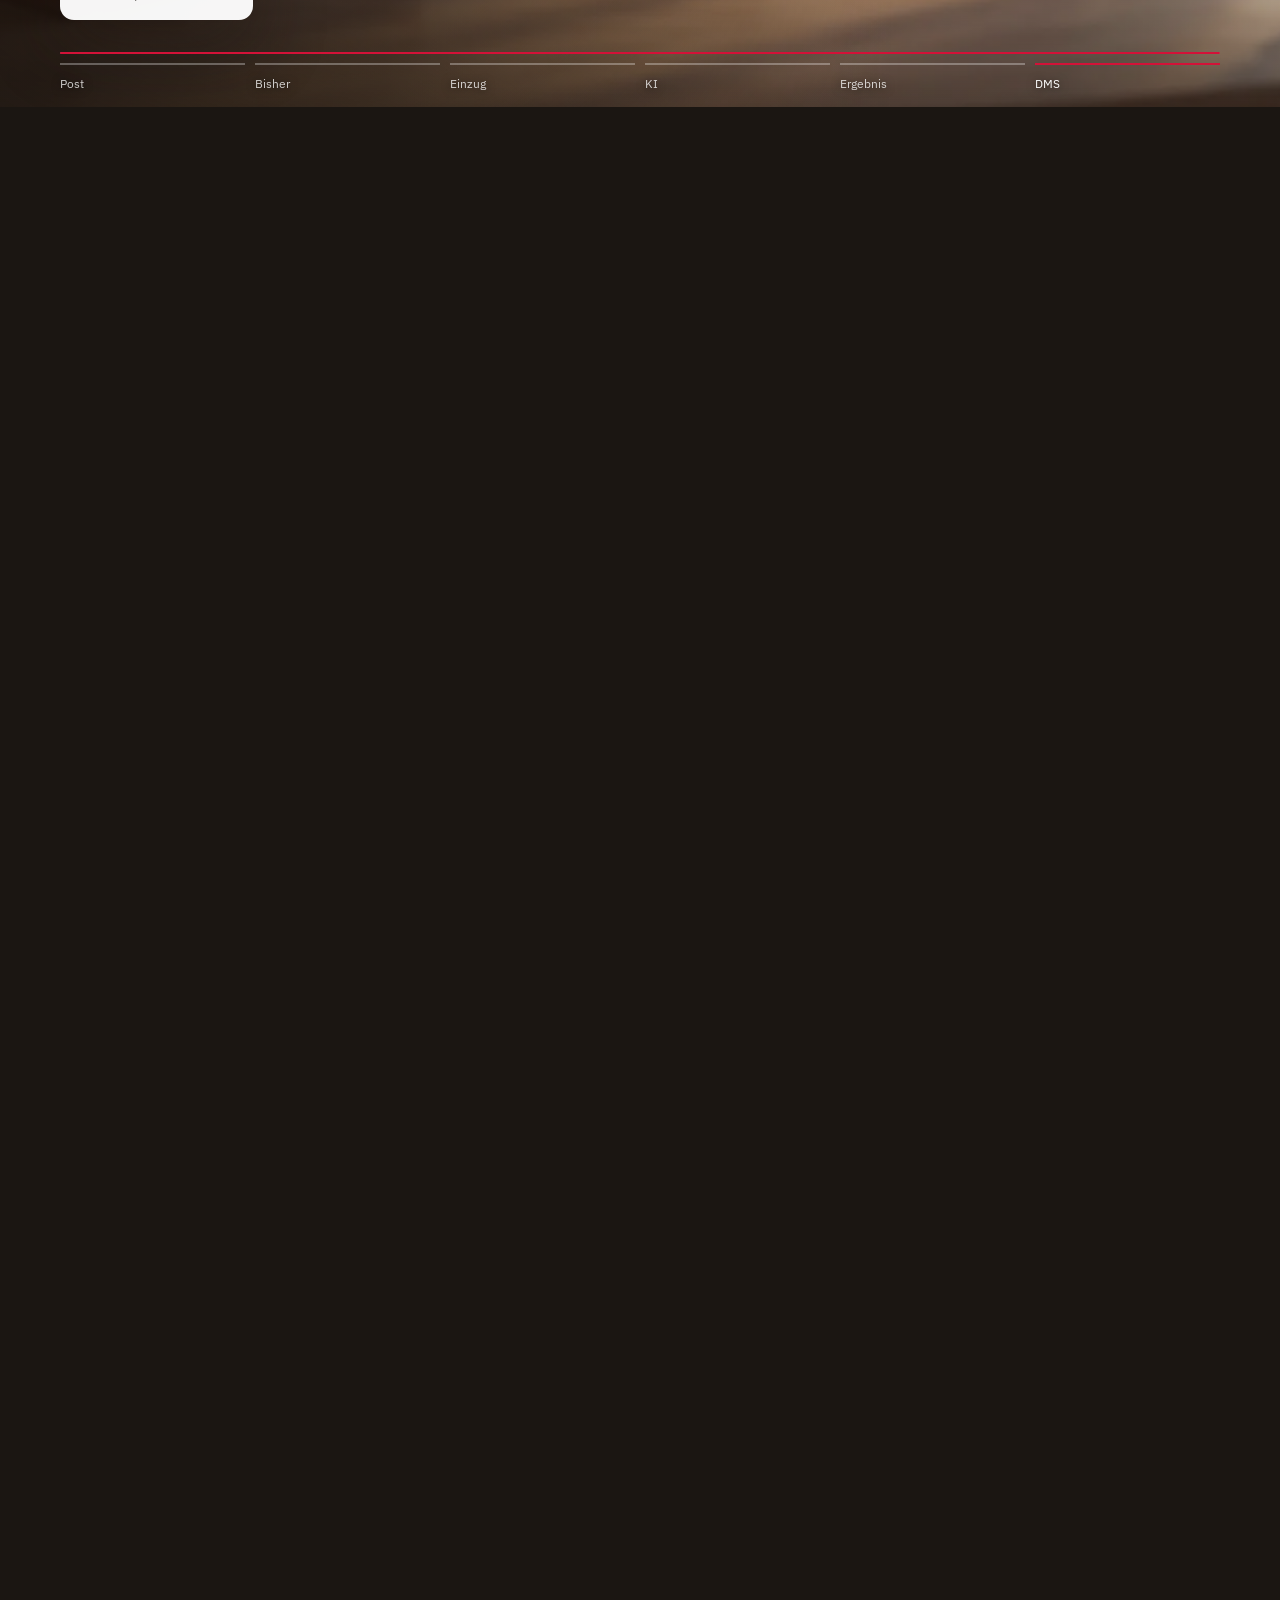
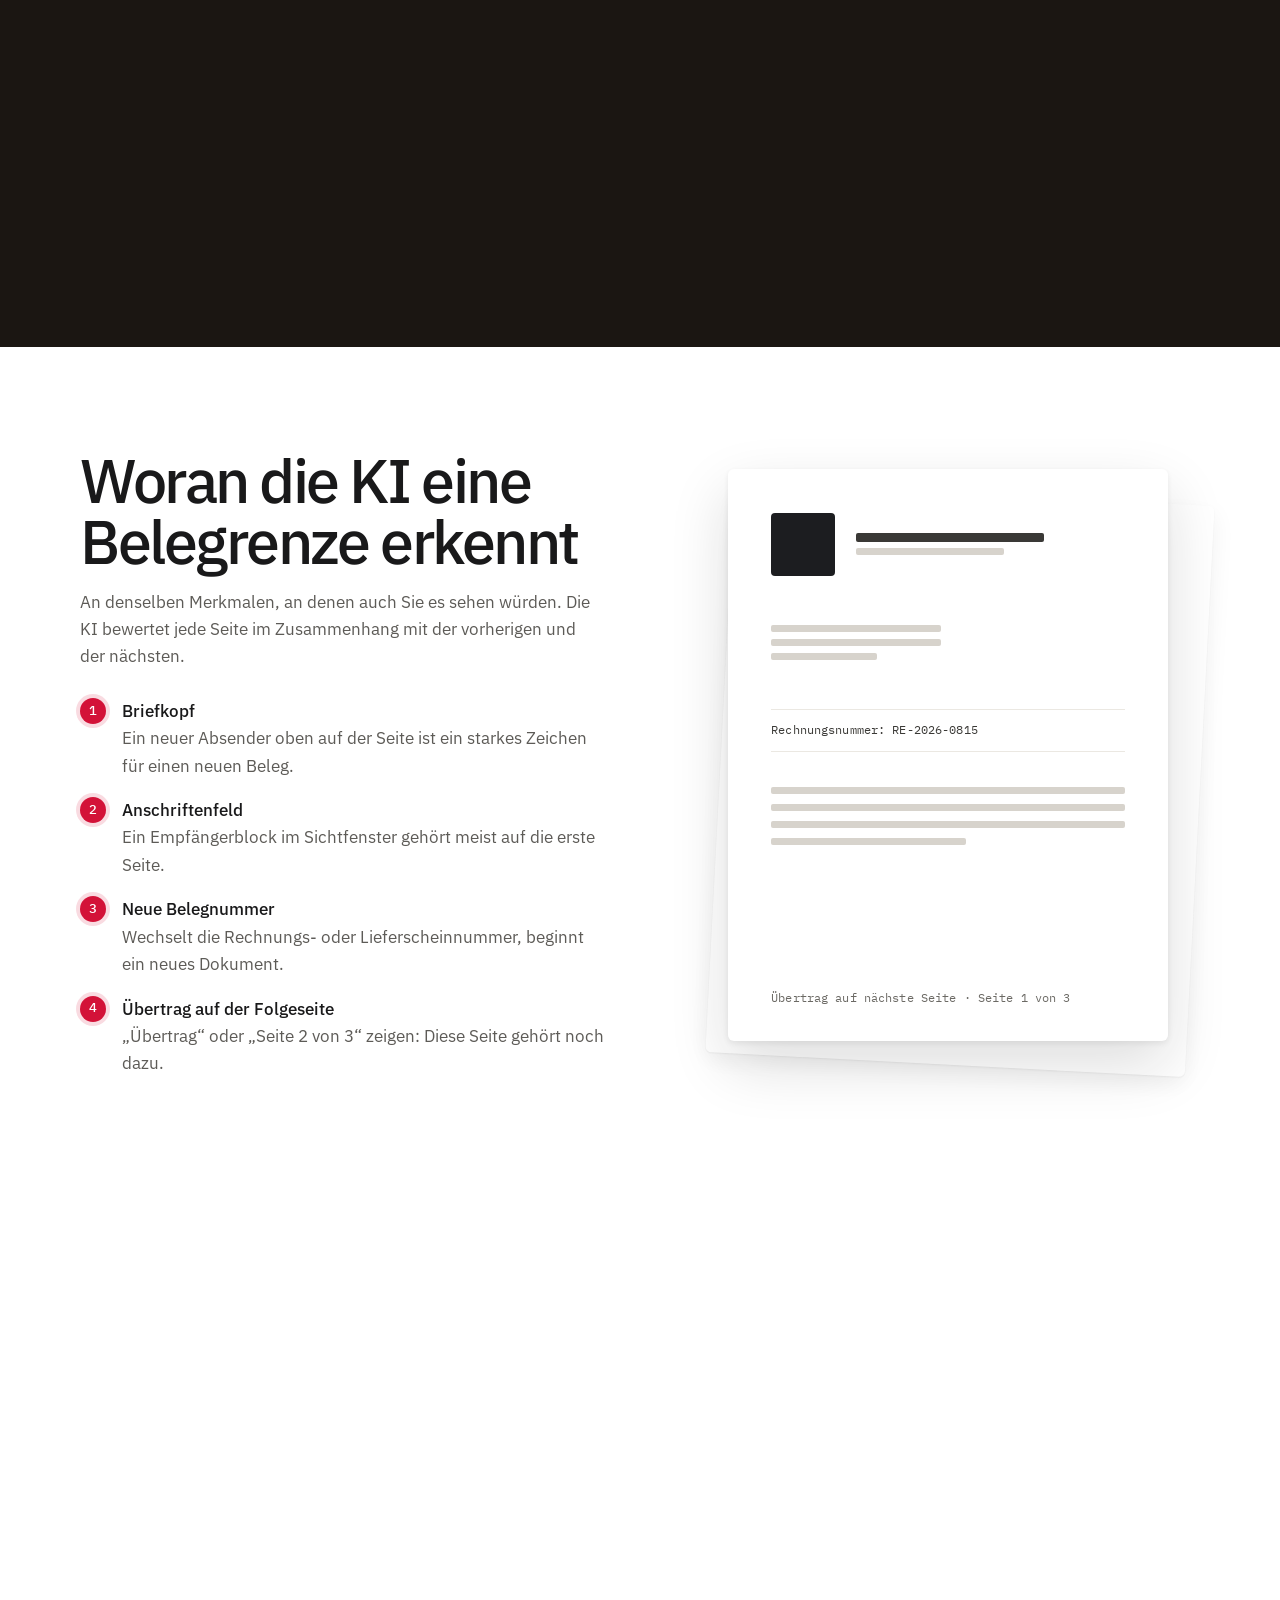
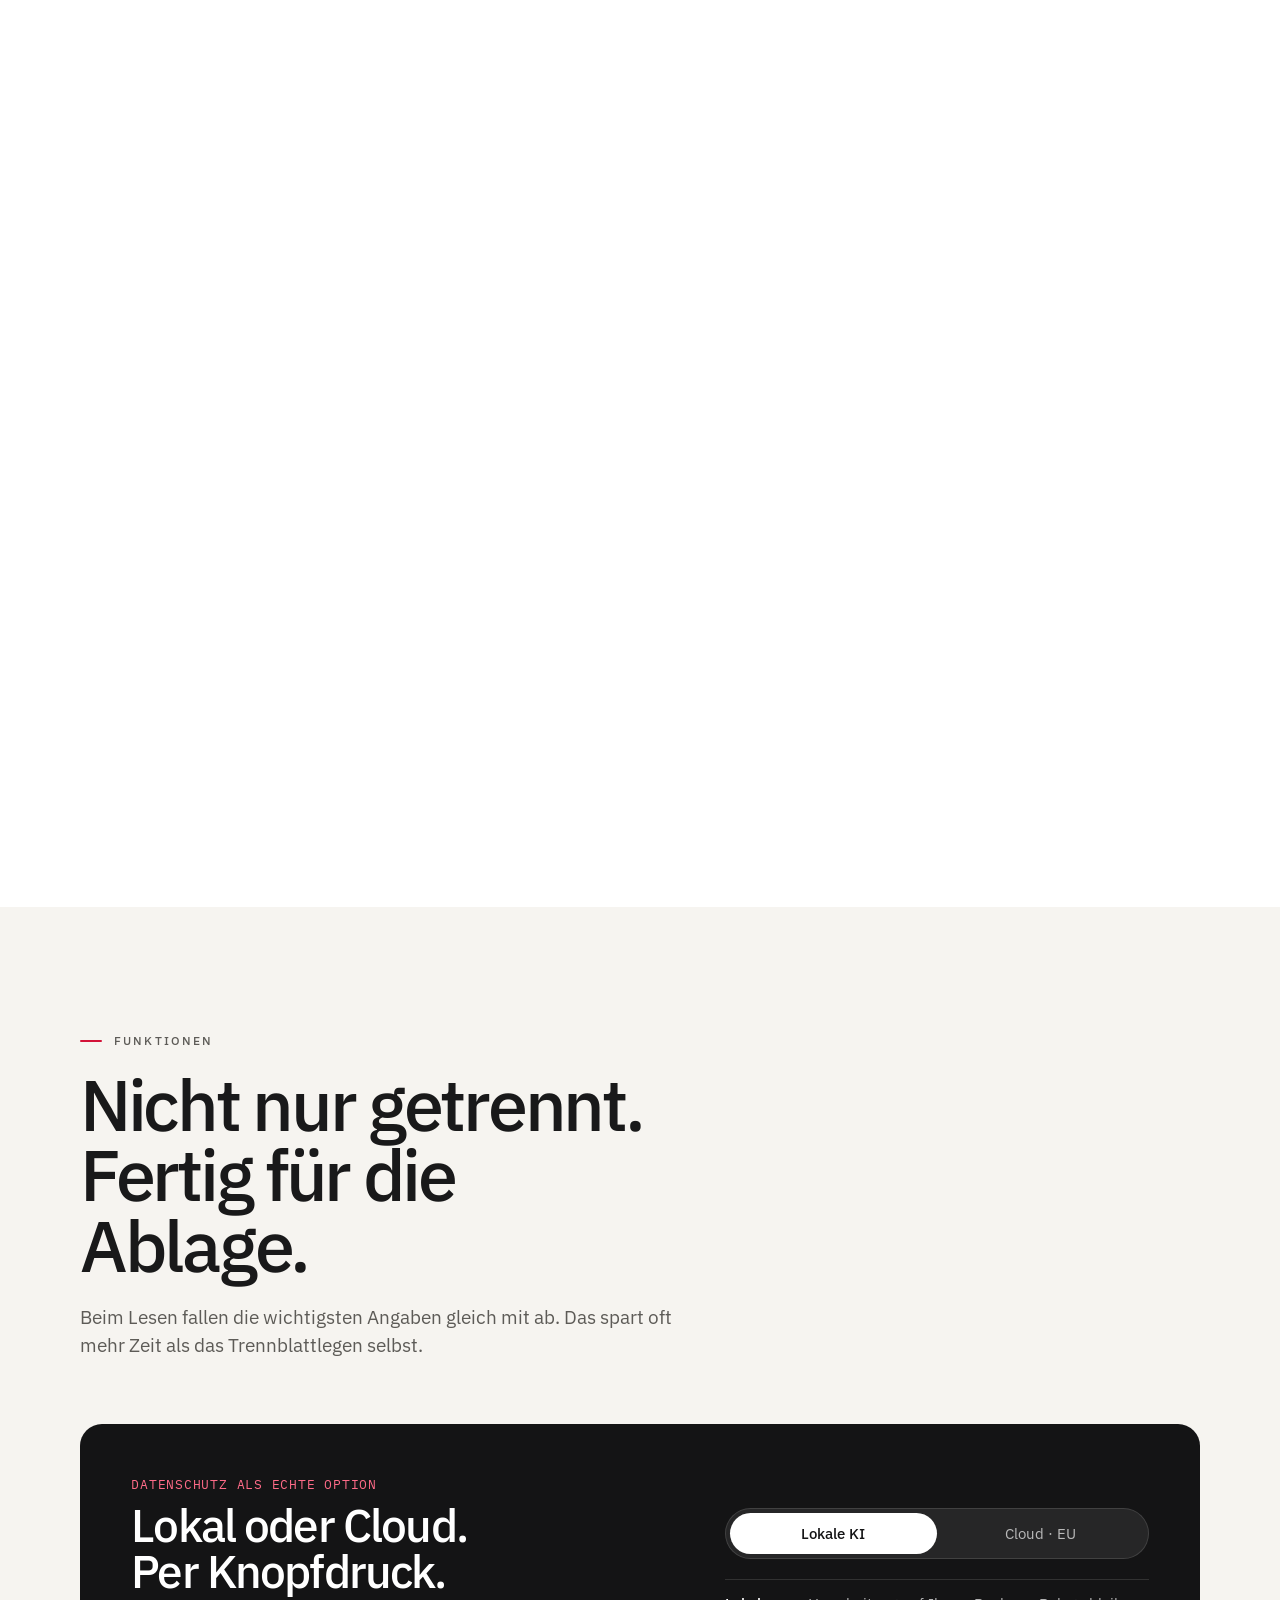
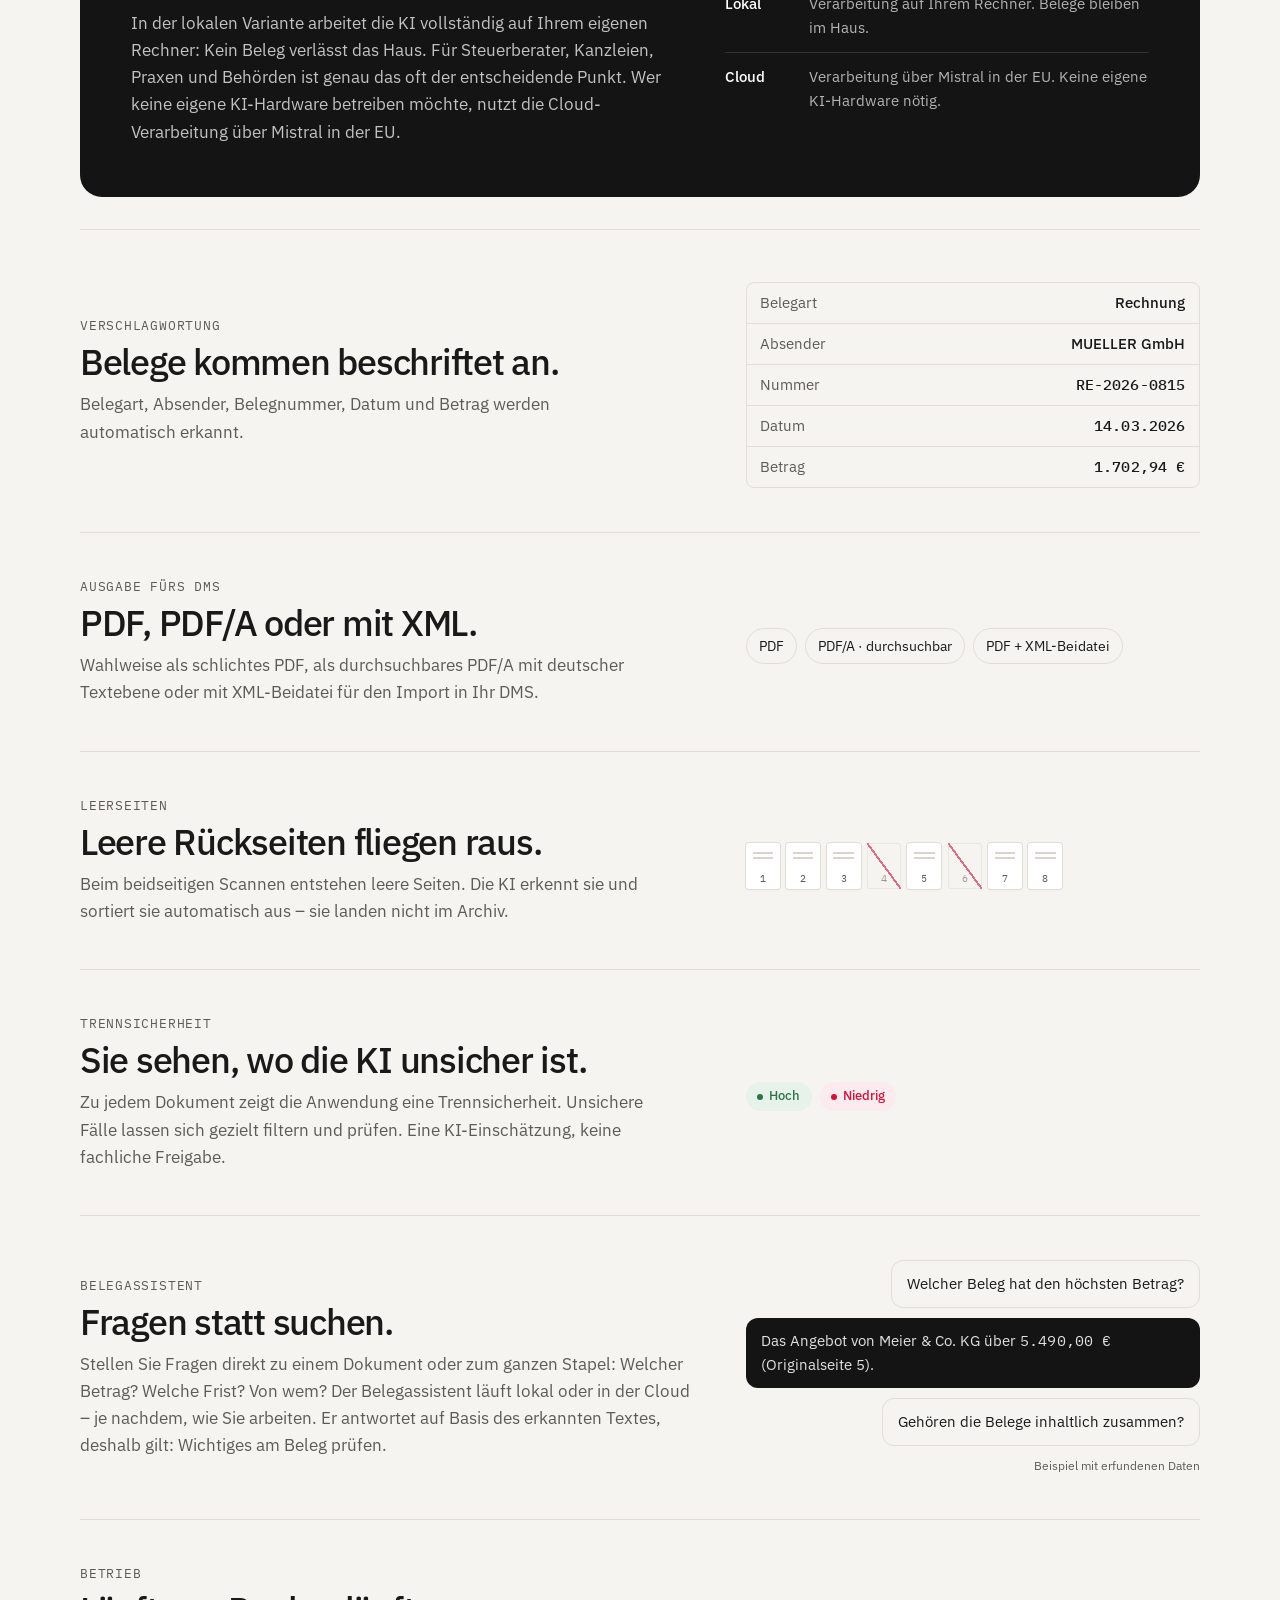
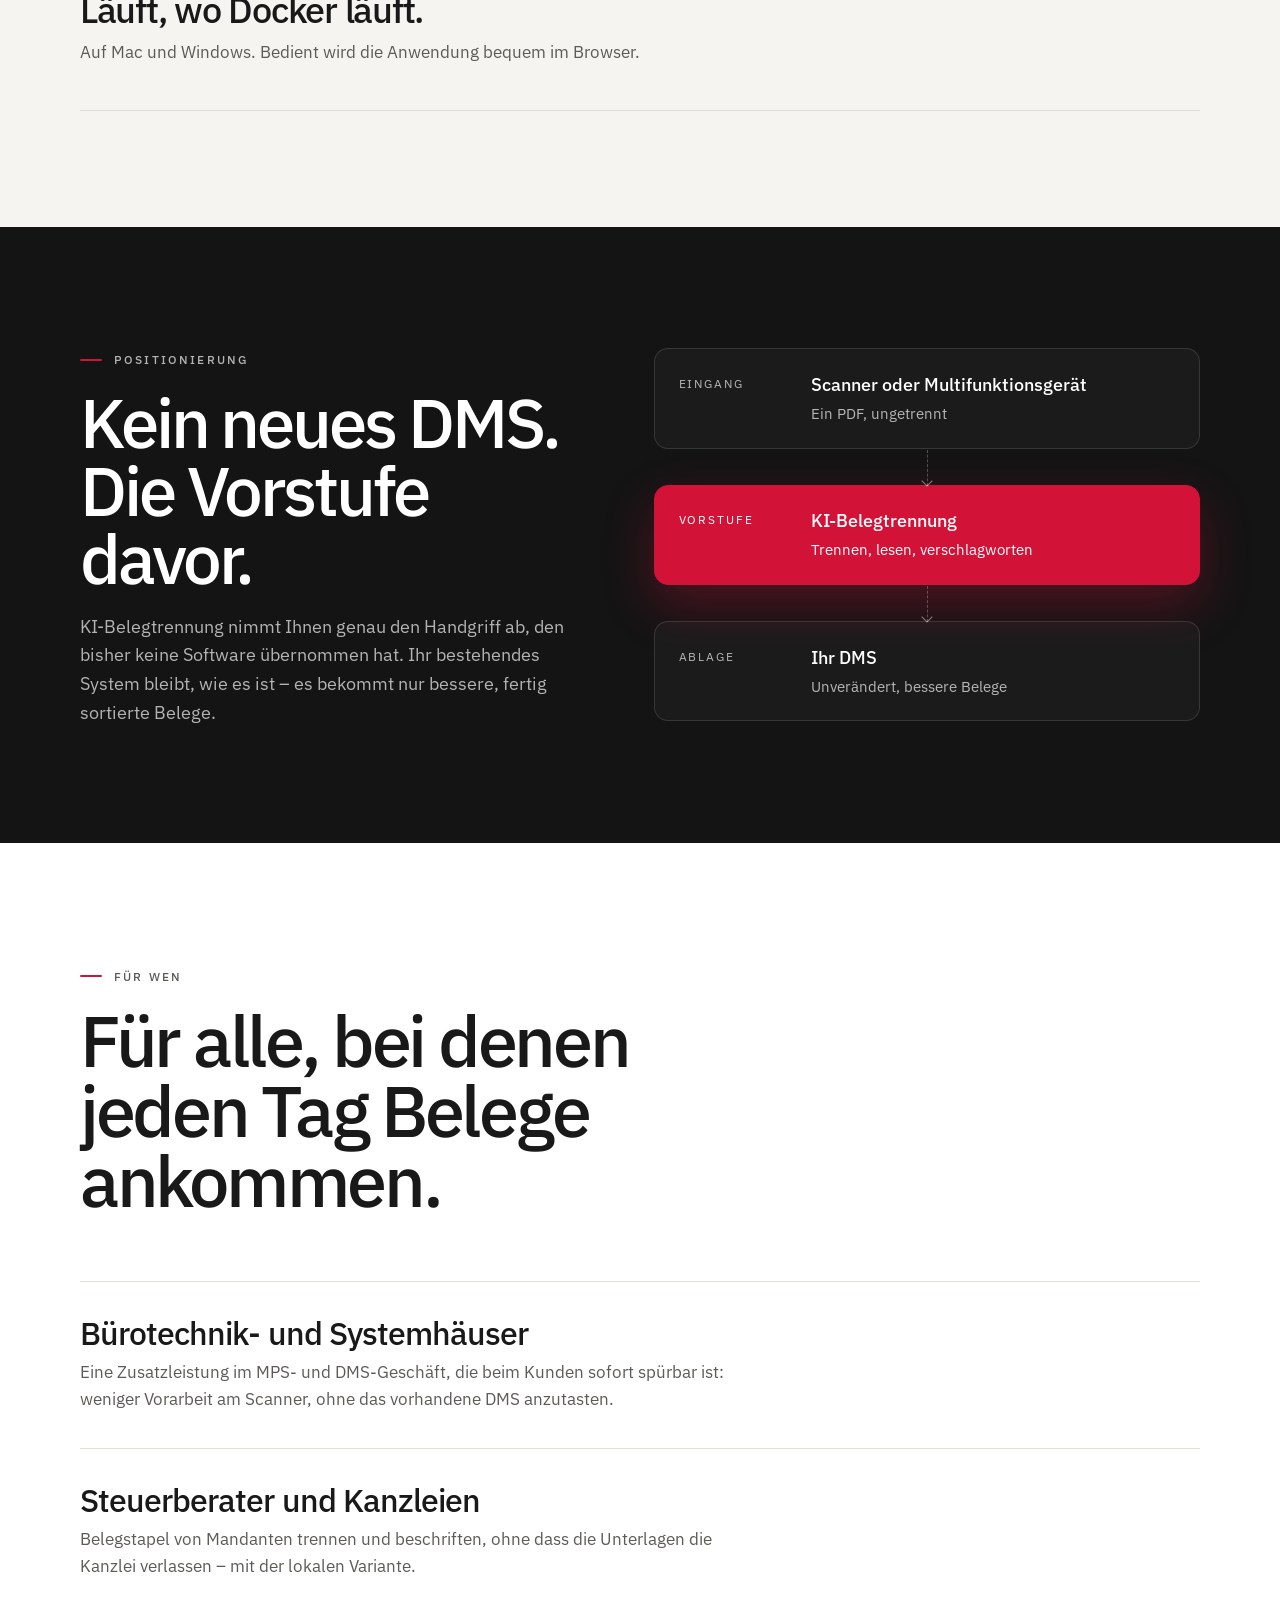
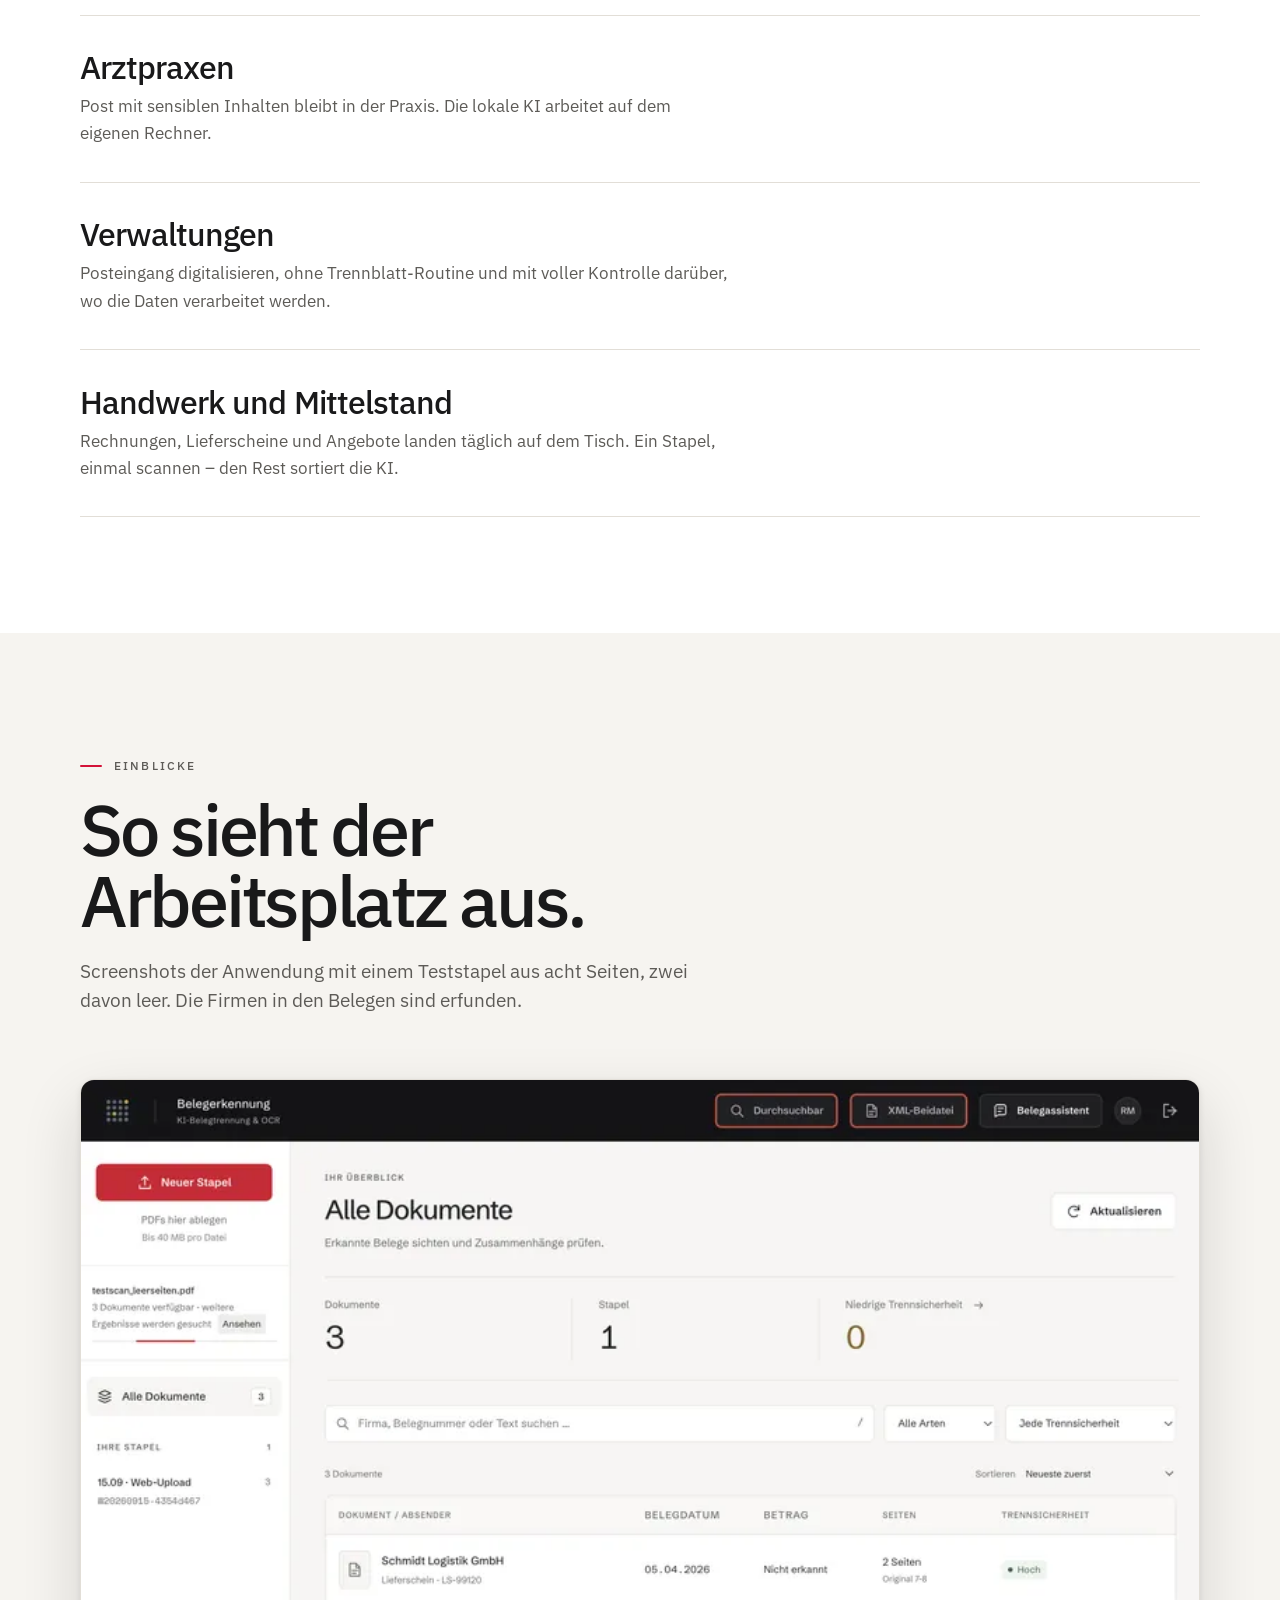
==== commit 8c417d4d: "feat: Scroll-Story mit Tiefenebenen Jede Szene in Hintergrund und freigestellte Person zerlegt (macO" ====
--- a/index.html
+++ b/index.html
@@ -307,6 +307,12 @@
               <source type="image/webp" srcset="assets/story/story-1-posteingang.webp">
               <img class="scene-bg" src="assets/story/story-1-posteingang.jpg" width="1672" height="941" alt="Eine Sachbearbeiterin sitzt vor einem großen Haufen geöffneter Post und Belege auf ihrem Schreibtisch." decoding="async" fetchpriority="high">
             </picture>
+            <div class="scene-depth" data-from="0" data-to="1" aria-hidden="true">
+              <img class="scene-depth-back" src="assets/story/story-1-posteingang-hinten.webp" width="1672" height="941" alt="" fetchpriority="high" decoding="async">
+              <div class="scene-depth-front">
+                <img src="assets/story/story-1-posteingang-vorne.webp" width="1672" height="941" alt="" fetchpriority="high" decoding="async">
+              </div>
+            </div>
             <div class="scene-veil" aria-hidden="true"></div>
             <div class="scene-foreground">
               <div class="scene-copy">
@@ -322,6 +328,12 @@
               <source type="image/webp" srcset="assets/story/story-2-trennblaetter.webp">
               <img class="scene-bg" src="assets/story/story-2-trennblaetter.jpg" width="1672" height="941" alt="Sie legt gelbe Barcode-Trennblätter zwischen die Belege eines hohen Stapels." loading="lazy" decoding="async">
             </picture>
+            <div class="scene-depth" data-from="0.68" data-to="2" aria-hidden="true">
+              <img class="scene-depth-back" src="assets/story/story-2-trennblaetter-hinten.webp" width="1672" height="941" alt="" loading="lazy" decoding="async">
+              <div class="scene-depth-front">
+                <img src="assets/story/story-2-trennblaetter-vorne.webp" width="1672" height="941" alt="" loading="lazy" decoding="async">
+              </div>
+            </div>
             <div class="scene-veil" aria-hidden="true"></div>
             <div class="scene-foreground">
               <div class="scene-copy">
@@ -341,6 +353,13 @@
               <source type="image/webp" srcset="assets/story/story-3-einzug.webp">
               <img class="scene-bg" src="assets/story/story-3-einzug.jpg" width="1672" height="941" alt="Sie legt den ungetrennten Stapel ohne Trennblätter in den Dokumenteneinzug des Multifunktionsgeräts." loading="lazy" decoding="async">
             </picture>
+            <div class="scene-depth" data-from="1.68" data-to="3" style="--mx: 54px; --ms: .05; --mo: 62% 100%; --bx: 18px; --bs0: 1.09; --bsd: .05; --z0: 1; --zd: 0" aria-hidden="true">
+              <img class="scene-depth-back" src="assets/story/story-3-einzug-hinten.webp" width="1672" height="941" alt="" loading="lazy" decoding="async">
+              <div class="scene-depth-front">
+                <img src="assets/story/story-3-einzug-vorne.webp" width="1672" height="941" alt="" loading="lazy" decoding="async">
+                <div class="scene-scan"></div>
+              </div>
+            </div>
             <div class="scene-veil" aria-hidden="true"></div>
             <div class="scene-foreground">
               <div class="scene-copy">
@@ -360,6 +379,12 @@
               <source type="image/webp" srcset="assets/story/story-4-monitor.webp">
               <img class="scene-bg" src="assets/story/story-4-monitor.jpg" width="1672" height="941" alt="Sie sitzt vor dem Bildschirm, während die KI den gescannten Stapel liest." loading="lazy" decoding="async">
             </picture>
+            <div class="scene-depth" data-from="2.68" data-to="5" aria-hidden="true">
+              <img class="scene-depth-back" src="assets/story/story-4-monitor-hinten.webp" width="1672" height="941" alt="" loading="lazy" decoding="async">
+              <div class="scene-depth-front">
+                <img src="assets/story/story-4-monitor-vorne.webp" width="1672" height="941" alt="" loading="lazy" decoding="async">
+              </div>
+            </div>
             <div class="scene-veil" aria-hidden="true"></div>
             <div class="scene-foreground">
               <div class="scene-copy">
@@ -388,6 +413,12 @@
               <source type="image/webp" srcset="assets/story/story-4-monitor-dms.webp">
               <img class="scene-bg" src="assets/story/story-4-monitor-dms.jpg" width="1672" height="941" alt="Auf ihrem Bildschirm: die Übersicht „Alle Dokumente“ mit drei erkannten Belegen." loading="lazy" decoding="async">
             </picture>
+            <div class="scene-depth" data-from="2.68" data-to="5" aria-hidden="true">
+              <img class="scene-depth-back" src="assets/story/story-4-monitor-dms-hinten.webp" width="1672" height="941" alt="" loading="lazy" decoding="async">
+              <div class="scene-depth-front">
+                <img src="assets/story/story-4-monitor-vorne.webp" width="1672" height="941" alt="" loading="lazy" decoding="async">
+              </div>
+            </div>
             <div class="scene-veil" aria-hidden="true"></div>
             <div class="scene-foreground">
               <div class="scene-copy">
@@ -412,6 +443,12 @@
               <source type="image/webp" srcset="assets/story/story-5-ablage.webp">
               <img class="scene-bg" src="assets/story/story-5-ablage.jpg" width="1672" height="941" alt="Der Schreibtisch ist aufgeräumt, das Ablagefach leer. Sie lehnt sich entspannt zurück, der Kaffee dampft noch." loading="lazy" decoding="async">
             </picture>
+            <div class="scene-depth" data-from="4.68" data-to="6" aria-hidden="true">
+              <img class="scene-depth-back" src="assets/story/story-5-ablage-hinten.webp" width="1672" height="941" alt="" loading="lazy" decoding="async">
+              <div class="scene-depth-front">
+                <img src="assets/story/story-5-ablage-vorne.webp" width="1672" height="941" alt="" loading="lazy" decoding="async">
+              </div>
+            </div>
             <div class="scene-veil" aria-hidden="true"></div>
             <div class="scene-foreground">
               <div class="scene-copy">
--- a/assets/css/styles.css
+++ b/assets/css/styles.css
@@ -687,12 +687,45 @@
   object-fit: cover;
   object-position: var(--focus, 50% 40%);
 }
-.scene-beat:nth-child(1) .scene-bg { --focus: 56% 40%; }
-.scene-beat:nth-child(2) .scene-bg { --focus: 62% 40%; }
-.scene-beat:nth-child(3) .scene-bg { --focus: 52% 40%; }
-.scene-beat:nth-child(4) .scene-bg,
-.scene-beat:nth-child(5) .scene-bg { --focus: 22% 42%; }
-.scene-beat:nth-child(6) .scene-bg { --focus: 52% 40%; }
+.scene-beat:nth-child(1) :is(.scene-bg, .scene-depth) { --focus: 56% 40%; }
+.scene-beat:nth-child(2) :is(.scene-bg, .scene-depth) { --focus: 62% 40%; }
+.scene-beat:nth-child(3) :is(.scene-bg, .scene-depth) { --focus: 52% 40%; }
+.scene-beat:nth-child(4) :is(.scene-bg, .scene-depth),
+.scene-beat:nth-child(5) :is(.scene-bg, .scene-depth) { --focus: 22% 42%; }
+.scene-beat:nth-child(6) :is(.scene-bg, .scene-depth) { --focus: 52% 40%; }
+.scene-depth { display: none; }
+html.is-scrub:not(.no-js) .scene-depth {
+  display: block;
+  position: absolute; inset: 0; z-index: 0;
+  overflow: hidden; opacity: 0;
+  --p: .5; --scan: 0;
+  transform: scale(calc(var(--z0, 1.03) + var(--p) * var(--zd, .05)));
+}
+html.is-scrub:not(.no-js) .scene-beat:has(.scene-depth) picture { visibility: hidden; }
+.scene-depth img, .scene-depth-front {
+  position: absolute; inset: 0;
+  width: 100%; height: 100%; max-width: none;
+  object-fit: cover;
+  object-position: var(--focus);
+  will-change: transform;
+}
+.scene-depth-back {
+  transform: translate3d(calc((.5 - var(--p)) * var(--bx, 14px)), 0, 0) scale(calc(var(--bs0, 1) - var(--p) * var(--bsd, 0)));
+}
+.scene-depth-front {
+  transform-origin: var(--mo, 50% 100%);
+  transform: translate3d(calc((.5 - var(--p)) * var(--mx, 40px)), 0, 0) scale(calc(1 + var(--p) * var(--ms, 0)));
+}
+.scene-scan {
+  position: absolute; inset: 0;
+  -webkit-mask: url("../story/story-3-einzug-stapel.webp") var(--focus) / cover no-repeat;
+  mask: url("../story/story-3-einzug-stapel.webp") var(--focus) / cover no-repeat;
+  background: linear-gradient(100deg, transparent 0 44%, rgba(255, 240, 236, .55) 48.6%, rgba(255, 92, 120, .95) 50%, rgba(255, 240, 236, .55) 51.4%, transparent 56% 100%);
+  background-size: 260% 100%;
+  background-position: calc(100% - var(--scan) * 100%) 0;
+  mix-blend-mode: screen;
+  opacity: calc(min(var(--scan) * 6, 1) * min((1 - var(--scan)) * 6, 1));
+}
 .scene-veil {
   position: absolute; inset: 0; z-index: 1; pointer-events: none;
   background:
@@ -894,8 +927,8 @@
     background:
       linear-gradient(180deg, rgba(27, 20, 15, .9) 0%, rgba(27, 20, 15, .8) 36%, rgba(27, 20, 15, .22) 56%, rgba(27, 20, 15, .2) 72%, rgba(27, 20, 15, .8) 100%);
   }
-  .scene-beat:nth-child(4) .scene-bg,
-  .scene-beat:nth-child(5) .scene-bg { --focus: 60% 42%; }
+  .scene-beat:nth-child(4) :is(.scene-bg, .scene-depth),
+  .scene-beat:nth-child(5) :is(.scene-bg, .scene-depth) { --focus: 60% 42%; }
   .scene-copy h3 { font-size: clamp(2rem, 9vw, 2.6rem); max-width: 13ch; }
   .scene-strip { --pw: 29px; --gap: 4px; --open: 16px; }
   html.is-scrub:not(.no-js) .scene-copy {
